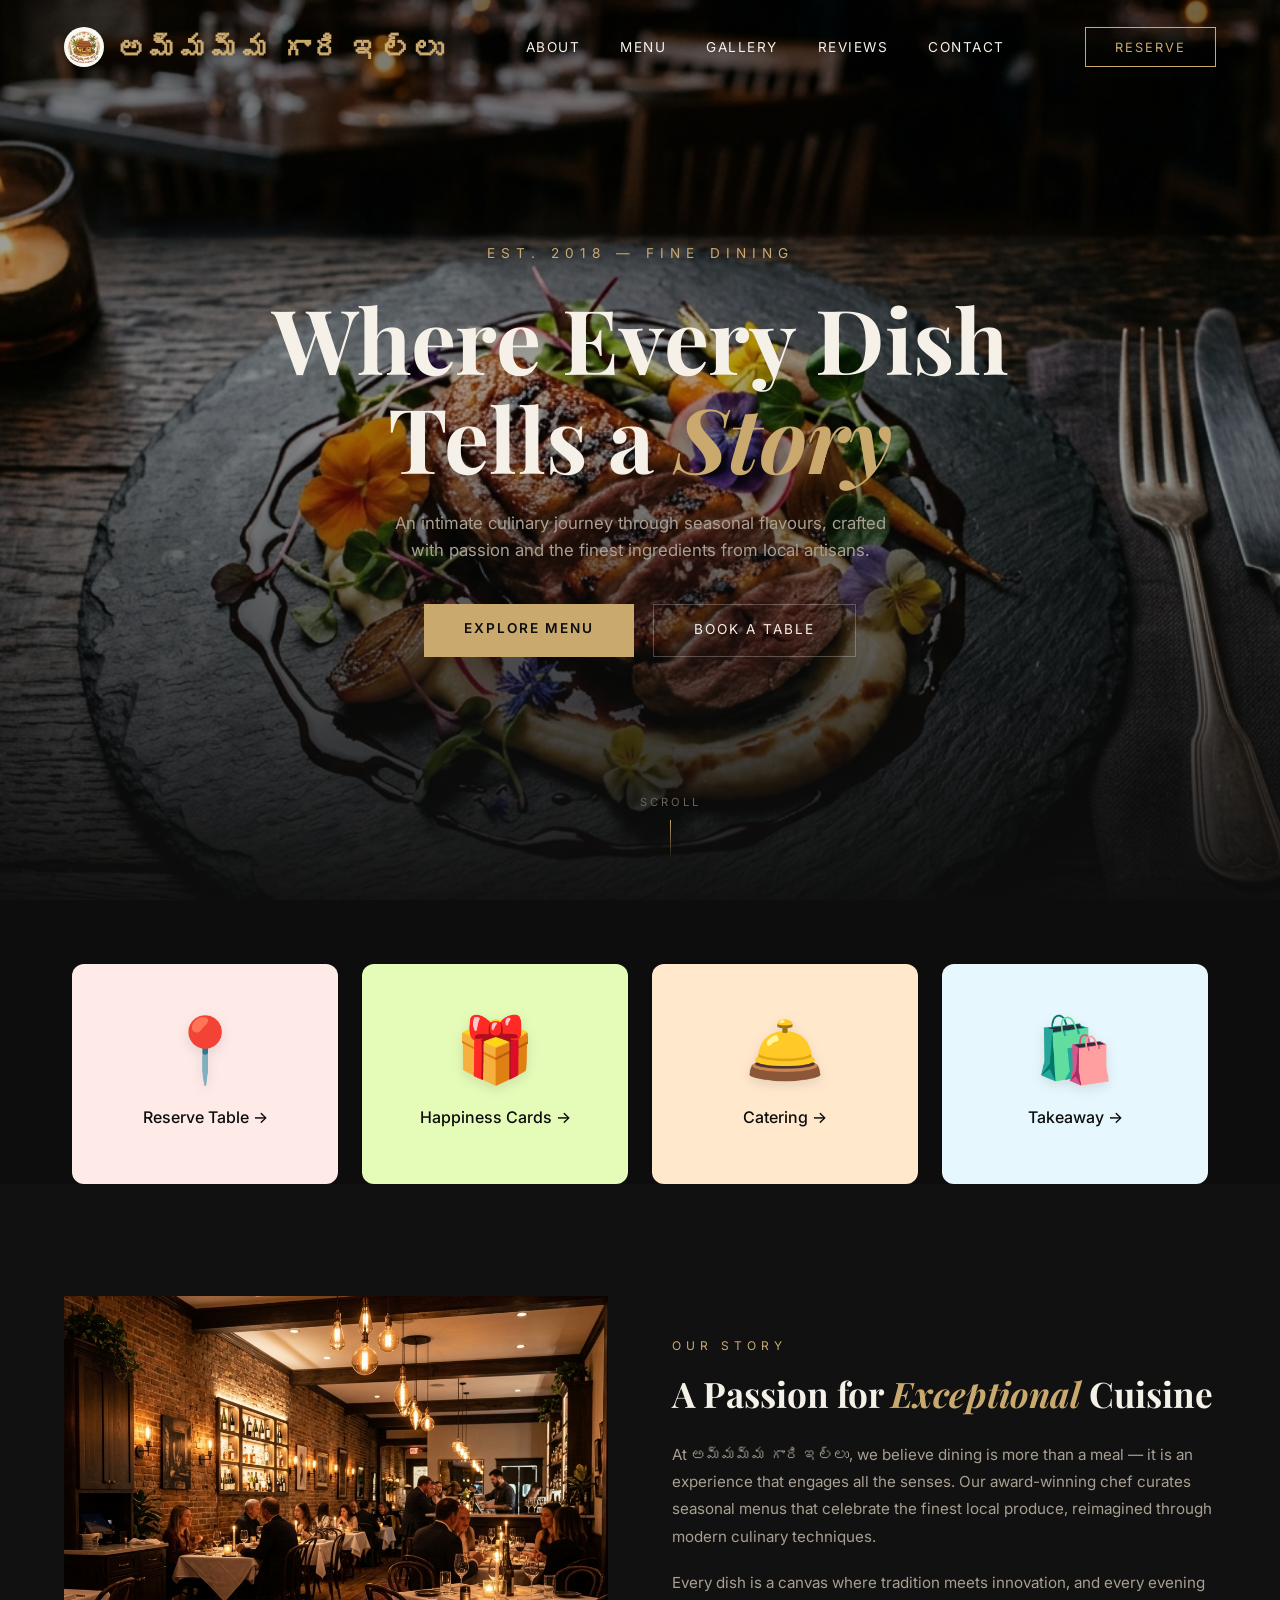
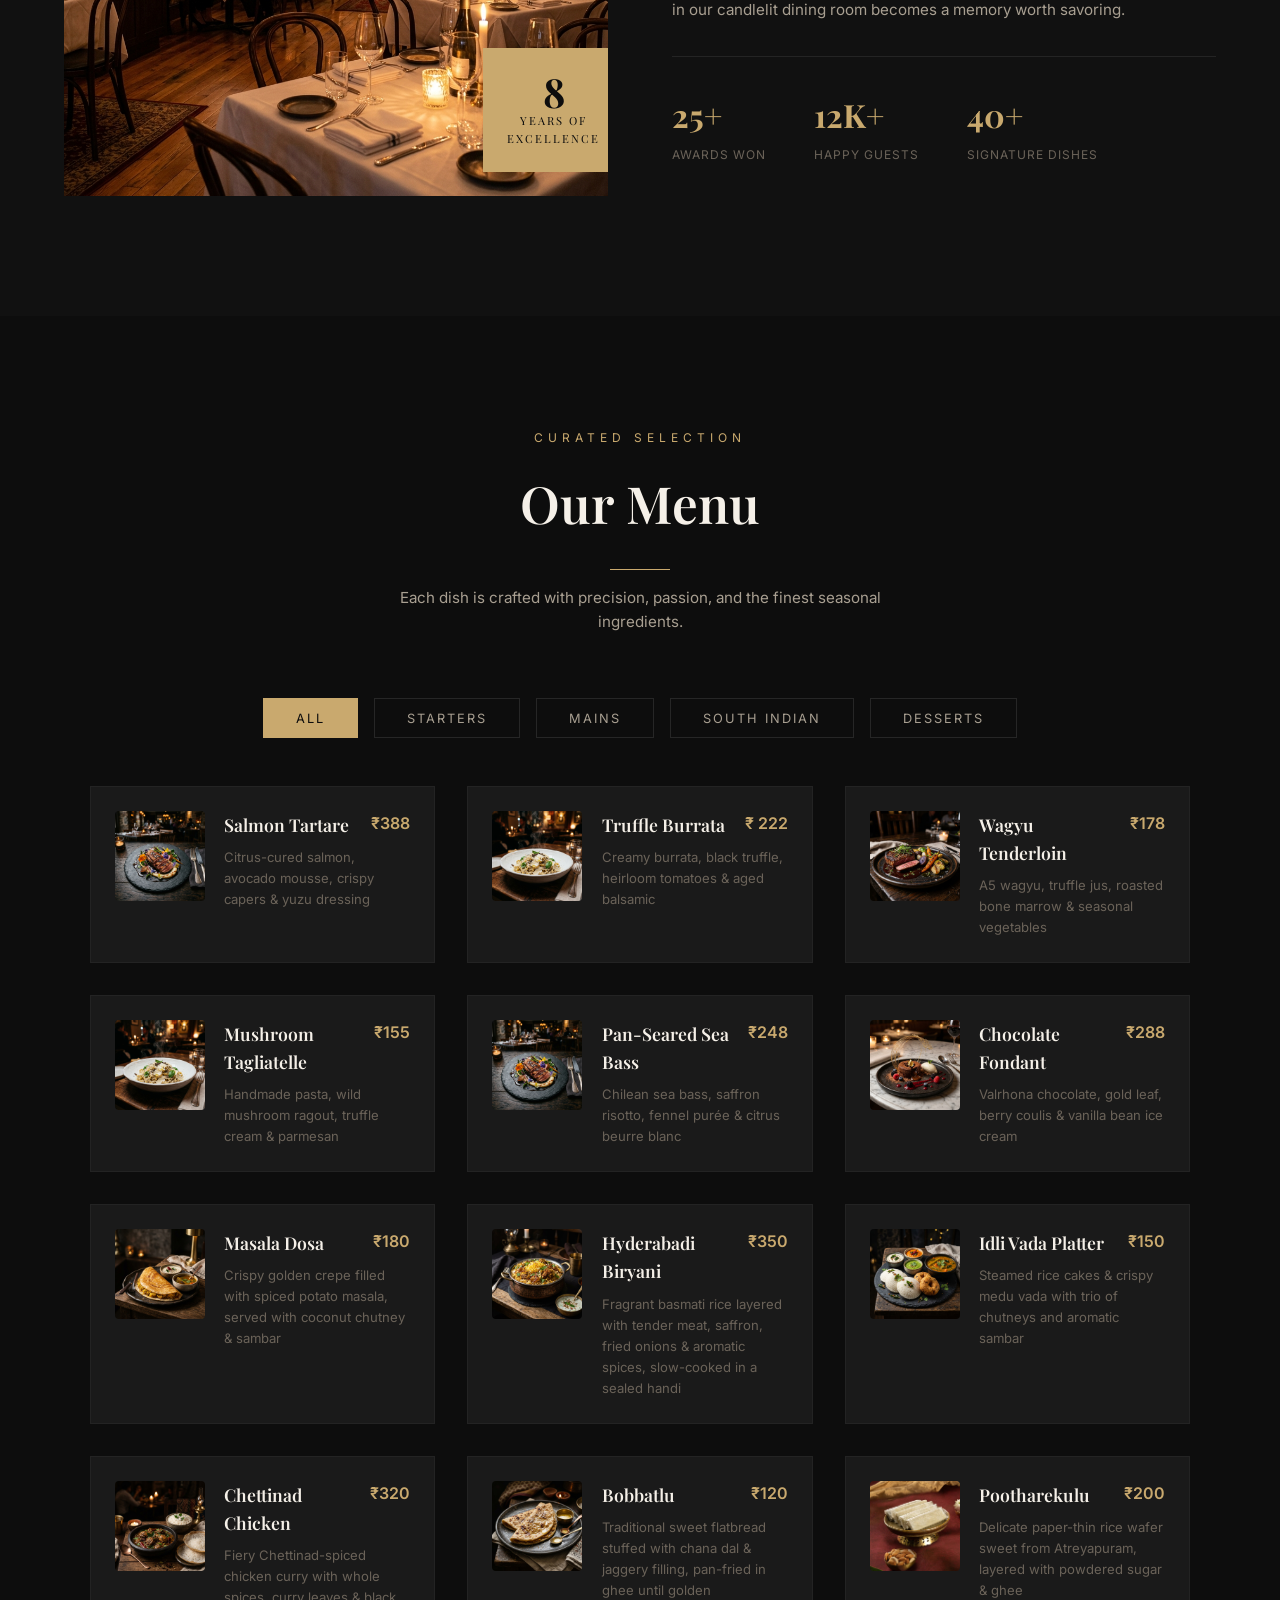
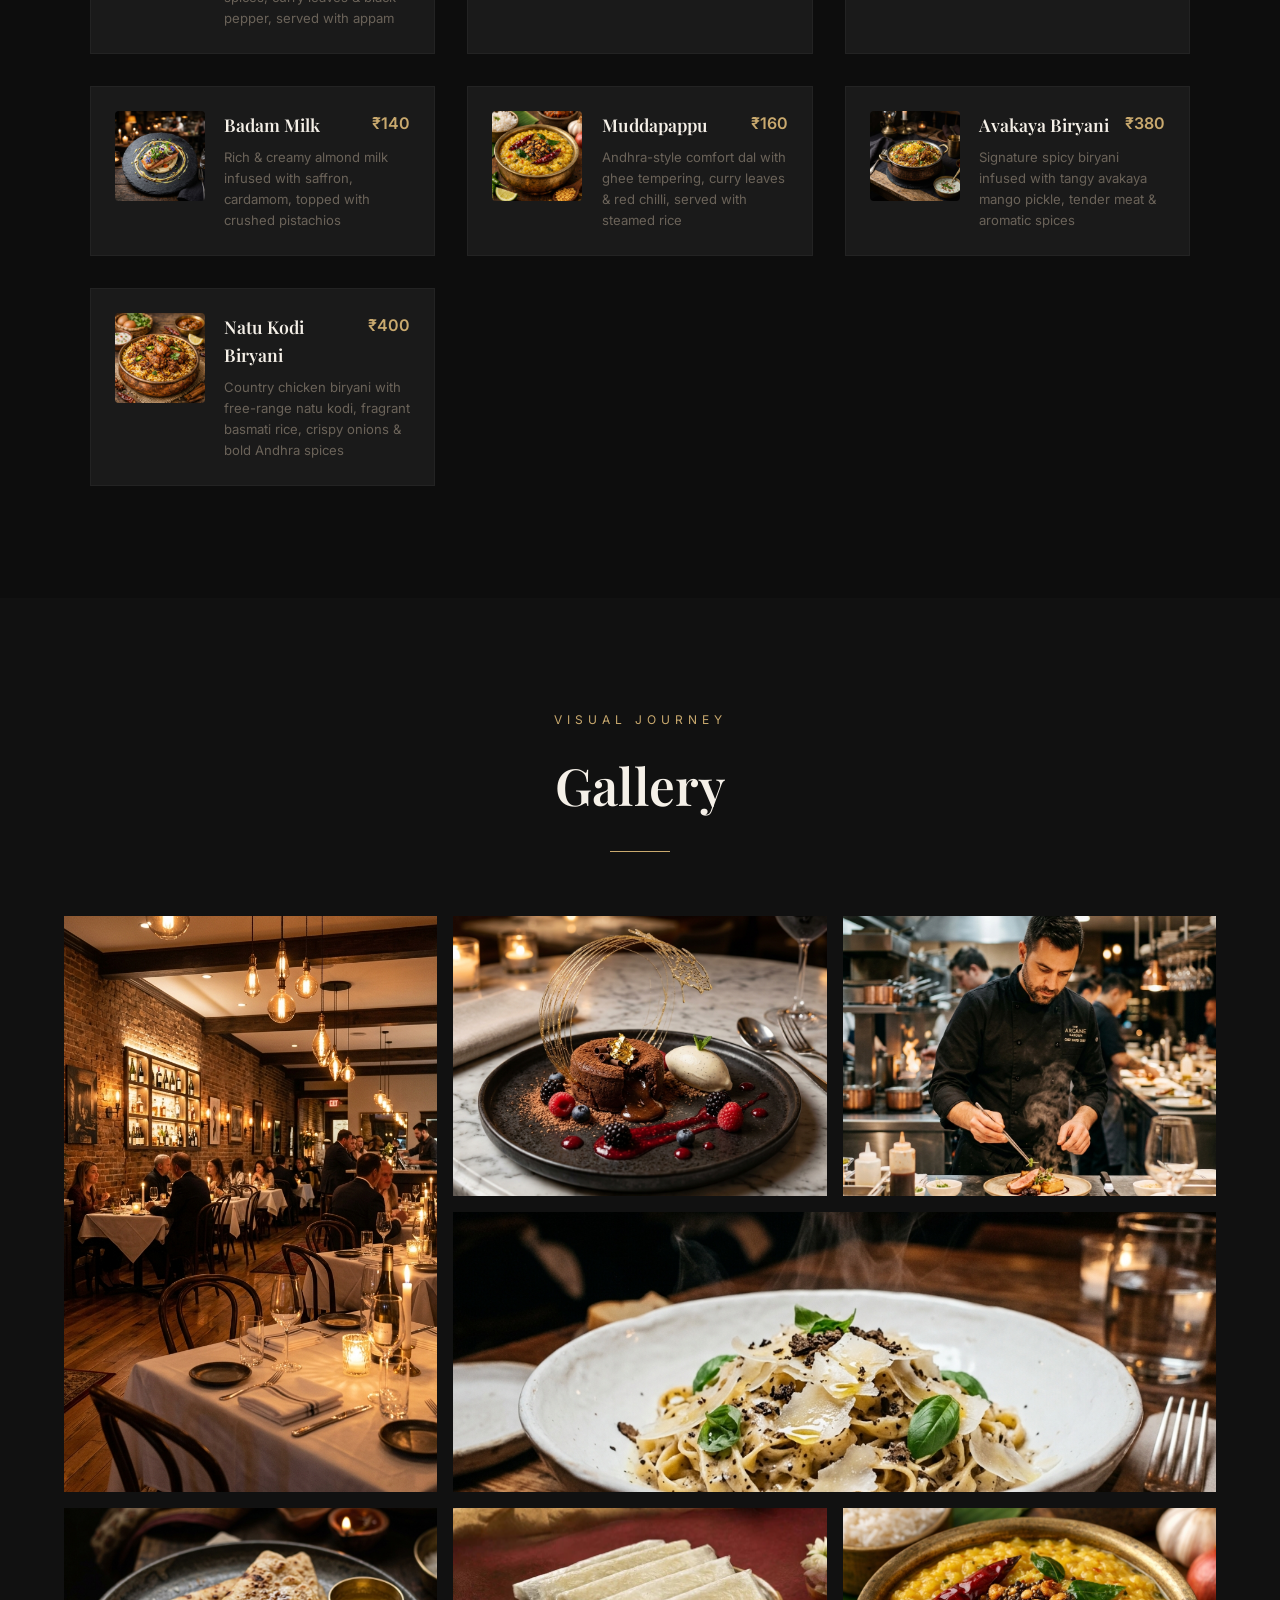
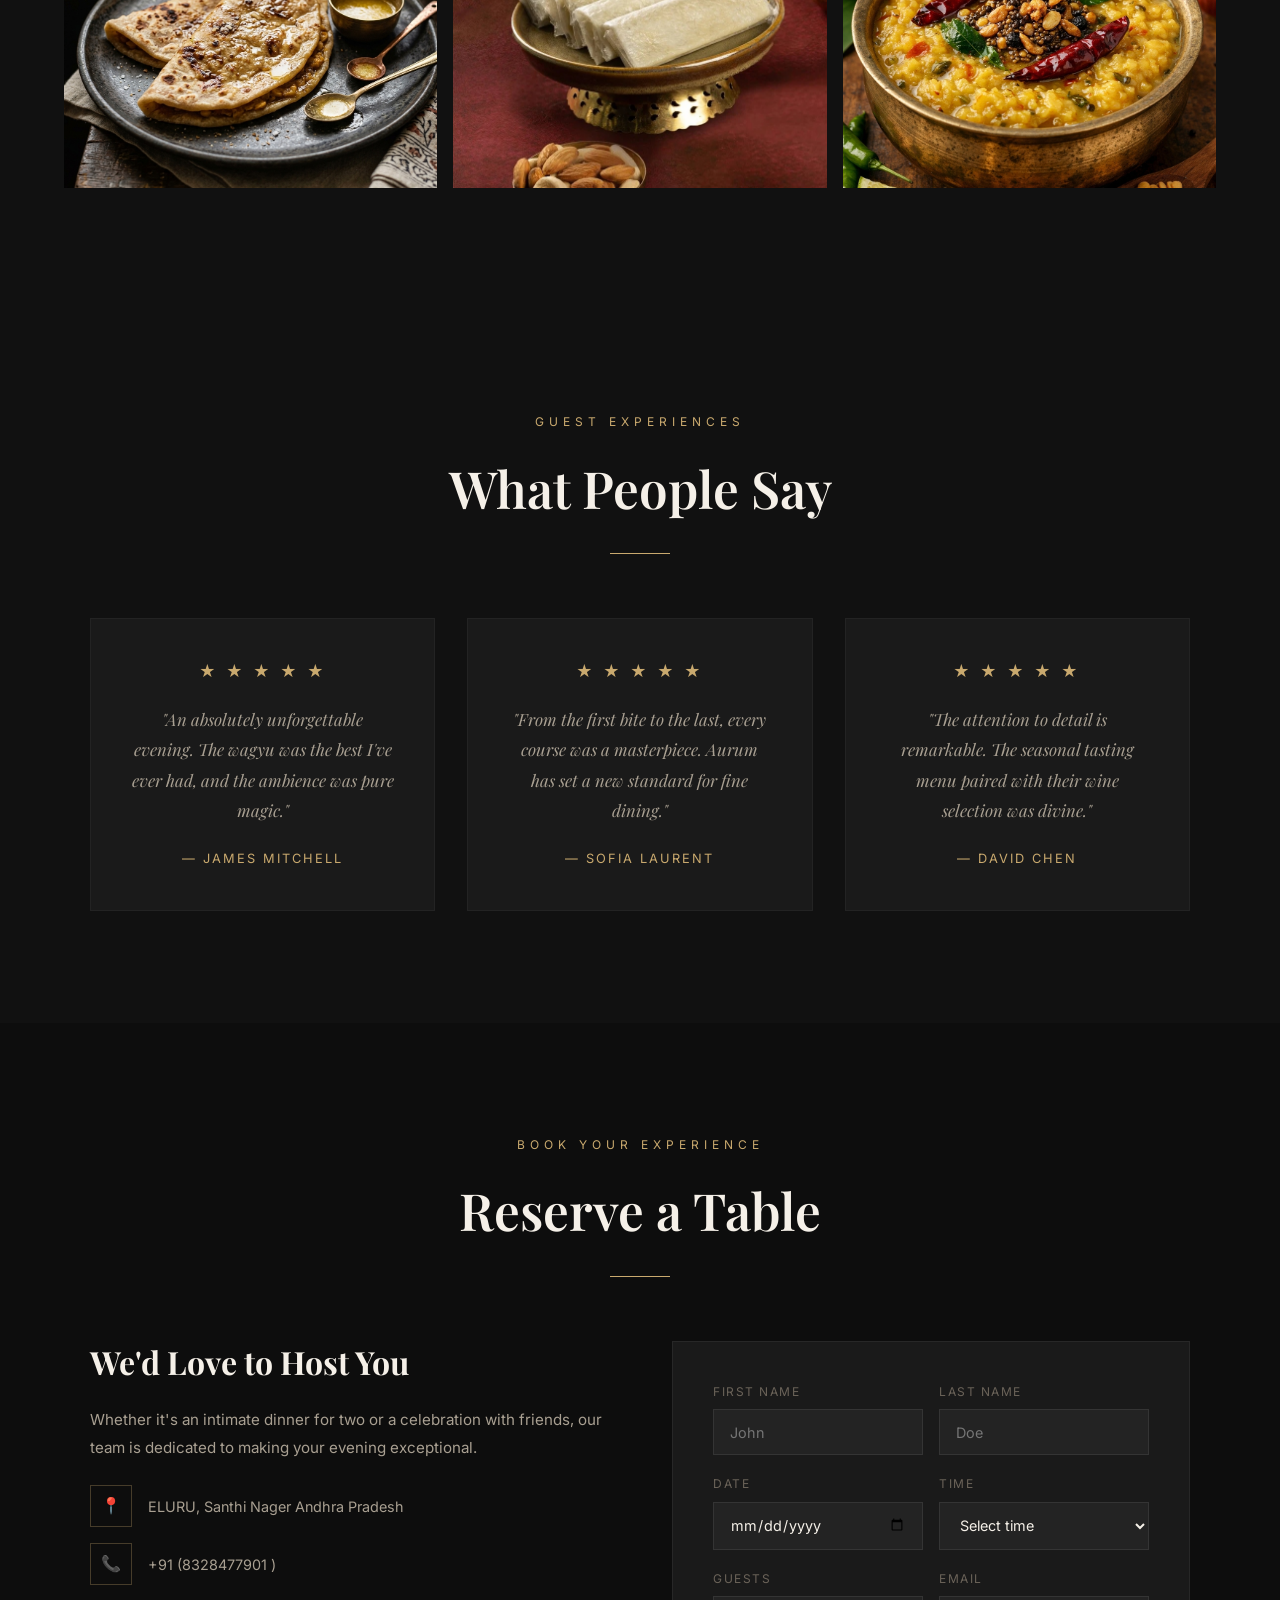
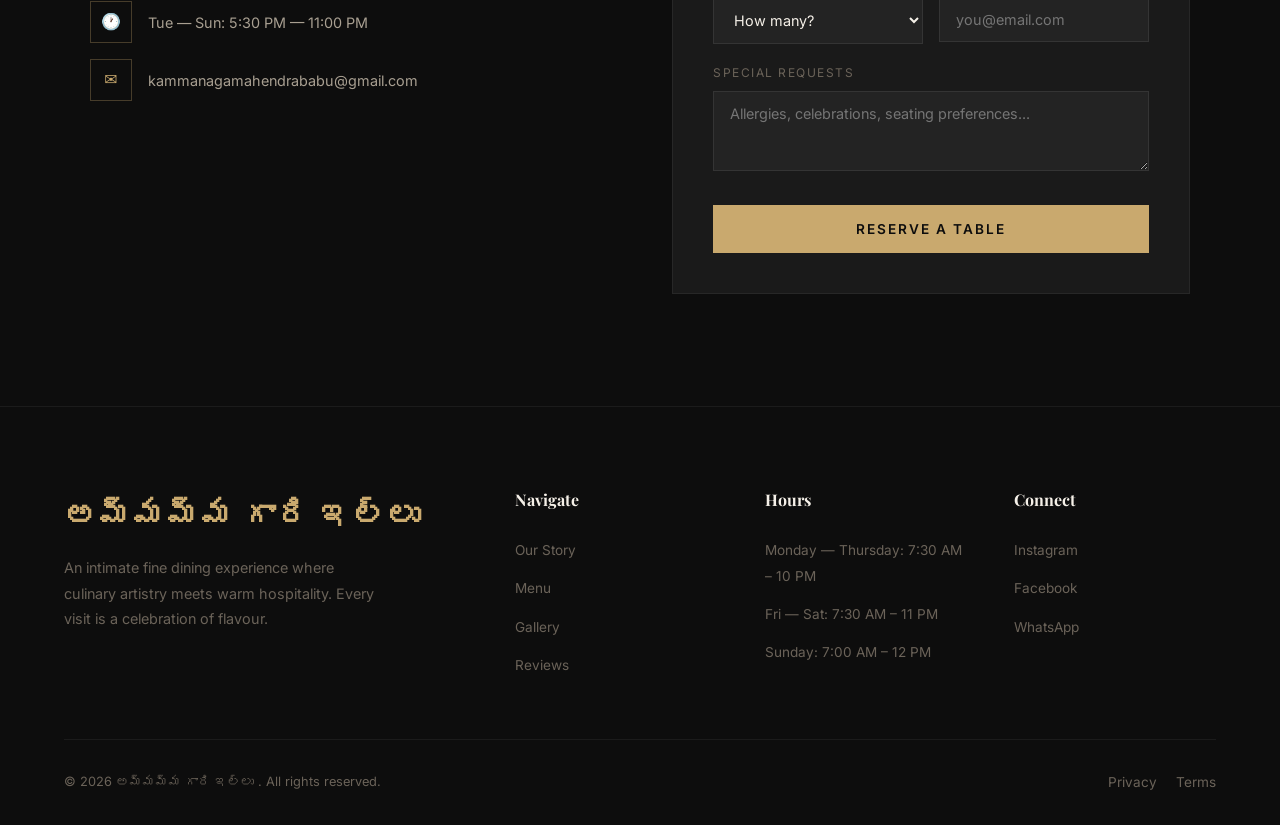
==== index.html @ f30fe740 "Add files via upload" ====
<!DOCTYPE html>
<html lang="en">

<head>
  <meta charset="UTF-8" />
  <meta name="viewport" content="width=device-width, initial-scale=1.0" />
  <title>అమ్మమ్మ గారి ఇల్లు — Fine Dining Restaurant</title>
  <meta name="description"
    content="Experience exquisite fine dining at అమ్మమ్మ గారి ఇల్లు. Award-winning cuisine crafted with passion, seasonal ingredients, and culinary artistry in an elegant atmosphere." />
  <link rel="stylesheet" href="style.css" />
</head>

<body>

  <!-- ─── NAVBAR ─── -->
  <nav class="navbar" id="navbar">
    <a href="#" class="nav-logo"><img src="logo.png" alt="Ammamma Gari Illu Logo" class="nav-logo-img" /> అమ్మమ్మ గారి ఇల్లు</a>
    <ul class="nav-links">
      <li><a href="#about">About</a></li>
      <li><a href="#menu">Menu</a></li>
      <li><a href="#gallery">Gallery</a></li>
      <li><a href="#reviews">Reviews</a></li>
      <li><a href="#reservation">Contact</a></li>
    </ul>
    <button class="nav-reserve-btn"
      onclick="document.getElementById('reservation').scrollIntoView({behavior:'smooth'})">Reserve</button>
    <button class="hamburger" id="hamburger" aria-label="Open menu">
      <span></span><span></span><span></span>
    </button>
  </nav>

  <!-- ─── MOBILE MENU ─── -->
  <div class="mobile-menu" id="mobileMenu">
    <button class="mobile-close" id="mobileClose" aria-label="Close menu">&times;</button>
    <a href="#about">About</a>
    <a href="#menu">Menu</a>
    <a href="#gallery">Gallery</a>
    <a href="#reviews">Reviews</a>
    <a href="#reservation">Reserve</a>
  </div>

  <!-- ─── HERO ─── -->
  <section class="hero" id="hero">
    <div class="hero-bg">
      <img src="hero-food.png" alt="Signature dish" />
    </div>
    <div class="hero-overlay"></div>
    <div class="hero-content">
      <p class="hero-subtitle">Est. 2018 — Fine Dining</p>
      <h1 class="hero-title">Where Every Dish Tells a <em>Story</em></h1>
      <p class="hero-desc">An intimate culinary journey through seasonal flavours, crafted with passion and the finest
        ingredients from local artisans.</p>
      <div class="hero-btns">
        <a href="#menu" class="btn-primary">Explore Menu</a>
        <a href="#reservation" class="btn-outline">Book a Table</a>
      </div>
    </div>
    <div class="scroll-indicator">
      <span>Scroll</span>
      <div class="scroll-line"></div>
    </div>
  </section>

  <!-- ─── QUICK LINKS ─── -->
  <section class="quick-links reveal">
    <a href="#reservation" class="quick-link-card ql-reserve">
      <div class="quick-link-icon">📍</div>
      <div class="quick-link-text">Reserve Table &rarr;</div>
    </a>
    <a href="#" class="quick-link-card ql-cards">
      <div class="quick-link-icon">🎁</div>
      <div class="quick-link-text">Happiness Cards &rarr;</div>
    </a>
    <a href="#" class="quick-link-card ql-catering">
      <div class="quick-link-icon">🛎️</div>
      <div class="quick-link-text">Catering &rarr;</div>
    </a>
    <a href="#" class="quick-link-card ql-takeaway">
      <div class="quick-link-icon">🛍️</div>
      <div class="quick-link-text">Takeaway &rarr;</div>
    </a>
  </section>

  <!-- ─── ABOUT ─── -->
  <section class="section about" id="about">
    <div class="about-grid">
      <div class="about-image reveal">
        <img src="interior.png" alt="Restaurant interior" />
        <div class="about-image-badge">
          <div class="number">8</div>
          <div class="label">Years of<br />Excellence</div>
        </div>
      </div>
      <div class="about-text reveal">
        <span class="section-tag">Our Story</span>
        <h3>A Passion for <em>Exceptional</em> Cuisine</h3>
        <p>At అమ్మమ్మ గారి ఇల్లు, we believe dining is more than a meal — it is an experience that engages all the
          senses. Our
          award-winning chef curates seasonal menus that celebrate the finest local produce, reimagined through modern
          culinary techniques.</p>
        <p>Every dish is a canvas where tradition meets innovation, and every evening in our candlelit dining room
          becomes a memory worth savoring.</p>
        <div class="about-stats">
          <div class="stat">
            <div class="stat-num" data-count="25" data-suffix="+">0</div>
            <div class="stat-label">Awards Won</div>
          </div>
          <div class="stat">
            <div class="stat-num" data-count="12" data-suffix="K+">0</div>
            <div class="stat-label">Happy Guests</div>
          </div>
          <div class="stat">
            <div class="stat-num" data-count="40" data-suffix="+">0</div>
            <div class="stat-label">Signature Dishes</div>
          </div>
        </div>
      </div>
    </div>
  </section>

  <!-- ─── MENU ─── -->
  <section class="section menu" id="menu">
    <div class="section-header reveal">
      <span class="section-tag">Curated Selection</span>
      <h2 class="section-title">Our Menu</h2>
      <div class="section-line"></div>
      <p class="section-desc">Each dish is crafted with precision, passion, and the finest seasonal ingredients.</p>
    </div>

    <div class="menu-tabs reveal">
      <button class="menu-tab active" data-category="all">All</button>
      <button class="menu-tab" data-category="starters">Starters</button>
      <button class="menu-tab" data-category="mains">Mains</button>
      <button class="menu-tab" data-category="south-indian">South Indian</button>
      <button class="menu-tab" data-category="desserts">Desserts</button>
    </div>

    <div class="menu-grid">
      <div class="menu-card reveal" data-category="starters">
        <img class="menu-card-img" src="hero-food.png" alt="Seared Salmon Tartare" />
        <div class="menu-card-info">
          <div class="menu-card-top">
            <span class="menu-card-name">Salmon Tartare</span>
            <span class="menu-card-price">₹388</span>
          </div>
          <p class="menu-card-desc">Citrus-cured salmon, avocado mousse, crispy capers & yuzu dressing</p>
        </div>
      </div>

      <div class="menu-card reveal" data-category="starters">
        <img class="menu-card-img" src="pasta.png" alt="Truffle Burrata" />
        <div class="menu-card-info">
          <div class="menu-card-top">
            <span class="menu-card-name">Truffle Burrata</span>
            <span class="menu-card-price">₹ 222</span>
          </div>
          <p class="menu-card-desc">Creamy burrata, black truffle, heirloom tomatoes & aged balsamic</p>
        </div>
      </div>

      <div class="menu-card reveal" data-category="mains">
        <img class="menu-card-img" src="steak.png" alt="Wagyu Tenderloin" />
        <div class="menu-card-info">
          <div class="menu-card-top">
            <span class="menu-card-name">Wagyu Tenderloin</span>
            <span class="menu-card-price">₹178</span>
          </div>
          <p class="menu-card-desc">A5 wagyu, truffle jus, roasted bone marrow & seasonal vegetables</p>
        </div>
      </div>

      <div class="menu-card reveal" data-category="mains">
        <img class="menu-card-img" src="pasta.png" alt="Wild Mushroom Tagliatelle" />
        <div class="menu-card-info">
          <div class="menu-card-top">
            <span class="menu-card-name">Mushroom Tagliatelle</span>
            <span class="menu-card-price">₹155</span>
          </div>
          <p class="menu-card-desc">Handmade pasta, wild mushroom ragout, truffle cream & parmesan</p>
        </div>
      </div>

      <div class="menu-card reveal" data-category="mains">
        <img class="menu-card-img" src="hero-food.png" alt="Pan-Seared Sea Bass" />
        <div class="menu-card-info">
          <div class="menu-card-top">
            <span class="menu-card-name">Pan-Seared Sea Bass</span>
            <span class="menu-card-price">₹248</span>
          </div>
          <p class="menu-card-desc">Chilean sea bass, saffron risotto, fennel purée & citrus beurre blanc</p>
        </div>
      </div>

      <div class="menu-card reveal" data-category="desserts">
        <img class="menu-card-img" src="dessert.png" alt="Chocolate Fondant" />
        <div class="menu-card-info">
          <div class="menu-card-top">
            <span class="menu-card-name">Chocolate Fondant</span>
            <span class="menu-card-price">₹288</span>
          </div>
          <p class="menu-card-desc">Valrhona chocolate, gold leaf, berry coulis & vanilla bean ice cream</p>
        </div>
      </div>

      <div class="menu-card reveal" data-category="south-indian">
        <img class="menu-card-img" src="dosa.png" alt="Masala Dosa" />
        <div class="menu-card-info">
          <div class="menu-card-top">
            <span class="menu-card-name">Masala Dosa</span>
            <span class="menu-card-price">₹180</span>
          </div>
          <p class="menu-card-desc">Crispy golden crepe filled with spiced potato masala, served with coconut chutney &
            sambar</p>
        </div>
      </div>

      <div class="menu-card reveal" data-category="south-indian">
        <img class="menu-card-img" src="biryani.png" alt="Hyderabadi Biryani" />
        <div class="menu-card-info">
          <div class="menu-card-top">
            <span class="menu-card-name">Hyderabadi Biryani</span>
            <span class="menu-card-price">₹350</span>
          </div>
          <p class="menu-card-desc">Fragrant basmati rice layered with tender meat, saffron, fried onions & aromatic
            spices, slow-cooked in a sealed handi</p>
        </div>
      </div>

      <div class="menu-card reveal" data-category="south-indian">
        <img class="menu-card-img" src="idli.png" alt="Idli Vada Platter" />
        <div class="menu-card-info">
          <div class="menu-card-top">
            <span class="menu-card-name">Idli Vada Platter</span>
            <span class="menu-card-price">₹150</span>
          </div>
          <p class="menu-card-desc">Steamed rice cakes & crispy medu vada with trio of chutneys and aromatic sambar</p>
        </div>
      </div>

      <div class="menu-card reveal" data-category="south-indian">
        <img class="menu-card-img" src="chettinad.png" alt="Chettinad Chicken" />
        <div class="menu-card-info">
          <div class="menu-card-top">
            <span class="menu-card-name">Chettinad Chicken</span>
            <span class="menu-card-price">₹320</span>
          </div>
          <p class="menu-card-desc">Fiery Chettinad-spiced chicken curry with whole spices, curry leaves & black pepper,
            served with appam</p>
        </div>
      </div>

      <div class="menu-card reveal" data-category="south-indian">
        <img class="menu-card-img" src="bobbatlu.png" alt="Bobbatlu" />
        <div class="menu-card-info">
          <div class="menu-card-top">
            <span class="menu-card-name">Bobbatlu</span>
            <span class="menu-card-price">₹120</span>
          </div>
          <p class="menu-card-desc">Traditional sweet flatbread stuffed with chana dal & jaggery filling, pan-fried in
            ghee until golden</p>
        </div>
      </div>

      <div class="menu-card reveal" data-category="south-indian">
        <img class="menu-card-img" src="pootharekulu.jpg" alt="Pootharekulu" />
        <div class="menu-card-info">
          <div class="menu-card-top">
            <span class="menu-card-name">Pootharekulu</span>
            <span class="menu-card-price">₹200</span>
          </div>
          <p class="menu-card-desc">Delicate paper-thin rice wafer sweet from Atreyapuram, layered with powdered sugar &
            ghee</p>
        </div>
      </div>

      <div class="menu-card reveal" data-category="south-indian">
        <img class="menu-card-img" src="badam-milk.png" alt="Badam Milk" />
        <div class="menu-card-info">
          <div class="menu-card-top">
            <span class="menu-card-name">Badam Milk</span>
            <span class="menu-card-price">₹140</span>
          </div>
          <p class="menu-card-desc">Rich & creamy almond milk infused with saffron, cardamom, topped with crushed
            pistachios</p>
        </div>
      </div>

      <div class="menu-card reveal" data-category="south-indian">
        <img class="menu-card-img" src="muddapappu.jpg" alt="Muddapappu" />
        <div class="menu-card-info">
          <div class="menu-card-top">
            <span class="menu-card-name">Muddapappu</span>
            <span class="menu-card-price">₹160</span>
          </div>
          <p class="menu-card-desc">Andhra-style comfort dal with ghee tempering, curry leaves & red chilli, served with
            steamed rice</p>
        </div>
      </div>

      <div class="menu-card reveal" data-category="south-indian">
        <img class="menu-card-img" src="avakaya-biryani.png" alt="Avakaya Biryani" />
        <div class="menu-card-info">
          <div class="menu-card-top">
            <span class="menu-card-name">Avakaya Biryani</span>
            <span class="menu-card-price">₹380</span>
          </div>
          <p class="menu-card-desc">Signature spicy biryani infused with tangy avakaya mango pickle, tender meat &
            aromatic spices</p>
        </div>
      </div>

      <div class="menu-card reveal" data-category="south-indian">
        <img class="menu-card-img" src="natu-kodi-biryani.jpg" alt="Natu Kodi Biryani" />
        <div class="menu-card-info">
          <div class="menu-card-top">
            <span class="menu-card-name">Natu Kodi Biryani</span>
            <span class="menu-card-price">₹400</span>
          </div>
          <p class="menu-card-desc">Country chicken biryani with free-range natu kodi, fragrant basmati rice, crispy
            onions & bold Andhra spices</p>
        </div>
      </div>
    </div>
  </section>

  <!-- ─── GALLERY ─── -->
  <section class="section gallery" id="gallery">
    <div class="section-header reveal">
      <span class="section-tag">Visual Journey</span>
      <h2 class="section-title">Gallery</h2>
      <div class="section-line"></div>
    </div>
    <div class="gallery-grid reveal">
      <div class="gallery-item"><img src="interior.png" alt="Dining area" /></div>
      <div class="gallery-item"><img src="dessert.png" alt="Dessert plating" /></div>
      <div class="gallery-item"><img src="chef.png" alt="Chef at work" /></div>
      <div class="gallery-item"><img src="pasta.png" alt="Pasta dish" /></div>
      <div class="gallery-item"><img src="gallery-pootharekulu.jpg" alt="Pootharekulu" /></div>
      <div class="gallery-item"><img src="gallery-bobbatlu.jpg" alt="Bobbatlu" /></div>
      <div class="gallery-item"><img src="gallery-muddapappu.jpg" alt="Muddapappu Dal" /></div>
    </div>
  </section>

  <!-- ─── TESTIMONIALS ─── -->
  <section class="section testimonials" id="reviews">
    <div class="section-header reveal">
      <span class="section-tag">Guest Experiences</span>
      <h2 class="section-title">What People Say</h2>
      <div class="section-line"></div>
    </div>
    <div class="testimonials-track reveal">
      <div class="testimonial-card">
        <div class="testimonial-stars">★ ★ ★ ★ ★</div>
        <p class="testimonial-text">"An absolutely unforgettable evening. The wagyu was the best I've ever had, and the
          ambience was pure magic."</p>
        <p class="testimonial-author">— James Mitchell</p>
      </div>
      <div class="testimonial-card">
        <div class="testimonial-stars">★ ★ ★ ★ ★</div>
        <p class="testimonial-text">"From the first bite to the last, every course was a masterpiece. Aurum has set a
          new standard for fine dining."</p>
        <p class="testimonial-author">— Sofia Laurent</p>
      </div>
      <div class="testimonial-card">
        <div class="testimonial-stars">★ ★ ★ ★ ★</div>
        <p class="testimonial-text">"The attention to detail is remarkable. The seasonal tasting menu paired with their
          wine selection was divine."</p>
        <p class="testimonial-author">— David Chen</p>
      </div>
    </div>
  </section>

  <!-- ─── RESERVATION ─── -->
  <section class="section reservation" id="reservation">
    <div class="section-header reveal">
      <span class="section-tag">Book Your Experience</span>
      <h2 class="section-title">Reserve a Table</h2>
      <div class="section-line"></div>
    </div>
    <div class="reservation-wrapper">
      <div class="reservation-info reveal">
        <h3>We'd Love to Host You</h3>
        <p>Whether it's an intimate dinner for two or a celebration with friends, our team is dedicated to making your
          evening exceptional.</p>
        <div class="info-item">
          <div class="info-icon">📍</div>
          <span>ELURU, Santhi Nager Andhra Pradesh</span>
        </div>
        <div class="info-item">
          <div class="info-icon">📞</div>
          <span>+91 (8328477901 )</span>
        </div>
        <div class="info-item">
          <div class="info-icon">🕐</div>
          <span>Tue — Sun: 5:30 PM — 11:00 PM</span>
        </div>
        <div class="info-item">
          <div class="info-icon">✉️</div>
          <span>kammanagamahendrababu@gmail.com</span>
        </div>
      </div>
      <form class="reservation-form reveal" id="reservationForm">
        <div class="form-row">
          <div class="form-group">
            <label for="fname">First Name</label>
            <input type="text" id="fname" placeholder="John" required />
          </div>
          <div class="form-group">
            <label for="lname">Last Name</label>
            <input type="text" id="lname" placeholder="Doe" required />
          </div>
        </div>
        <div class="form-row">
          <div class="form-group">
            <label for="date">Date</label>
            <input type="date" id="date" required />
          </div>
          <div class="form-group">
            <label for="time">Time</label>
            <select id="time" required>
              <option value="">Select time</option>
              <option>5:30 PM</option>
              <option>6:00 PM</option>
              <option>6:30 PM</option>
              <option>7:00 PM</option>
              <option>7:30 PM</option>
              <option>8:00 PM</option>
              <option>8:30 PM</option>
              <option>9:00 PM</option>
              <option>9:30 PM</option>
            </select>
          </div>
        </div>
        <div class="form-row">
          <div class="form-group">
            <label for="guests">Guests</label>
            <select id="guests" required>
              <option value="">How many?</option>
              <option>1 Guest</option>
              <option>2 Guests</option>
              <option>3 Guests</option>
              <option>4 Guests</option>
              <option>5 Guests</option>
              <option>6+ Guests</option>
            </select>
          </div>
          <div class="form-group">
            <label for="email">Email</label>
            <input type="email" id="email" placeholder="you@email.com" required />
          </div>
        </div>
        <div class="form-group">
          <label for="notes">Special Requests</label>
          <textarea id="notes" placeholder="Allergies, celebrations, seating preferences..."></textarea>
        </div>
        <button type="submit" class="form-submit">Reserve a Table</button>
      </form>
    </div>
  </section>

  <!-- ─── FOOTER ─── -->
  <footer class="footer">
    <div class="footer-grid">
      <div class="footer-brand">
        <a href="#" class="nav-logo">అమ్మమ్మ గారి ఇల్లు</a>
        <p>An intimate fine dining experience where culinary artistry meets warm hospitality. Every visit is a
          celebration of flavour.</p>
      </div>
      <div class="footer-col">
        <h4>Navigate</h4>
        <ul>
          <li><a href="#about">Our Story</a></li>
          <li><a href="#menu">Menu</a></li>
          <li><a href="#gallery">Gallery</a></li>
          <li><a href="#reviews">Reviews</a></li>
        </ul>
      </div>
      <div class="footer-col">
        <h4>Hours</h4>
        <ul>
          <li><a href="#">Monday — Thursday: 7:30 AM – 10 PM</a></li>
          <li><a href="#">Fri — Sat: 7:30 AM – 11 PM</a></li>
          <li><a href="#">Sunday: 7:00 AM – 12 PM</a></li>
        </ul>
      </div>
      <div class="footer-col">
        <h4>Connect</h4>
        <ul>
          <li><a href="https://www.instagram.com/mahendrachowdary_kamma/" target="_blank"
              rel="noopener noreferrer">Instagram</a></li>
          <li><a href="#">Facebook</a></li>
          <li><a href="https://wa.me/918328477901" target="_blank" rel="noopener noreferrer">WhatsApp</a></li>

        </ul>
      </div>
    </div>
    <div class="footer-bottom">
      <span>&copy; 2026 అమ్మమ్మ గారి ఇల్లు . All rights reserved.</span>
      <div class="social-links">
        <a href="#">Privacy</a>
        <a href="#">Terms</a>
      </div>
    </div>
  </footer>
  <script src="script.js"></script>
</body>

</html>
---- style.css ----
@import url('https://fonts.googleapis.com/css2?family=Playfair+Display:ital,wght@0,400;0,600;0,700;1,400&family=Inter:wght@300;400;500;600&display=swap');

*, *::before, *::after { margin: 0; padding: 0; box-sizing: border-box; }

:root {
  --gold: #c9a96e;
  --gold-light: #e4c98a;
  --bg-dark: #0d0d0d;
  --bg-section: #111111;
  --bg-card: #1a1a1a;
  --text-primary: #f5f0e8;
  --text-secondary: #a89f91;
  --text-muted: #6b6359;
  --accent: #c9a96e;
  --font-display: 'Playfair Display', Georgia, serif;
  --font-body: 'Inter', system-ui, sans-serif;
}

html { scroll-behavior: smooth; }

body {
  font-family: var(--font-body);
  background: var(--bg-dark);
  color: var(--text-primary);
  overflow-x: hidden;
  line-height: 1.6;
}

/* ─── SCROLLBAR ─── */
::-webkit-scrollbar { width: 6px; }
::-webkit-scrollbar-track { background: var(--bg-dark); }
::-webkit-scrollbar-thumb { background: var(--gold); border-radius: 3px; }

/* ─── NAVBAR ─── */
.navbar {
  position: fixed; top: 0; left: 0; width: 100%; z-index: 1000;
  padding: 1.5rem 4rem;
  display: flex; justify-content: space-between; align-items: center;
  transition: all .4s ease;
  background: transparent;
}
.navbar.scrolled {
  background: rgba(13,13,13,.92);
  backdrop-filter: blur(20px);
  padding: 1rem 4rem;
  box-shadow: 0 2px 30px rgba(0,0,0,.5);
}
.nav-logo {
  font-family: var(--font-display);
  font-size: 1.8rem; font-weight: 700; color: var(--gold);
  text-decoration: none; letter-spacing: 2px;
  display: flex; align-items: center; gap: 0.8rem;
}
.nav-logo-img {
  width: 40px; height: 40px; border-radius: 50%;
  object-fit: cover;
}
.nav-links { display: flex; gap: 2.5rem; list-style: none; }
.nav-links a {
  color: var(--text-primary); text-decoration: none;
  font-size: .85rem; font-weight: 400; letter-spacing: 1.5px;
  text-transform: uppercase; position: relative; padding-bottom: 4px;
  transition: color .3s;
}
.nav-links a::after {
  content: ''; position: absolute; bottom: 0; left: 0;
  width: 0; height: 1px; background: var(--gold);
  transition: width .3s ease;
}
.nav-links a:hover { color: var(--gold); }
.nav-links a:hover::after { width: 100%; }
.nav-reserve-btn {
  background: transparent; border: 1px solid var(--gold);
  color: var(--gold); padding: .7rem 1.8rem; font-size: .8rem;
  letter-spacing: 2px; text-transform: uppercase; cursor: pointer;
  font-family: var(--font-body); transition: all .3s;
}
.nav-reserve-btn:hover {
  background: var(--gold); color: var(--bg-dark);
}
.hamburger {
  display: none; flex-direction: column; gap: 5px;
  cursor: pointer; background: none; border: none; padding: 5px;
}
.hamburger span {
  width: 25px; height: 2px; background: var(--text-primary);
  transition: all .3s;
}

/* ─── HERO ─── */
.hero {
  position: relative; height: 100vh; display: flex;
  align-items: center; justify-content: center;
  overflow: hidden;
}
.hero-bg {
  position: absolute; inset: 0; z-index: 0;
}
.hero-bg img {
  width: 100%; height: 100%; object-fit: cover;
  transform: scale(1.1);
  transition: transform 8s ease;
}
.hero-overlay {
  position: absolute; inset: 0;
  background: linear-gradient(180deg, rgba(0,0,0,.55) 0%, rgba(0,0,0,.3) 40%, rgba(13,13,13,.95) 100%);
  z-index: 1;
}
.hero-content {
  position: relative; z-index: 2; text-align: center;
  max-width: 800px; padding: 0 2rem;
}
.hero-subtitle {
  font-size: .85rem; letter-spacing: 6px; text-transform: uppercase;
  color: var(--gold); margin-bottom: 1.5rem; font-weight: 400;
  opacity: 0; transform: translateY(30px);
  animation: fadeUp .8s ease .3s forwards;
}
.hero-title {
  font-family: var(--font-display);
  font-size: clamp(3rem, 7vw, 6rem);
  font-weight: 700; line-height: 1.1;
  margin-bottom: 1.5rem;
  opacity: 0; transform: translateY(30px);
  animation: fadeUp .8s ease .5s forwards;
}
.hero-title em {
  color: var(--gold); font-style: italic;
}
.hero-desc {
  font-size: 1.05rem; color: var(--text-secondary);
  max-width: 520px; margin: 0 auto 2.5rem;
  opacity: 0; transform: translateY(30px);
  animation: fadeUp .8s ease .7s forwards;
}
.hero-btns {
  display: flex; gap: 1.2rem; justify-content: center;
  opacity: 0; transform: translateY(30px);
  animation: fadeUp .8s ease .9s forwards;
}
.btn-primary {
  padding: .9rem 2.5rem; background: var(--gold);
  color: var(--bg-dark); border: none; font-size: .85rem;
  letter-spacing: 2px; text-transform: uppercase; cursor: pointer;
  font-family: var(--font-body); font-weight: 600; transition: all .3s;
  text-decoration: none;
}
.btn-primary:hover { background: var(--gold-light); transform: translateY(-2px); box-shadow: 0 10px 30px rgba(201,169,110,.25); }
.btn-outline {
  padding: .9rem 2.5rem; background: transparent;
  border: 1px solid rgba(255,255,255,.25); color: var(--text-primary);
  font-size: .85rem; letter-spacing: 2px; text-transform: uppercase;
  cursor: pointer; font-family: var(--font-body); transition: all .3s;
  text-decoration: none;
}
.btn-outline:hover { border-color: var(--gold); color: var(--gold); }
.scroll-indicator {
  position: absolute; bottom: 2.5rem; left: 50%;
  transform: translateX(-50%); z-index: 2;
  display: flex; flex-direction: column; align-items: center; gap: .5rem;
  animation: fadeUp .8s ease 1.2s forwards; opacity: 0;
}
.scroll-indicator span {
  font-size: .7rem; letter-spacing: 3px; text-transform: uppercase;
  color: var(--text-muted);
}
.scroll-line {
  width: 1px; height: 40px; background: linear-gradient(180deg, var(--gold), transparent);
  animation: scrollPulse 2s ease infinite;
}

/* ─── SECTION BASICS ─── */
.section { padding: 7rem 4rem; }
.section-header { text-align: center; margin-bottom: 4rem; }
.section-tag {
  font-size: .75rem; letter-spacing: 5px; text-transform: uppercase;
  color: var(--gold); margin-bottom: 1rem; display: block;
}
.section-title {
  font-family: var(--font-display);
  font-size: clamp(2rem, 4vw, 3.2rem);
  font-weight: 600; margin-bottom: 1rem;
}
.section-line {
  width: 60px; height: 1px; background: var(--gold);
  margin: 1.5rem auto 0;
}
.section-desc {
  color: var(--text-secondary); max-width: 550px;
  margin: 1rem auto 0; font-size: .95rem;
}

/* ─── QUICK LINKS ─── */
.quick-links {
  display: grid;
  grid-template-columns: repeat(4, 1fr);
  gap: 1.5rem;
  max-width: 1200px;
  margin: 0 auto;
  padding: 4rem 2rem 0;
}
.quick-link-card {
  border-radius: 12px;
  padding: 2.5rem 1.5rem;
  text-align: center;
  display: flex;
  flex-direction: column;
  align-items: center;
  justify-content: center;
  text-decoration: none;
  color: var(--bg-dark);
  transition: transform 0.3s ease;
  min-height: 220px;
}
.quick-link-card:hover {
  transform: translateY(-5px);
}
.ql-reserve { background-color: #feebe8; }
.ql-cards { background-color: #e5fbb8; }
.ql-catering { background-color: #ffe8cc; }
.ql-takeaway { background-color: #e6f8fd; }

.quick-link-icon {
  font-size: 4rem;
  margin-bottom: 1.5rem;
  line-height: 1;
  filter: drop-shadow(0 4px 6px rgba(0,0,0,0.1));
}
.quick-link-text {
  font-family: var(--font-body);
  font-size: 1rem;
  font-weight: 500;
  display: flex;
  align-items: center;
  gap: 0.5rem;
}

/* ─── ABOUT ─── */
.about { background: var(--bg-section); }
.about-grid {
  display: grid; grid-template-columns: 1fr 1fr;
  gap: 4rem; align-items: center; max-width: 1200px; margin: 0 auto;
}
.about-image { position: relative; overflow: hidden; }
.about-image img {
  width: 100%; height: 500px; object-fit: cover;
  transition: transform .6s ease;
}
.about-image:hover img { transform: scale(1.05); }
.about-image-badge {
  position: absolute; bottom: 2rem; right: -1rem;
  background: var(--gold); color: var(--bg-dark);
  padding: 1.5rem; text-align: center;
  font-family: var(--font-display);
}
.about-image-badge .number { font-size: 2.5rem; font-weight: 700; line-height: 1; }
.about-image-badge .label { font-size: .7rem; letter-spacing: 2px; text-transform: uppercase; }
.about-text h3 {
  font-family: var(--font-display);
  font-size: 2.2rem; margin-bottom: 1.5rem;
  line-height: 1.3;
}
.about-text h3 em { color: var(--gold); font-style: italic; }
.about-text p {
  color: var(--text-secondary); margin-bottom: 1.2rem;
  font-size: .95rem; line-height: 1.8;
}
.about-stats {
  display: flex; gap: 3rem; margin-top: 2rem;
  padding-top: 2rem; border-top: 1px solid rgba(255,255,255,.08);
}
.stat .stat-num {
  font-family: var(--font-display); font-size: 2rem;
  color: var(--gold); font-weight: 700;
}
.stat .stat-label {
  font-size: .75rem; color: var(--text-muted);
  letter-spacing: 1px; text-transform: uppercase; margin-top: .3rem;
}

/* ─── MENU ─── */
.menu { background: var(--bg-dark); }
.menu-tabs {
  display: flex; justify-content: center; gap: 1rem;
  margin-bottom: 3rem; flex-wrap: wrap;
}
.menu-tab {
  padding: .7rem 2rem; background: transparent;
  border: 1px solid rgba(255,255,255,.1); color: var(--text-secondary);
  font-size: .8rem; letter-spacing: 2px; text-transform: uppercase;
  cursor: pointer; font-family: var(--font-body); transition: all .3s;
}
.menu-tab.active, .menu-tab:hover {
  background: var(--gold); color: var(--bg-dark); border-color: var(--gold);
}
.menu-grid {
  display: grid; grid-template-columns: repeat(auto-fit, minmax(320px, 1fr));
  gap: 2rem; max-width: 1100px; margin: 0 auto;
}
.menu-card {
  display: flex; gap: 1.2rem; padding: 1.5rem;
  background: var(--bg-card); border: 1px solid rgba(255,255,255,.04);
  transition: all .3s; cursor: default;
}
.menu-card:hover {
  border-color: rgba(201,169,110,.2);
  transform: translateY(-3px);
  box-shadow: 0 10px 40px rgba(0,0,0,.3);
}
.menu-card-img {
  width: 90px; height: 90px; border-radius: 4px;
  object-fit: cover; flex-shrink: 0;
}
.menu-card-info { flex: 1; }
.menu-card-top {
  display: flex; justify-content: space-between;
  align-items: flex-start; margin-bottom: .5rem;
}
.menu-card-name {
  font-family: var(--font-display); font-size: 1.1rem; font-weight: 600;
}
.menu-card-price {
  color: var(--gold); font-weight: 600; font-size: 1rem;
  white-space: nowrap; margin-left: 1rem;
}
.menu-card-desc {
  font-size: .82rem; color: var(--text-muted); line-height: 1.6;
}

/* ─── GALLERY ─── */
.gallery { background: var(--bg-section); }
.gallery-grid {
  display: grid;
  grid-template-columns: repeat(3, 1fr);
  grid-auto-rows: 280px;
  gap: 1rem; max-width: 1200px; margin: 0 auto;
}
.gallery-item {
  position: relative; overflow: hidden; cursor: pointer;
}
.gallery-item:nth-child(1) { grid-row: span 2; }
.gallery-item:nth-child(4) { grid-column: span 2; }
.gallery-item img {
  width: 100%; height: 100%; object-fit: cover;
  transition: transform .6s ease;
}
.gallery-item:hover img { transform: scale(1.08); }
.gallery-item::after {
  content: ''; position: absolute; inset: 0;
  background: linear-gradient(180deg, transparent 50%, rgba(0,0,0,.6));
  opacity: 0; transition: opacity .3s;
}
.gallery-item:hover::after { opacity: 1; }

/* ─── RESERVATION ─── */
.reservation { background: var(--bg-dark); position: relative; }
.reservation-wrapper {
  display: grid; grid-template-columns: 1fr 1fr;
  gap: 4rem; max-width: 1100px; margin: 0 auto;
  align-items: start;
}
.reservation-info h3 {
  font-family: var(--font-display); font-size: 2rem;
  margin-bottom: 1.5rem; line-height: 1.3;
}
.reservation-info p {
  color: var(--text-secondary); margin-bottom: 1.5rem;
  font-size: .95rem; line-height: 1.8;
}
.info-item {
  display: flex; align-items: center; gap: 1rem;
  margin-bottom: 1rem; color: var(--text-secondary);
  font-size: .9rem;
}
.info-icon {
  width: 42px; height: 42px; border: 1px solid rgba(201,169,110,.3);
  display: flex; align-items: center; justify-content: center;
  color: var(--gold); font-size: 1rem; flex-shrink: 0;
}
.reservation-form {
  background: var(--bg-card); padding: 2.5rem;
  border: 1px solid rgba(255,255,255,.06);
}
.form-row { display: grid; grid-template-columns: 1fr 1fr; gap: 1rem; }
.form-group { margin-bottom: 1.2rem; }
.form-group label {
  display: block; font-size: .75rem; letter-spacing: 1.5px;
  text-transform: uppercase; color: var(--text-muted);
  margin-bottom: .5rem;
}
.form-group input, .form-group select, .form-group textarea {
  width: 100%; padding: .85rem 1rem;
  background: rgba(255,255,255,.04); border: 1px solid rgba(255,255,255,.08);
  color: var(--text-primary); font-family: var(--font-body);
  font-size: .9rem; transition: border-color .3s; outline: none;
}
.form-group input:focus, .form-group select:focus, .form-group textarea:focus {
  border-color: var(--gold);
}
.form-group textarea { resize: vertical; min-height: 80px; }
.form-group select option { background: var(--bg-card); }
.form-submit {
  width: 100%; padding: 1rem; background: var(--gold);
  color: var(--bg-dark); border: none; font-size: .85rem;
  letter-spacing: 2px; text-transform: uppercase;
  cursor: pointer; font-family: var(--font-body);
  font-weight: 600; transition: all .3s; margin-top: .5rem;
}
.form-submit:hover { background: var(--gold-light); }

/* ─── TESTIMONIALS ─── */
.testimonials { background: var(--bg-section); }
.testimonials-track {
  display: flex; gap: 2rem; max-width: 1100px;
  margin: 0 auto; overflow: hidden;
}
.testimonial-card {
  min-width: 340px; flex: 1; padding: 2.5rem;
  background: var(--bg-card); border: 1px solid rgba(255,255,255,.04);
  text-align: center; transition: all .4s;
}
.testimonial-card:hover {
  border-color: rgba(201,169,110,.2);
}
.testimonial-stars {
  color: var(--gold); font-size: 1rem; letter-spacing: 3px;
  margin-bottom: 1.2rem;
}
.testimonial-text {
  font-family: var(--font-display); font-style: italic;
  font-size: 1.05rem; line-height: 1.8; color: var(--text-secondary);
  margin-bottom: 1.5rem;
}
.testimonial-author {
  font-size: .8rem; letter-spacing: 2px; text-transform: uppercase;
  color: var(--gold);
}

/* ─── FOOTER ─── */
.footer {
  background: var(--bg-dark); padding: 5rem 4rem 2rem;
  border-top: 1px solid rgba(255,255,255,.06);
}
.footer-grid {
  display: grid; grid-template-columns: 2fr 1fr 1fr 1fr;
  gap: 3rem; max-width: 1200px; margin: 0 auto;
}
.footer-brand .nav-logo { font-size: 2rem; display: inline-block; margin-bottom: 1rem; }
.footer-brand p { color: var(--text-muted); font-size: .9rem; line-height: 1.8; max-width: 320px; }
.footer-col h4 {
  font-family: var(--font-display); font-size: 1rem;
  margin-bottom: 1.5rem; color: var(--text-primary);
}
.footer-col ul { list-style: none; }
.footer-col li { margin-bottom: .8rem; }
.footer-col a {
  color: var(--text-muted); text-decoration: none;
  font-size: .85rem; transition: color .3s;
}
.footer-col a:hover { color: var(--gold); }
.footer-bottom {
  max-width: 1200px; margin: 3rem auto 0;
  padding-top: 2rem; border-top: 1px solid rgba(255,255,255,.06);
  display: flex; justify-content: space-between; align-items: center;
  font-size: .8rem; color: var(--text-muted);
}
.social-links { display: flex; gap: 1.2rem; }
.social-links a {
  color: var(--text-muted); text-decoration: none;
  font-size: .85rem; transition: color .3s;
}
.social-links a:hover { color: var(--gold); }

/* ─── ANIMATIONS ─── */
@keyframes fadeUp {
  to { opacity: 1; transform: translateY(0); }
}
@keyframes scrollPulse {
  0%, 100% { opacity: .3; transform: scaleY(1); }
  50% { opacity: 1; transform: scaleY(1.2); }
}
.reveal {
  opacity: 0; transform: translateY(40px);
  transition: all .7s cubic-bezier(.25,.46,.45,.94);
}
.reveal.visible { opacity: 1; transform: translateY(0); }

/* ─── MOBILE NAV ─── */
.mobile-menu {
  display: none; position: fixed; inset: 0; z-index: 999;
  background: rgba(13,13,13,.97); backdrop-filter: blur(20px);
  flex-direction: column; align-items: center; justify-content: center; gap: 2rem;
}
.mobile-menu.active { display: flex; }
.mobile-menu a {
  color: var(--text-primary); text-decoration: none;
  font-family: var(--font-display); font-size: 2rem;
  transition: color .3s;
}
.mobile-menu a:hover { color: var(--gold); }
.mobile-close {
  position: absolute; top: 2rem; right: 2rem;
  background: none; border: none; color: var(--text-primary);
  font-size: 2rem; cursor: pointer;
}

/* ─── RESPONSIVE ─── */
@media (max-width: 992px) {
  .quick-links { grid-template-columns: repeat(2, 1fr); }
  .navbar { padding: 1.2rem 2rem; }
  .nav-links, .nav-reserve-btn { display: none; }
  .hamburger { display: flex; }
  .section { padding: 5rem 2rem; }
  .about-grid { grid-template-columns: 1fr; gap: 2rem; }
  .about-image img { height: 350px; }
  .reservation-wrapper { grid-template-columns: 1fr; }
  .footer-grid { grid-template-columns: 1fr 1fr; }
  .gallery-grid { grid-template-columns: 1fr 1fr; grid-auto-rows: 220px; }
  .gallery-item:nth-child(1) { grid-row: span 1; }
  .gallery-item:nth-child(4) { grid-column: span 1; }
}
@media (max-width: 600px) {
  .quick-links { grid-template-columns: 1fr; }
  .hero-btns { flex-direction: column; align-items: center; }
  .menu-grid { grid-template-columns: 1fr; }
  .form-row { grid-template-columns: 1fr; }
  .footer-grid { grid-template-columns: 1fr; }
  .footer-bottom { flex-direction: column; gap: 1rem; text-align: center; }
  .gallery-grid { grid-template-columns: 1fr; }
  .about-stats { gap: 1.5rem; }
  .testimonials-track { flex-direction: column; }
}
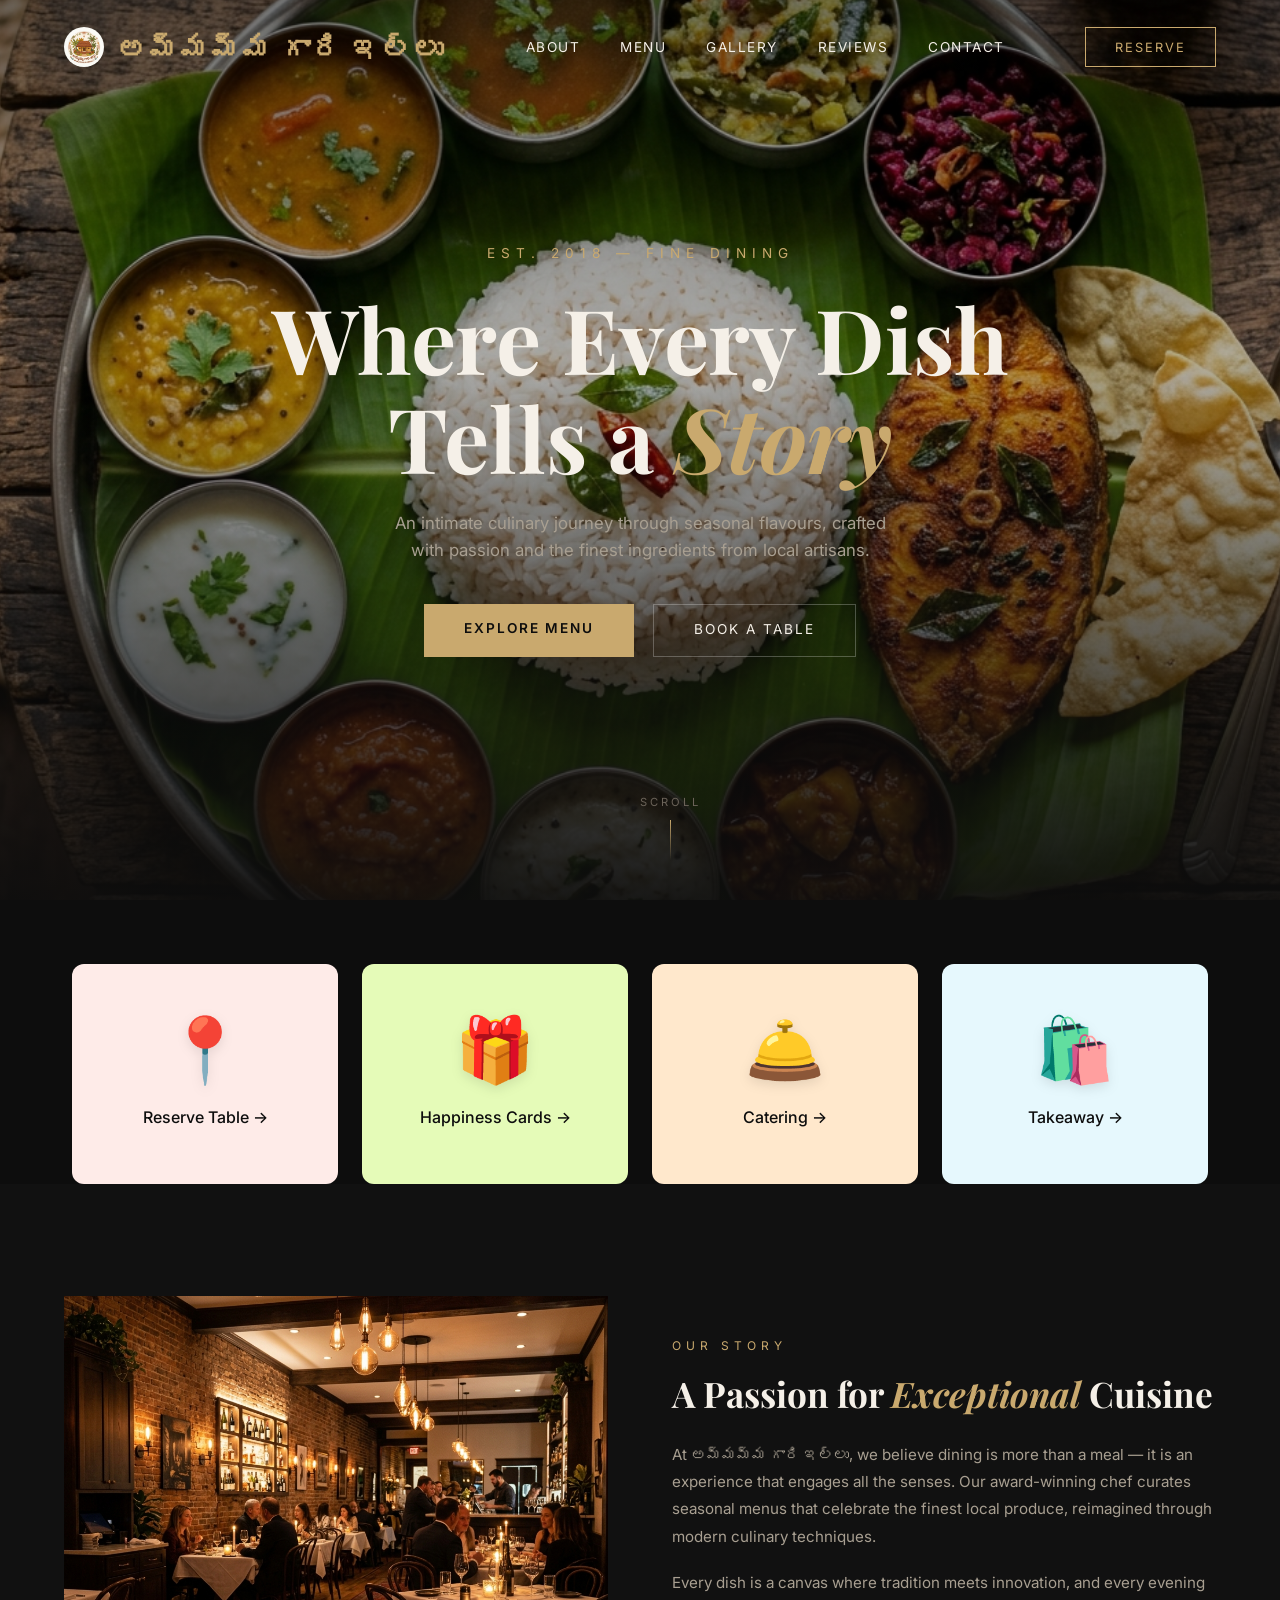
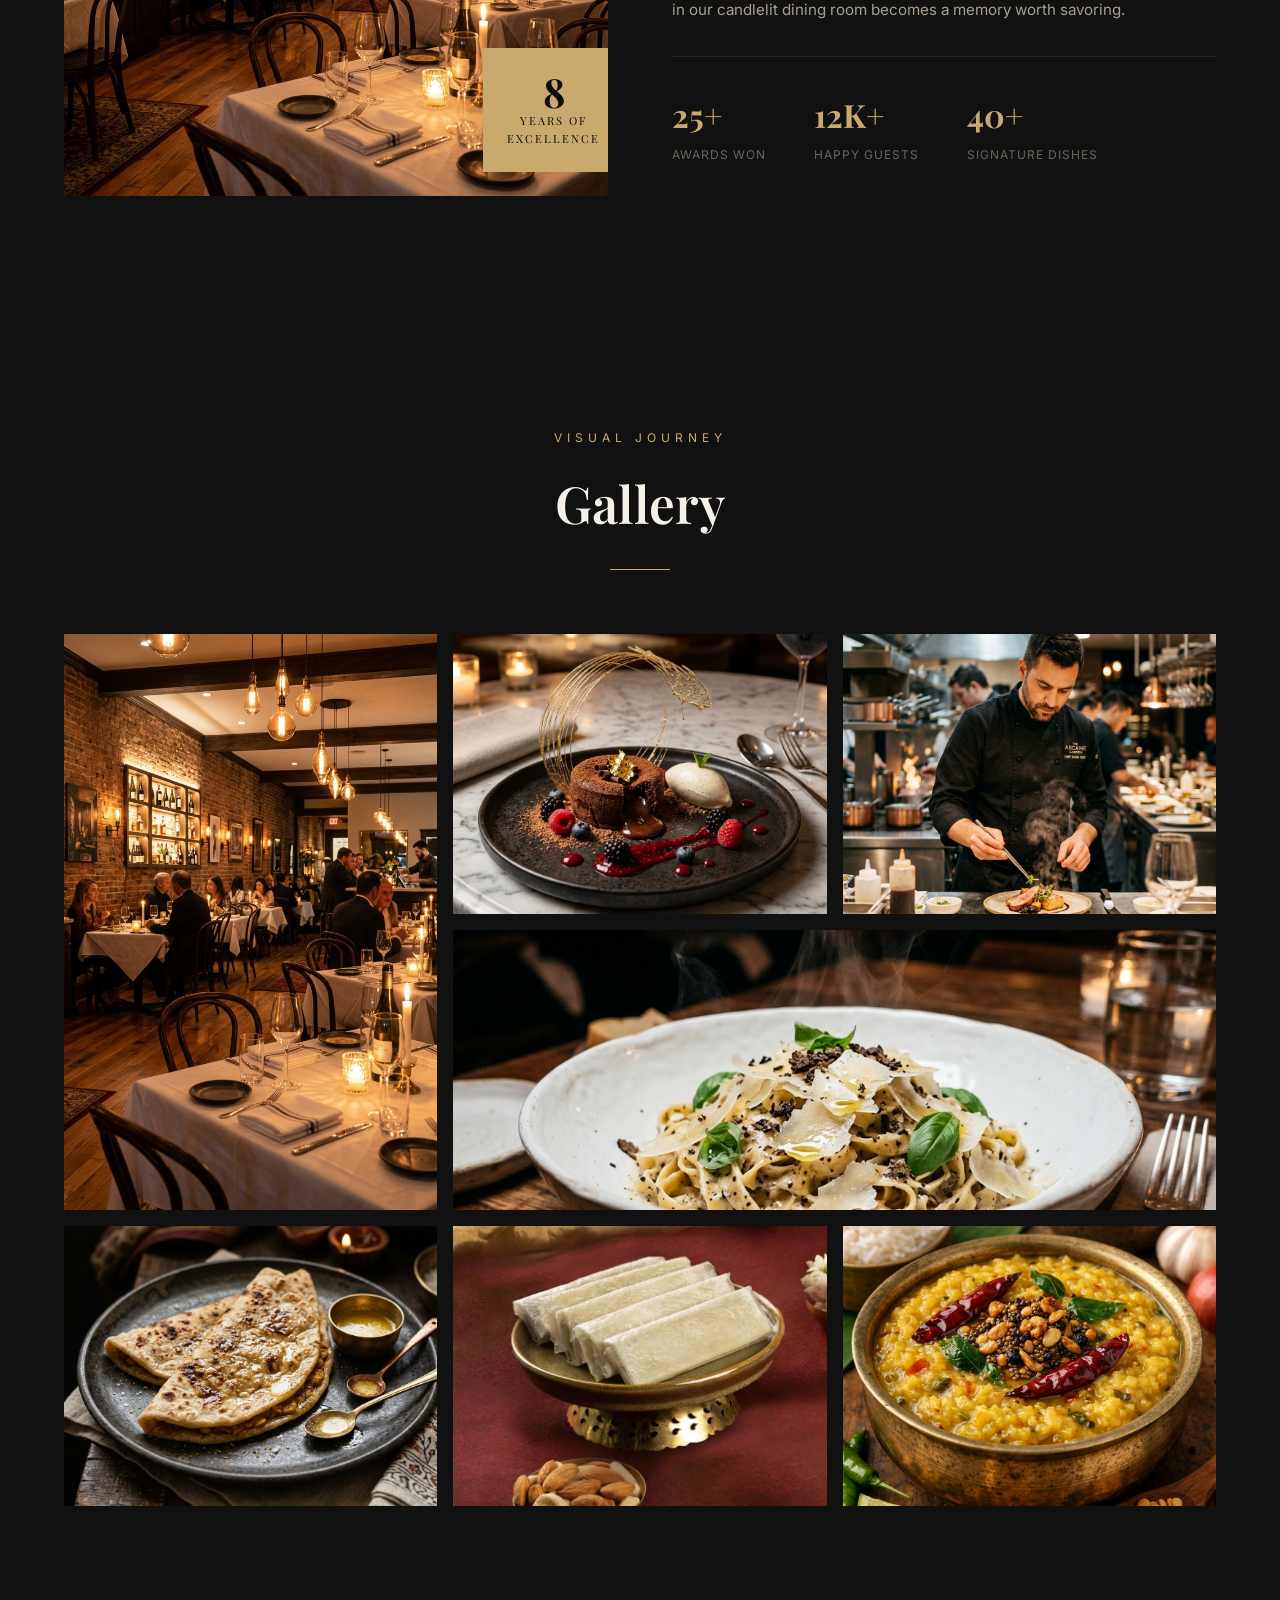
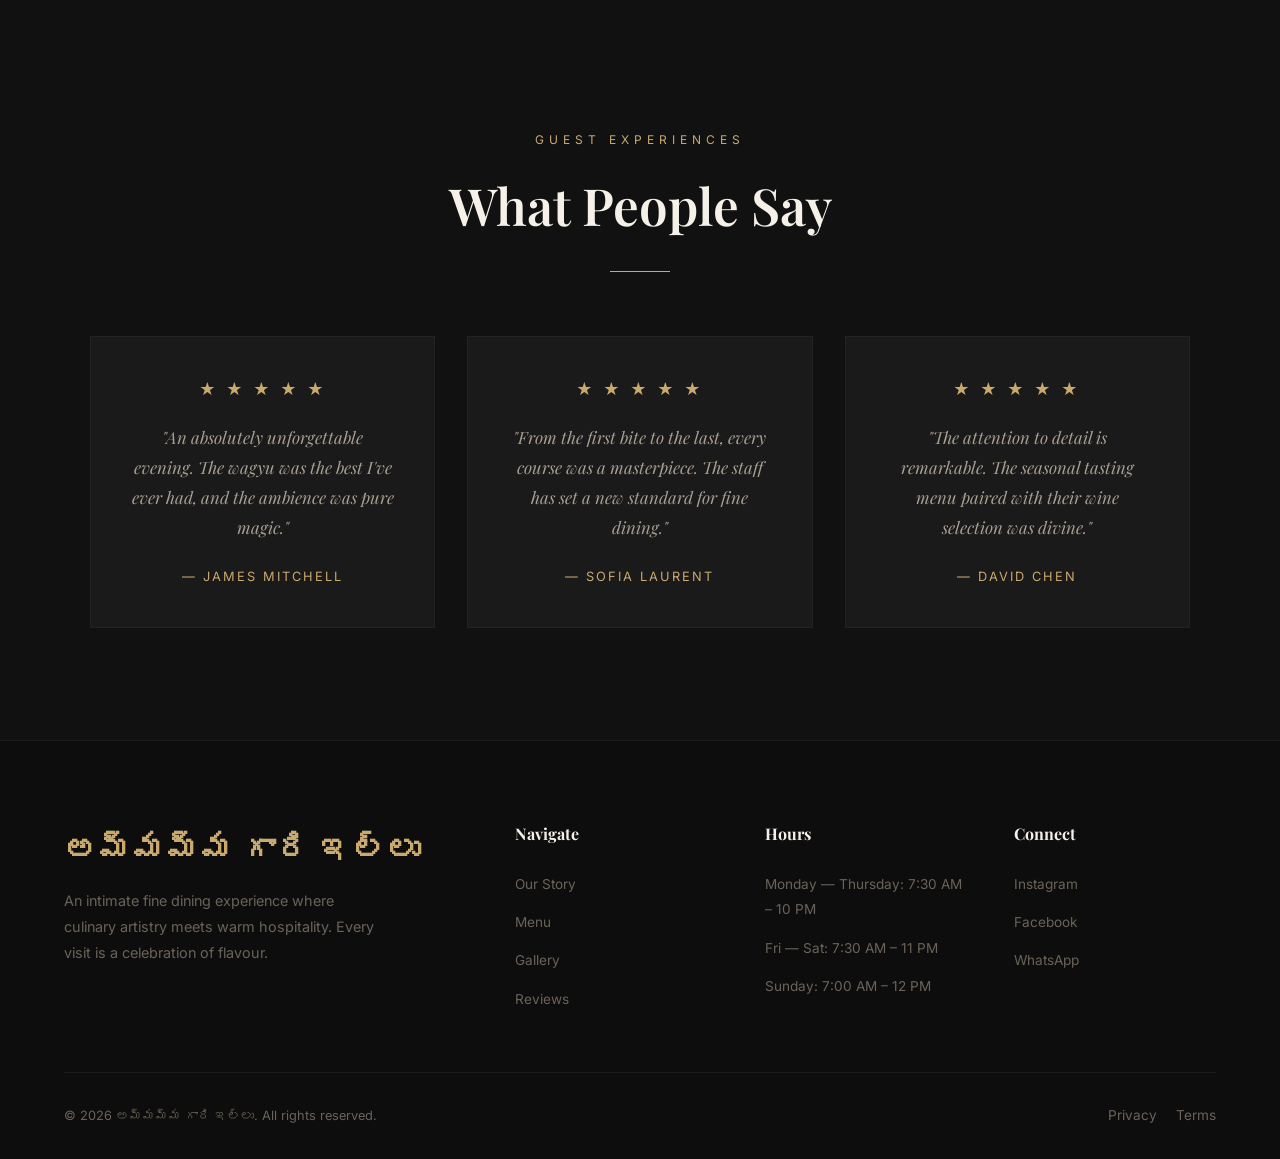
==== commit 4f95bea9: "Add files via upload" ====
--- a/index.html
+++ b/index.html
@@ -2,507 +2,220 @@
 <html lang="en">
 
 <head>
-  <meta charset="UTF-8" />
-  <meta name="viewport" content="width=device-width, initial-scale=1.0" />
-  <title>అమ్మమ్మ గారి ఇల్లు — Fine Dining Restaurant</title>
-  <meta name="description"
-    content="Experience exquisite fine dining at అమ్మమ్మ గారి ఇల్లు. Award-winning cuisine crafted with passion, seasonal ingredients, and culinary artistry in an elegant atmosphere." />
-  <link rel="stylesheet" href="style.css" />
+    <meta charset="UTF-8" />
+    <meta name="viewport" content="width=device-width, initial-scale=1.0" />
+    <title>అమ్మమ్మ గారి ఇల్లు — Fine Dining Restaurant</title>
+    <meta name="description"
+        content="Experience exquisite fine dining at అమ్మమ్మ గారి ఇల్లు. Award-winning cuisine crafted with passion, seasonal ingredients, and culinary artistry in an elegant atmosphere." />
+    <link rel="stylesheet" href="style.css" />
 </head>
 
 <body>
 
-  <!-- ─── NAVBAR ─── -->
-  <nav class="navbar" id="navbar">
-    <a href="#" class="nav-logo"><img src="logo.png" alt="Ammamma Gari Illu Logo" class="nav-logo-img" /> అమ్మమ్మ గారి ఇల్లు</a>
-    <ul class="nav-links">
-      <li><a href="#about">About</a></li>
-      <li><a href="#menu">Menu</a></li>
-      <li><a href="#gallery">Gallery</a></li>
-      <li><a href="#reviews">Reviews</a></li>
-      <li><a href="#reservation">Contact</a></li>
-    </ul>
-    <button class="nav-reserve-btn"
-      onclick="document.getElementById('reservation').scrollIntoView({behavior:'smooth'})">Reserve</button>
-    <button class="hamburger" id="hamburger" aria-label="Open menu">
-      <span></span><span></span><span></span>
-    </button>
-  </nav>
-
-  <!-- ─── MOBILE MENU ─── -->
-  <div class="mobile-menu" id="mobileMenu">
-    <button class="mobile-close" id="mobileClose" aria-label="Close menu">&times;</button>
-    <a href="#about">About</a>
-    <a href="#menu">Menu</a>
-    <a href="#gallery">Gallery</a>
-    <a href="#reviews">Reviews</a>
-    <a href="#reservation">Reserve</a>
-  </div>
-
-  <!-- ─── HERO ─── -->
-  <section class="hero" id="hero">
-    <div class="hero-bg">
-      <img src="hero-food.png" alt="Signature dish" />
+    <!-- ─── NAVBAR ─── -->
+    <nav class="navbar" id="navbar">
+        <a href="#" class="nav-logo"><img src="logo.png" alt="Ammamma Gari Illu Logo" class="nav-logo-img" /> అమ్మమ్మ
+            గారి ఇల్లు</a>
+        <ul class="nav-links">
+            <li><a href="#about">About</a></li>
+            <li><a href="menu.html">Menu</a></li>
+            <li><a href="#gallery">Gallery</a></li>
+            <li><a href="#reviews">Reviews</a></li>
+            <li><a href="reservation.html">Contact</a></li>
+        </ul>
+        <button class="nav-reserve-btn" onclick="window.location.href='reservation.html'">Reserve</button>
+        <button class="hamburger" id="hamburger" aria-label="Open menu">
+            <span></span><span></span><span></span>
+        </button>
+    </nav>
+
+    <!-- ─── MOBILE MENU ─── -->
+    <div class="mobile-menu" id="mobileMenu">
+        <button class="mobile-close" id="mobileClose" aria-label="Close menu">&times;</button>
+        <a href="#about">About</a>
+        <a href="menu.html">Menu</a>
+        <a href="#gallery">Gallery</a>
+        <a href="#reviews">Reviews</a>
+        <a href="reservation.html">Reserve</a>
     </div>
-    <div class="hero-overlay"></div>
-    <div class="hero-content">
-      <p class="hero-subtitle">Est. 2018 — Fine Dining</p>
-      <h1 class="hero-title">Where Every Dish Tells a <em>Story</em></h1>
-      <p class="hero-desc">An intimate culinary journey through seasonal flavours, crafted with passion and the finest
-        ingredients from local artisans.</p>
-      <div class="hero-btns">
-        <a href="#menu" class="btn-primary">Explore Menu</a>
-        <a href="#reservation" class="btn-outline">Book a Table</a>
-      </div>
-    </div>
-    <div class="scroll-indicator">
-      <span>Scroll</span>
-      <div class="scroll-line"></div>
-    </div>
-  </section>
-
-  <!-- ─── QUICK LINKS ─── -->
-  <section class="quick-links reveal">
-    <a href="#reservation" class="quick-link-card ql-reserve">
-      <div class="quick-link-icon">📍</div>
-      <div class="quick-link-text">Reserve Table &rarr;</div>
-    </a>
-    <a href="#" class="quick-link-card ql-cards">
-      <div class="quick-link-icon">🎁</div>
-      <div class="quick-link-text">Happiness Cards &rarr;</div>
-    </a>
-    <a href="#" class="quick-link-card ql-catering">
-      <div class="quick-link-icon">🛎️</div>
-      <div class="quick-link-text">Catering &rarr;</div>
-    </a>
-    <a href="#" class="quick-link-card ql-takeaway">
-      <div class="quick-link-icon">🛍️</div>
-      <div class="quick-link-text">Takeaway &rarr;</div>
-    </a>
-  </section>
-
-  <!-- ─── ABOUT ─── -->
-  <section class="section about" id="about">
-    <div class="about-grid">
-      <div class="about-image reveal">
-        <img src="interior.png" alt="Restaurant interior" />
-        <div class="about-image-badge">
-          <div class="number">8</div>
-          <div class="label">Years of<br />Excellence</div>
-        </div>
-      </div>
-      <div class="about-text reveal">
-        <span class="section-tag">Our Story</span>
-        <h3>A Passion for <em>Exceptional</em> Cuisine</h3>
-        <p>At అమ్మమ్మ గారి ఇల్లు, we believe dining is more than a meal — it is an experience that engages all the
-          senses. Our
-          award-winning chef curates seasonal menus that celebrate the finest local produce, reimagined through modern
-          culinary techniques.</p>
-        <p>Every dish is a canvas where tradition meets innovation, and every evening in our candlelit dining room
-          becomes a memory worth savoring.</p>
-        <div class="about-stats">
-          <div class="stat">
-            <div class="stat-num" data-count="25" data-suffix="+">0</div>
-            <div class="stat-label">Awards Won</div>
-          </div>
-          <div class="stat">
-            <div class="stat-num" data-count="12" data-suffix="K+">0</div>
-            <div class="stat-label">Happy Guests</div>
-          </div>
-          <div class="stat">
-            <div class="stat-num" data-count="40" data-suffix="+">0</div>
-            <div class="stat-label">Signature Dishes</div>
-          </div>
-        </div>
-      </div>
-    </div>
-  </section>
-
-  <!-- ─── MENU ─── -->
-  <section class="section menu" id="menu">
-    <div class="section-header reveal">
-      <span class="section-tag">Curated Selection</span>
-      <h2 class="section-title">Our Menu</h2>
-      <div class="section-line"></div>
-      <p class="section-desc">Each dish is crafted with precision, passion, and the finest seasonal ingredients.</p>
-    </div>
-
-    <div class="menu-tabs reveal">
-      <button class="menu-tab active" data-category="all">All</button>
-      <button class="menu-tab" data-category="starters">Starters</button>
-      <button class="menu-tab" data-category="mains">Mains</button>
-      <button class="menu-tab" data-category="south-indian">South Indian</button>
-      <button class="menu-tab" data-category="desserts">Desserts</button>
-    </div>
-
-    <div class="menu-grid">
-      <div class="menu-card reveal" data-category="starters">
-        <img class="menu-card-img" src="hero-food.png" alt="Seared Salmon Tartare" />
-        <div class="menu-card-info">
-          <div class="menu-card-top">
-            <span class="menu-card-name">Salmon Tartare</span>
-            <span class="menu-card-price">₹388</span>
-          </div>
-          <p class="menu-card-desc">Citrus-cured salmon, avocado mousse, crispy capers & yuzu dressing</p>
-        </div>
-      </div>
-
-      <div class="menu-card reveal" data-category="starters">
-        <img class="menu-card-img" src="pasta.png" alt="Truffle Burrata" />
-        <div class="menu-card-info">
-          <div class="menu-card-top">
-            <span class="menu-card-name">Truffle Burrata</span>
-            <span class="menu-card-price">₹ 222</span>
-          </div>
-          <p class="menu-card-desc">Creamy burrata, black truffle, heirloom tomatoes & aged balsamic</p>
-        </div>
-      </div>
-
-      <div class="menu-card reveal" data-category="mains">
-        <img class="menu-card-img" src="steak.png" alt="Wagyu Tenderloin" />
-        <div class="menu-card-info">
-          <div class="menu-card-top">
-            <span class="menu-card-name">Wagyu Tenderloin</span>
-            <span class="menu-card-price">₹178</span>
-          </div>
-          <p class="menu-card-desc">A5 wagyu, truffle jus, roasted bone marrow & seasonal vegetables</p>
-        </div>
-      </div>
-
-      <div class="menu-card reveal" data-category="mains">
-        <img class="menu-card-img" src="pasta.png" alt="Wild Mushroom Tagliatelle" />
-        <div class="menu-card-info">
-          <div class="menu-card-top">
-            <span class="menu-card-name">Mushroom Tagliatelle</span>
-            <span class="menu-card-price">₹155</span>
-          </div>
-          <p class="menu-card-desc">Handmade pasta, wild mushroom ragout, truffle cream & parmesan</p>
-        </div>
-      </div>
-
-      <div class="menu-card reveal" data-category="mains">
-        <img class="menu-card-img" src="hero-food.png" alt="Pan-Seared Sea Bass" />
-        <div class="menu-card-info">
-          <div class="menu-card-top">
-            <span class="menu-card-name">Pan-Seared Sea Bass</span>
-            <span class="menu-card-price">₹248</span>
-          </div>
-          <p class="menu-card-desc">Chilean sea bass, saffron risotto, fennel purée & citrus beurre blanc</p>
-        </div>
-      </div>
-
-      <div class="menu-card reveal" data-category="desserts">
-        <img class="menu-card-img" src="dessert.png" alt="Chocolate Fondant" />
-        <div class="menu-card-info">
-          <div class="menu-card-top">
-            <span class="menu-card-name">Chocolate Fondant</span>
-            <span class="menu-card-price">₹288</span>
-          </div>
-          <p class="menu-card-desc">Valrhona chocolate, gold leaf, berry coulis & vanilla bean ice cream</p>
-        </div>
-      </div>
-
-      <div class="menu-card reveal" data-category="south-indian">
-        <img class="menu-card-img" src="dosa.png" alt="Masala Dosa" />
-        <div class="menu-card-info">
-          <div class="menu-card-top">
-            <span class="menu-card-name">Masala Dosa</span>
-            <span class="menu-card-price">₹180</span>
-          </div>
-          <p class="menu-card-desc">Crispy golden crepe filled with spiced potato masala, served with coconut chutney &
-            sambar</p>
-        </div>
-      </div>
-
-      <div class="menu-card reveal" data-category="south-indian">
-        <img class="menu-card-img" src="biryani.png" alt="Hyderabadi Biryani" />
-        <div class="menu-card-info">
-          <div class="menu-card-top">
-            <span class="menu-card-name">Hyderabadi Biryani</span>
-            <span class="menu-card-price">₹350</span>
-          </div>
-          <p class="menu-card-desc">Fragrant basmati rice layered with tender meat, saffron, fried onions & aromatic
-            spices, slow-cooked in a sealed handi</p>
-        </div>
-      </div>
-
-      <div class="menu-card reveal" data-category="south-indian">
-        <img class="menu-card-img" src="idli.png" alt="Idli Vada Platter" />
-        <div class="menu-card-info">
-          <div class="menu-card-top">
-            <span class="menu-card-name">Idli Vada Platter</span>
-            <span class="menu-card-price">₹150</span>
-          </div>
-          <p class="menu-card-desc">Steamed rice cakes & crispy medu vada with trio of chutneys and aromatic sambar</p>
-        </div>
-      </div>
-
-      <div class="menu-card reveal" data-category="south-indian">
-        <img class="menu-card-img" src="chettinad.png" alt="Chettinad Chicken" />
-        <div class="menu-card-info">
-          <div class="menu-card-top">
-            <span class="menu-card-name">Chettinad Chicken</span>
-            <span class="menu-card-price">₹320</span>
-          </div>
-          <p class="menu-card-desc">Fiery Chettinad-spiced chicken curry with whole spices, curry leaves & black pepper,
-            served with appam</p>
-        </div>
-      </div>
-
-      <div class="menu-card reveal" data-category="south-indian">
-        <img class="menu-card-img" src="bobbatlu.png" alt="Bobbatlu" />
-        <div class="menu-card-info">
-          <div class="menu-card-top">
-            <span class="menu-card-name">Bobbatlu</span>
-            <span class="menu-card-price">₹120</span>
-          </div>
-          <p class="menu-card-desc">Traditional sweet flatbread stuffed with chana dal & jaggery filling, pan-fried in
-            ghee until golden</p>
-        </div>
-      </div>
-
-      <div class="menu-card reveal" data-category="south-indian">
-        <img class="menu-card-img" src="pootharekulu.jpg" alt="Pootharekulu" />
-        <div class="menu-card-info">
-          <div class="menu-card-top">
-            <span class="menu-card-name">Pootharekulu</span>
-            <span class="menu-card-price">₹200</span>
-          </div>
-          <p class="menu-card-desc">Delicate paper-thin rice wafer sweet from Atreyapuram, layered with powdered sugar &
-            ghee</p>
-        </div>
-      </div>
-
-      <div class="menu-card reveal" data-category="south-indian">
-        <img class="menu-card-img" src="badam-milk.png" alt="Badam Milk" />
-        <div class="menu-card-info">
-          <div class="menu-card-top">
-            <span class="menu-card-name">Badam Milk</span>
-            <span class="menu-card-price">₹140</span>
-          </div>
-          <p class="menu-card-desc">Rich & creamy almond milk infused with saffron, cardamom, topped with crushed
-            pistachios</p>
-        </div>
-      </div>
-
-      <div class="menu-card reveal" data-category="south-indian">
-        <img class="menu-card-img" src="muddapappu.jpg" alt="Muddapappu" />
-        <div class="menu-card-info">
-          <div class="menu-card-top">
-            <span class="menu-card-name">Muddapappu</span>
-            <span class="menu-card-price">₹160</span>
-          </div>
-          <p class="menu-card-desc">Andhra-style comfort dal with ghee tempering, curry leaves & red chilli, served with
-            steamed rice</p>
-        </div>
-      </div>
-
-      <div class="menu-card reveal" data-category="south-indian">
-        <img class="menu-card-img" src="avakaya-biryani.png" alt="Avakaya Biryani" />
-        <div class="menu-card-info">
-          <div class="menu-card-top">
-            <span class="menu-card-name">Avakaya Biryani</span>
-            <span class="menu-card-price">₹380</span>
-          </div>
-          <p class="menu-card-desc">Signature spicy biryani infused with tangy avakaya mango pickle, tender meat &
-            aromatic spices</p>
-        </div>
-      </div>
-
-      <div class="menu-card reveal" data-category="south-indian">
-        <img class="menu-card-img" src="natu-kodi-biryani.jpg" alt="Natu Kodi Biryani" />
-        <div class="menu-card-info">
-          <div class="menu-card-top">
-            <span class="menu-card-name">Natu Kodi Biryani</span>
-            <span class="menu-card-price">₹400</span>
-          </div>
-          <p class="menu-card-desc">Country chicken biryani with free-range natu kodi, fragrant basmati rice, crispy
-            onions & bold Andhra spices</p>
-        </div>
-      </div>
-    </div>
-  </section>
-
-  <!-- ─── GALLERY ─── -->
-  <section class="section gallery" id="gallery">
-    <div class="section-header reveal">
-      <span class="section-tag">Visual Journey</span>
-      <h2 class="section-title">Gallery</h2>
-      <div class="section-line"></div>
-    </div>
-    <div class="gallery-grid reveal">
-      <div class="gallery-item"><img src="interior.png" alt="Dining area" /></div>
-      <div class="gallery-item"><img src="dessert.png" alt="Dessert plating" /></div>
-      <div class="gallery-item"><img src="chef.png" alt="Chef at work" /></div>
-      <div class="gallery-item"><img src="pasta.png" alt="Pasta dish" /></div>
-      <div class="gallery-item"><img src="gallery-pootharekulu.jpg" alt="Pootharekulu" /></div>
-      <div class="gallery-item"><img src="gallery-bobbatlu.jpg" alt="Bobbatlu" /></div>
-      <div class="gallery-item"><img src="gallery-muddapappu.jpg" alt="Muddapappu Dal" /></div>
-    </div>
-  </section>
-
-  <!-- ─── TESTIMONIALS ─── -->
-  <section class="section testimonials" id="reviews">
-    <div class="section-header reveal">
-      <span class="section-tag">Guest Experiences</span>
-      <h2 class="section-title">What People Say</h2>
-      <div class="section-line"></div>
-    </div>
-    <div class="testimonials-track reveal">
-      <div class="testimonial-card">
-        <div class="testimonial-stars">★ ★ ★ ★ ★</div>
-        <p class="testimonial-text">"An absolutely unforgettable evening. The wagyu was the best I've ever had, and the
-          ambience was pure magic."</p>
-        <p class="testimonial-author">— James Mitchell</p>
-      </div>
-      <div class="testimonial-card">
-        <div class="testimonial-stars">★ ★ ★ ★ ★</div>
-        <p class="testimonial-text">"From the first bite to the last, every course was a masterpiece. Aurum has set a
-          new standard for fine dining."</p>
-        <p class="testimonial-author">— Sofia Laurent</p>
-      </div>
-      <div class="testimonial-card">
-        <div class="testimonial-stars">★ ★ ★ ★ ★</div>
-        <p class="testimonial-text">"The attention to detail is remarkable. The seasonal tasting menu paired with their
-          wine selection was divine."</p>
-        <p class="testimonial-author">— David Chen</p>
-      </div>
-    </div>
-  </section>
-
-  <!-- ─── RESERVATION ─── -->
-  <section class="section reservation" id="reservation">
-    <div class="section-header reveal">
-      <span class="section-tag">Book Your Experience</span>
-      <h2 class="section-title">Reserve a Table</h2>
-      <div class="section-line"></div>
-    </div>
-    <div class="reservation-wrapper">
-      <div class="reservation-info reveal">
-        <h3>We'd Love to Host You</h3>
-        <p>Whether it's an intimate dinner for two or a celebration with friends, our team is dedicated to making your
-          evening exceptional.</p>
-        <div class="info-item">
-          <div class="info-icon">📍</div>
-          <span>ELURU, Santhi Nager Andhra Pradesh</span>
-        </div>
-        <div class="info-item">
-          <div class="info-icon">📞</div>
-          <span>+91 (8328477901 )</span>
-        </div>
-        <div class="info-item">
-          <div class="info-icon">🕐</div>
-          <span>Tue — Sun: 5:30 PM — 11:00 PM</span>
-        </div>
-        <div class="info-item">
-          <div class="info-icon">✉️</div>
-          <span>kammanagamahendrababu@gmail.com</span>
-        </div>
-      </div>
-      <form class="reservation-form reveal" id="reservationForm">
-        <div class="form-row">
-          <div class="form-group">
-            <label for="fname">First Name</label>
-            <input type="text" id="fname" placeholder="John" required />
-          </div>
-          <div class="form-group">
-            <label for="lname">Last Name</label>
-            <input type="text" id="lname" placeholder="Doe" required />
-          </div>
-        </div>
-        <div class="form-row">
-          <div class="form-group">
-            <label for="date">Date</label>
-            <input type="date" id="date" required />
-          </div>
-          <div class="form-group">
-            <label for="time">Time</label>
-            <select id="time" required>
-              <option value="">Select time</option>
-              <option>5:30 PM</option>
-              <option>6:00 PM</option>
-              <option>6:30 PM</option>
-              <option>7:00 PM</option>
-              <option>7:30 PM</option>
-              <option>8:00 PM</option>
-              <option>8:30 PM</option>
-              <option>9:00 PM</option>
-              <option>9:30 PM</option>
-            </select>
-          </div>
-        </div>
-        <div class="form-row">
-          <div class="form-group">
-            <label for="guests">Guests</label>
-            <select id="guests" required>
-              <option value="">How many?</option>
-              <option>1 Guest</option>
-              <option>2 Guests</option>
-              <option>3 Guests</option>
-              <option>4 Guests</option>
-              <option>5 Guests</option>
-              <option>6+ Guests</option>
-            </select>
-          </div>
-          <div class="form-group">
-            <label for="email">Email</label>
-            <input type="email" id="email" placeholder="you@email.com" required />
-          </div>
-        </div>
-        <div class="form-group">
-          <label for="notes">Special Requests</label>
-          <textarea id="notes" placeholder="Allergies, celebrations, seating preferences..."></textarea>
-        </div>
-        <button type="submit" class="form-submit">Reserve a Table</button>
-      </form>
-    </div>
-  </section>
-
-  <!-- ─── FOOTER ─── -->
-  <footer class="footer">
-    <div class="footer-grid">
-      <div class="footer-brand">
-        <a href="#" class="nav-logo">అమ్మమ్మ గారి ఇల్లు</a>
-        <p>An intimate fine dining experience where culinary artistry meets warm hospitality. Every visit is a
-          celebration of flavour.</p>
-      </div>
-      <div class="footer-col">
-        <h4>Navigate</h4>
-        <ul>
-          <li><a href="#about">Our Story</a></li>
-          <li><a href="#menu">Menu</a></li>
-          <li><a href="#gallery">Gallery</a></li>
-          <li><a href="#reviews">Reviews</a></li>
-        </ul>
-      </div>
-      <div class="footer-col">
-        <h4>Hours</h4>
-        <ul>
-          <li><a href="#">Monday — Thursday: 7:30 AM – 10 PM</a></li>
-          <li><a href="#">Fri — Sat: 7:30 AM – 11 PM</a></li>
-          <li><a href="#">Sunday: 7:00 AM – 12 PM</a></li>
-        </ul>
-      </div>
-      <div class="footer-col">
-        <h4>Connect</h4>
-        <ul>
-          <li><a href="https://www.instagram.com/mahendrachowdary_kamma/" target="_blank"
-              rel="noopener noreferrer">Instagram</a></li>
-          <li><a href="#">Facebook</a></li>
-          <li><a href="https://wa.me/918328477901" target="_blank" rel="noopener noreferrer">WhatsApp</a></li>
-
-        </ul>
-      </div>
-    </div>
-    <div class="footer-bottom">
-      <span>&copy; 2026 అమ్మమ్మ గారి ఇల్లు . All rights reserved.</span>
-      <div class="social-links">
-        <a href="#">Privacy</a>
-        <a href="#">Terms</a>
-      </div>
-    </div>
-  </footer>
-  <script src="script.js"></script>
+
+    <!-- ─── HERO ─── -->
+    <section class="hero" id="hero">
+        <div class="hero-bg">
+            <img src="hero-food.png" alt="Signature dish" />
+        </div>
+        <div class="hero-overlay"></div>
+        <div class="hero-content">
+            <p class="hero-subtitle">Est. 2018 — Fine Dining</p>
+            <h1 class="hero-title">Where Every Dish Tells a <em>Story</em></h1>
+            <p class="hero-desc">An intimate culinary journey through seasonal flavours, crafted with passion and the
+                finest
+                ingredients from local artisans.</p>
+            <div class="hero-btns">
+                <a href="menu.html" class="btn-primary">Explore Menu</a>
+                <a href="reservation.html" class="btn-outline">Book a Table</a>
+            </div>
+        </div>
+        <div class="scroll-indicator">
+            <span>Scroll</span>
+            <div class="scroll-line"></div>
+        </div>
+    </section>
+
+    <!-- ─── QUICK LINKS ─── -->
+    <section class="quick-links reveal">
+        <a href="reservation.html" class="quick-link-card ql-reserve">
+            <div class="quick-link-icon">📍</div>
+            <div class="quick-link-text">Reserve Table &rarr;</div>
+        </a>
+        <a href="#" class="quick-link-card ql-cards">
+            <div class="quick-link-icon">🎁</div>
+            <div class="quick-link-text">Happiness Cards &rarr;</div>
+        </a>
+        <a href="#" class="quick-link-card ql-catering">
+            <div class="quick-link-icon">🛎️</div>
+            <div class="quick-link-text">Catering &rarr;</div>
+        </a>
+        <a href="#" class="quick-link-card ql-takeaway">
+            <div class="quick-link-icon">🛍️</div>
+            <div class="quick-link-text">Takeaway &rarr;</div>
+        </a>
+    </section>
+
+    <!-- ─── ABOUT ─── -->
+    <section class="section about" id="about">
+        <div class="about-grid">
+            <div class="about-image reveal">
+                <img src="interior.png" alt="Restaurant interior" />
+                <div class="about-image-badge">
+                    <div class="number">8</div>
+                    <div class="label">Years of<br />Excellence</div>
+                </div>
+            </div>
+            <div class="about-text reveal">
+                <span class="section-tag">Our Story</span>
+                <h3>A Passion for <em>Exceptional</em> Cuisine</h3>
+                <p>At అమ్మమ్మ గారి ఇల్లు, we believe dining is more than a meal — it is an experience that engages all
+                    the
+                    senses. Our
+                    award-winning chef curates seasonal menus that celebrate the finest local produce, reimagined
+                    through modern
+                    culinary techniques.</p>
+                <p>Every dish is a canvas where tradition meets innovation, and every evening in our candlelit dining
+                    room
+                    becomes a memory worth savoring.</p>
+                <div class="about-stats">
+                    <div class="stat">
+                        <div class="stat-num" data-count="25" data-suffix="+">0</div>
+                        <div class="stat-label">Awards Won</div>
+                    </div>
+                    <div class="stat">
+                        <div class="stat-num" data-count="12" data-suffix="K+">0</div>
+                        <div class="stat-label">Happy Guests</div>
+                    </div>
+                    <div class="stat">
+                        <div class="stat-num" data-count="40" data-suffix="+">0</div>
+                        <div class="stat-label">Signature Dishes</div>
+                    </div>
+                </div>
+            </div>
+        </div>
+    </section>
+
+    <!-- ─── GALLERY ─── -->
+    <section class="section gallery" id="gallery">
+        <div class="section-header reveal">
+            <span class="section-tag">Visual Journey</span>
+            <h2 class="section-title">Gallery</h2>
+            <div class="section-line"></div>
+        </div>
+        <div class="gallery-grid reveal">
+            <div class="gallery-item"><img src="interior.png" alt="Dining area" /></div>
+            <div class="gallery-item"><img src="dessert.png" alt="Dessert plating" /></div>
+            <div class="gallery-item"><img src="chef.png" alt="Chef at work" /></div>
+            <div class="gallery-item"><img src="pasta.png" alt="Pasta dish" /></div>
+            <div class="gallery-item"><img src="gallery-pootharekulu.jpg" alt="Pootharekulu" /></div>
+            <div class="gallery-item"><img src="gallery-bobbatlu.jpg" alt="Bobbatlu" /></div>
+            <div class="gallery-item"><img src="gallery-muddapappu.jpg" alt="Muddapappu Dal" /></div>
+        </div>
+    </section>
+
+    <!-- ─── TESTIMONIALS ─── -->
+    <section class="section testimonials" id="reviews">
+        <div class="section-header reveal">
+            <span class="section-tag">Guest Experiences</span>
+            <h2 class="section-title">What People Say</h2>
+            <div class="section-line"></div>
+        </div>
+        <div class="testimonials-track reveal">
+            <div class="testimonial-card">
+                <div class="testimonial-stars">★ ★ ★ ★ ★</div>
+                <p class="testimonial-text">"An absolutely unforgettable evening. The wagyu was the best I've ever had,
+                    and the
+                    ambience was pure magic."</p>
+                <p class="testimonial-author">— James Mitchell</p>
+            </div>
+            <div class="testimonial-card">
+                <div class="testimonial-stars">★ ★ ★ ★ ★</div>
+                <p class="testimonial-text">"From the first bite to the last, every course was a masterpiece. The staff
+                    has set a
+                    new standard for fine dining."</p>
+                <p class="testimonial-author">— Sofia Laurent</p>
+            </div>
+            <div class="testimonial-card">
+                <div class="testimonial-stars">★ ★ ★ ★ ★</div>
+                <p class="testimonial-text">"The attention to detail is remarkable. The seasonal tasting menu paired
+                    with their
+                    wine selection was divine."</p>
+                <p class="testimonial-author">— David Chen</p>
+            </div>
+        </div>
+    </section>
+
+    <!-- ─── FOOTER ─── -->
+    <footer class="footer">
+        <div class="footer-grid">
+            <div class="footer-brand">
+                <a href="#" class="nav-logo">అమ్మమ్మ గారి ఇల్లు</a>
+                <p>An intimate fine dining experience where culinary artistry meets warm hospitality. Every visit is a
+                    celebration of flavour.</p>
+            </div>
+            <div class="footer-col">
+                <h4>Navigate</h4>
+                <ul>
+                    <li><a href="#about">Our Story</a></li>
+                    <li><a href="menu.html">Menu</a></li>
+                    <li><a href="#gallery">Gallery</a></li>
+                    <li><a href="#reviews">Reviews</a></li>
+                </ul>
+            </div>
+            <div class="footer-col">
+                <h4>Hours</h4>
+                <ul>
+                    <li><a href="#">Monday — Thursday: 7:30 AM – 10 PM</a></li>
+                    <li><a href="#">Fri — Sat: 7:30 AM – 11 PM</a></li>
+                    <li><a href="#">Sunday: 7:00 AM – 12 PM</a></li>
+                </ul>
+            </div>
+            <div class="footer-col">
+                <h4>Connect</h4>
+                <ul>
+                    <li><a href="https://www.instagram.com/mahendrachowdary_kamma/" target="_blank"
+                            rel="noopener noreferrer">Instagram</a></li>
+                    <li><a href="#">Facebook</a></li>
+                    <li><a href="https://wa.me/918328477901" target="_blank" rel="noopener noreferrer">WhatsApp</a></li>
+                </ul>
+            </div>
+        </div>
+        <div class="footer-bottom">
+            <span>&copy; 2026 అమ్మమ్మ గారి ఇల్లు. All rights reserved.</span>
+            <div class="social-links">
+                <a href="#">Privacy</a>
+                <a href="#">Terms</a>
+            </div>
+        </div>
+    </footer>
+    <script src="script.js"></script>
 </body>
 
 </html>
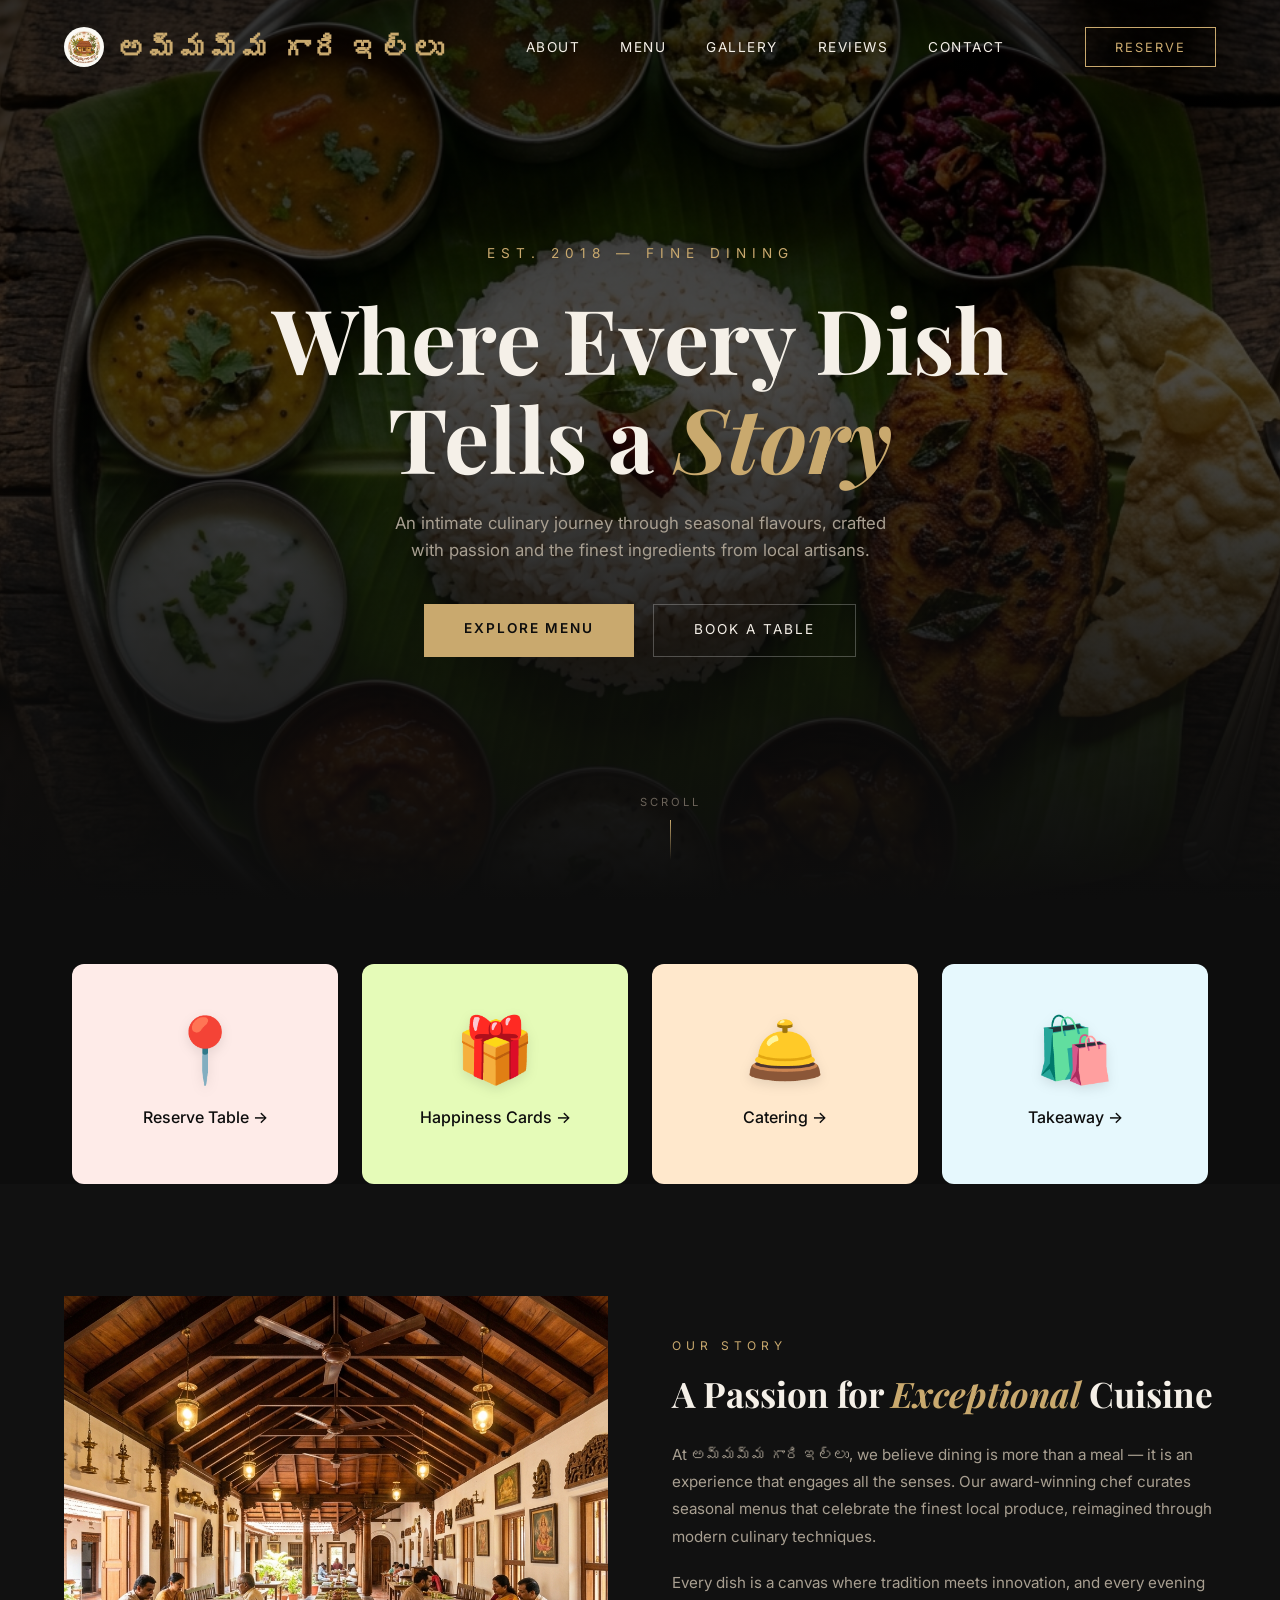
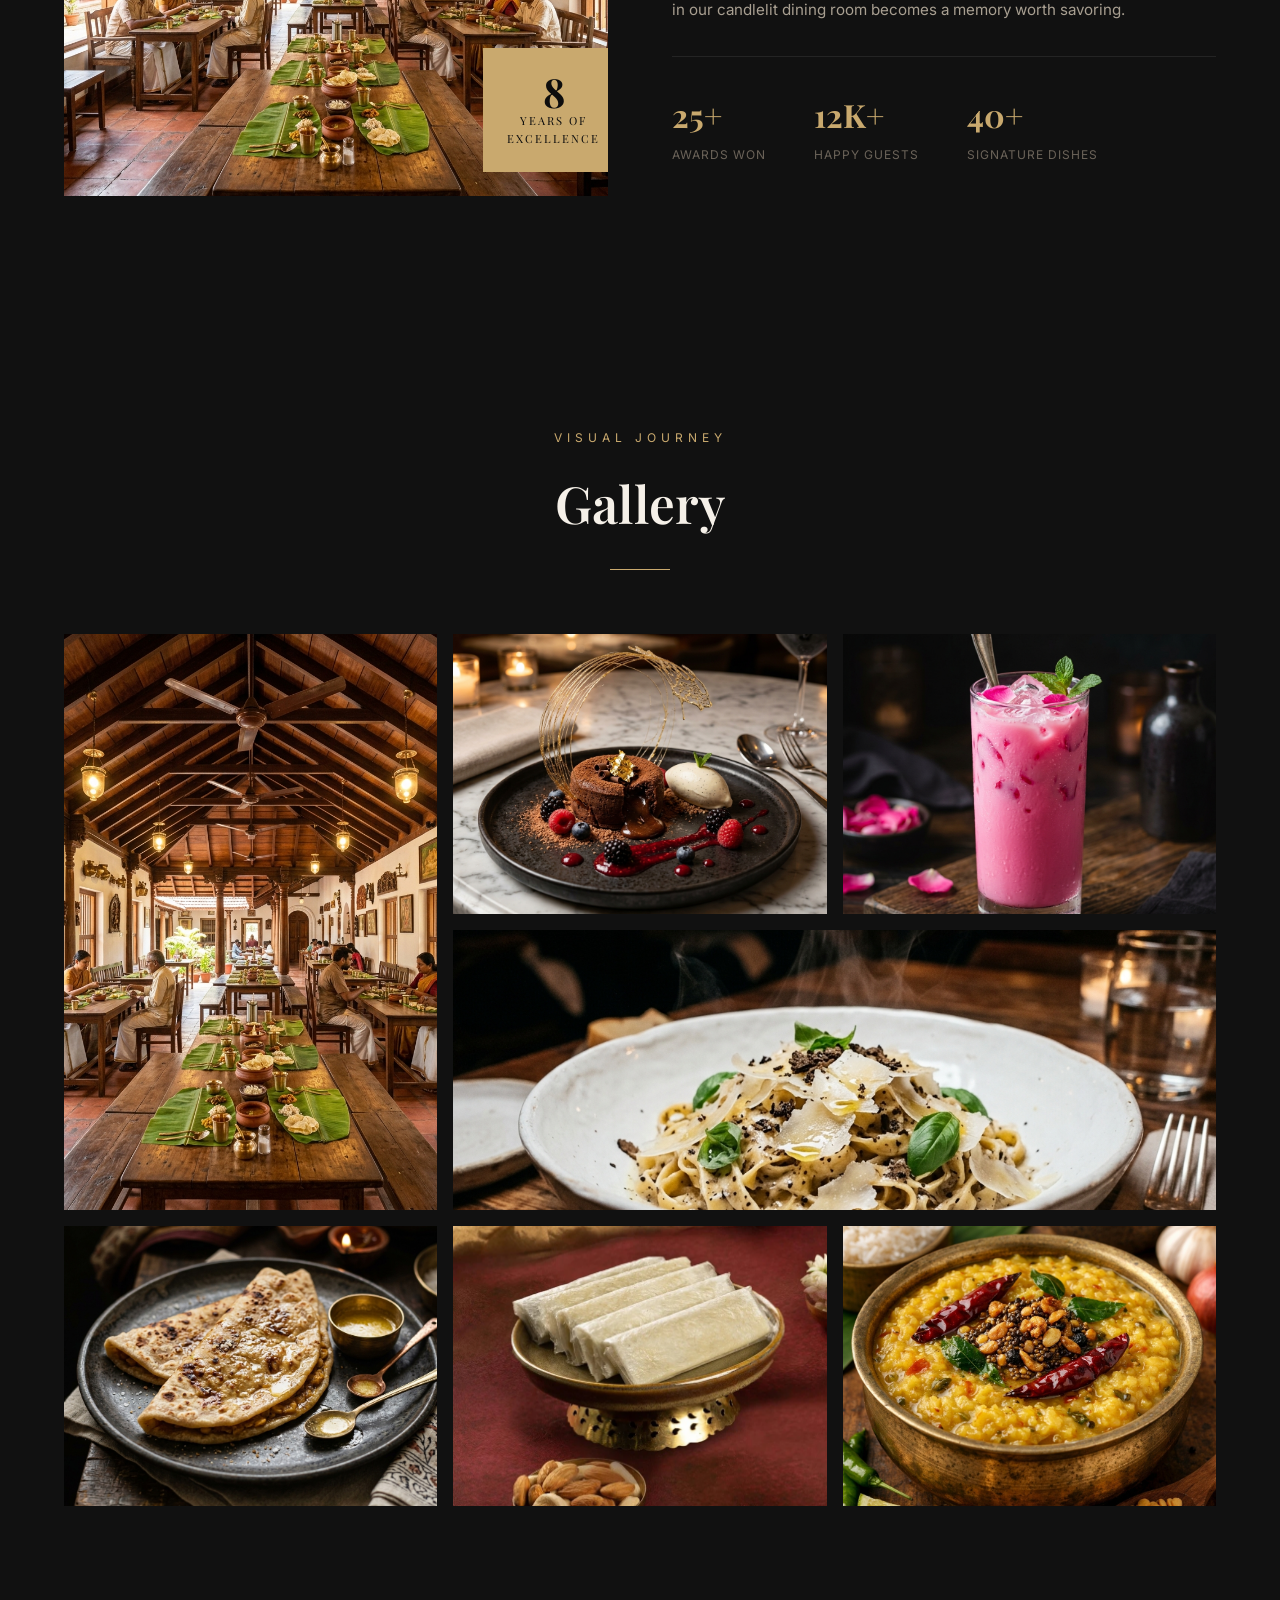
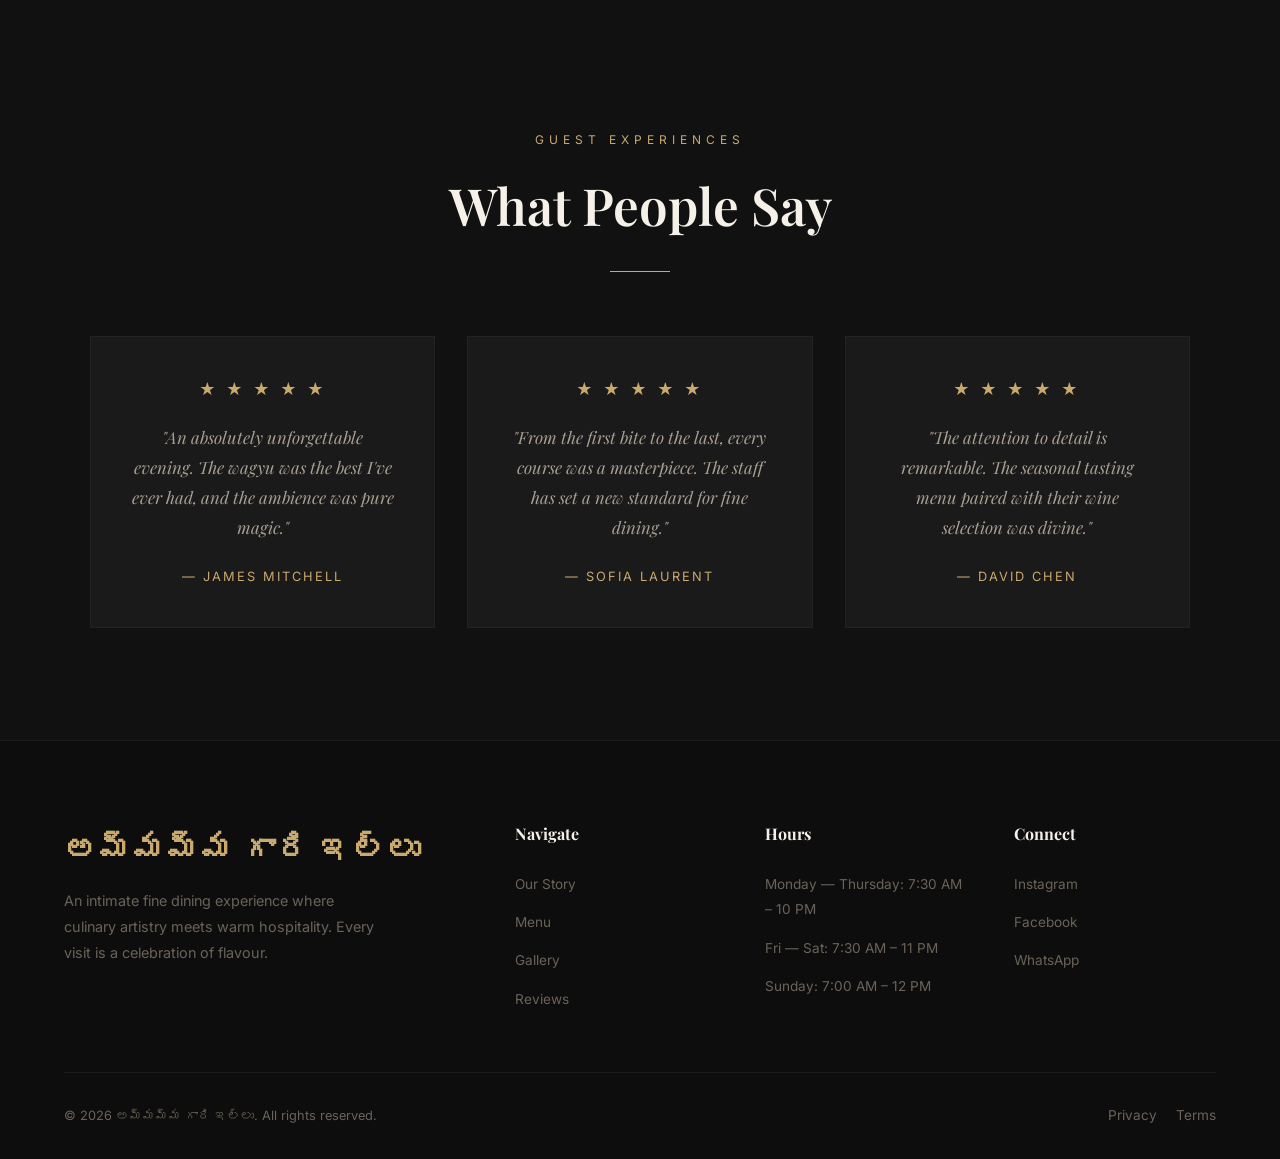
==== commit ca5cb3aa: "Add files via upload" ====
--- a/index.html
+++ b/index.html
@@ -86,7 +86,7 @@
     <section class="section about" id="about">
         <div class="about-grid">
             <div class="about-image reveal">
-                <img src="interior.png" alt="Restaurant interior" />
+                <img src="traditional-interior.png" alt="Restaurant interior" />
                 <div class="about-image-badge">
                     <div class="number">8</div>
                     <div class="label">Years of<br />Excellence</div>
@@ -130,9 +130,9 @@
             <div class="section-line"></div>
         </div>
         <div class="gallery-grid reveal">
-            <div class="gallery-item"><img src="interior.png" alt="Dining area" /></div>
+            <div class="gallery-item"><img src="traditional-interior.png" alt="Dining area" /></div>
             <div class="gallery-item"><img src="dessert.png" alt="Dessert plating" /></div>
-            <div class="gallery-item"><img src="chef.png" alt="Chef at work" /></div>
+            <div class="gallery-item"><img src="rose-milk.png" alt="Rajahmundry Rose Milk" /></div>
             <div class="gallery-item"><img src="pasta.png" alt="Pasta dish" /></div>
             <div class="gallery-item"><img src="gallery-pootharekulu.jpg" alt="Pootharekulu" /></div>
             <div class="gallery-item"><img src="gallery-bobbatlu.jpg" alt="Bobbatlu" /></div>
--- a/style.css
+++ b/style.css
@@ -1,6 +1,12 @@
 @import url('https://fonts.googleapis.com/css2?family=Playfair+Display:ital,wght@0,400;0,600;0,700;1,400&family=Inter:wght@300;400;500;600&display=swap');
 
-*, *::before, *::after { margin: 0; padding: 0; box-sizing: border-box; }
+*,
+*::before,
+*::after {
+  margin: 0;
+  padding: 0;
+  box-sizing: border-box;
+}
 
 :root {
   --gold: #c9a96e;
@@ -16,7 +22,9 @@
   --font-body: 'Inter', system-ui, sans-serif;
 }
 
-html { scroll-behavior: smooth; }
+html {
+  scroll-behavior: smooth;
+}
 
 body {
   font-family: var(--font-body);
@@ -27,167 +35,324 @@
 }
 
 /* ─── SCROLLBAR ─── */
-::-webkit-scrollbar { width: 6px; }
-::-webkit-scrollbar-track { background: var(--bg-dark); }
-::-webkit-scrollbar-thumb { background: var(--gold); border-radius: 3px; }
+::-webkit-scrollbar {
+  width: 6px;
+}
+
+::-webkit-scrollbar-track {
+  background: var(--bg-dark);
+}
+
+::-webkit-scrollbar-thumb {
+  background: var(--gold);
+  border-radius: 3px;
+}
 
 /* ─── NAVBAR ─── */
 .navbar {
-  position: fixed; top: 0; left: 0; width: 100%; z-index: 1000;
+  position: fixed;
+  top: 0;
+  left: 0;
+  width: 100%;
+  z-index: 1000;
   padding: 1.5rem 4rem;
-  display: flex; justify-content: space-between; align-items: center;
+  display: flex;
+  justify-content: space-between;
+  align-items: center;
   transition: all .4s ease;
   background: transparent;
 }
+
 .navbar.scrolled {
-  background: rgba(13,13,13,.92);
+  background: rgba(13, 13, 13, .92);
   backdrop-filter: blur(20px);
   padding: 1rem 4rem;
-  box-shadow: 0 2px 30px rgba(0,0,0,.5);
-}
+  box-shadow: 0 2px 30px rgba(0, 0, 0, .5);
+}
+
 .nav-logo {
   font-family: var(--font-display);
-  font-size: 1.8rem; font-weight: 700; color: var(--gold);
-  text-decoration: none; letter-spacing: 2px;
-  display: flex; align-items: center; gap: 0.8rem;
-}
+  font-size: 1.8rem;
+  font-weight: 700;
+  color: var(--gold);
+  text-decoration: none;
+  letter-spacing: 2px;
+  display: flex;
+  align-items: center;
+  gap: 0.8rem;
+}
+
 .nav-logo-img {
-  width: 40px; height: 40px; border-radius: 50%;
+  width: 40px;
+  height: 40px;
+  border-radius: 50%;
   object-fit: cover;
 }
-.nav-links { display: flex; gap: 2.5rem; list-style: none; }
+
+.nav-links {
+  display: flex;
+  gap: 2.5rem;
+  list-style: none;
+}
+
 .nav-links a {
-  color: var(--text-primary); text-decoration: none;
-  font-size: .85rem; font-weight: 400; letter-spacing: 1.5px;
-  text-transform: uppercase; position: relative; padding-bottom: 4px;
+  color: var(--text-primary);
+  text-decoration: none;
+  font-size: .85rem;
+  font-weight: 400;
+  letter-spacing: 1.5px;
+  text-transform: uppercase;
+  position: relative;
+  padding-bottom: 4px;
   transition: color .3s;
 }
+
 .nav-links a::after {
-  content: ''; position: absolute; bottom: 0; left: 0;
-  width: 0; height: 1px; background: var(--gold);
+  content: '';
+  position: absolute;
+  bottom: 0;
+  left: 0;
+  width: 0;
+  height: 1px;
+  background: var(--gold);
   transition: width .3s ease;
 }
-.nav-links a:hover { color: var(--gold); }
-.nav-links a:hover::after { width: 100%; }
+
+.nav-links a:hover {
+  color: var(--gold);
+}
+
+.nav-links a:hover::after {
+  width: 100%;
+}
+
 .nav-reserve-btn {
-  background: transparent; border: 1px solid var(--gold);
-  color: var(--gold); padding: .7rem 1.8rem; font-size: .8rem;
-  letter-spacing: 2px; text-transform: uppercase; cursor: pointer;
-  font-family: var(--font-body); transition: all .3s;
-}
+  background: transparent;
+  border: 1px solid var(--gold);
+  color: var(--gold);
+  padding: .7rem 1.8rem;
+  font-size: .8rem;
+  letter-spacing: 2px;
+  text-transform: uppercase;
+  cursor: pointer;
+  font-family: var(--font-body);
+  transition: all .3s;
+}
+
 .nav-reserve-btn:hover {
-  background: var(--gold); color: var(--bg-dark);
-}
+  background: var(--gold);
+  color: var(--bg-dark);
+}
+
 .hamburger {
-  display: none; flex-direction: column; gap: 5px;
-  cursor: pointer; background: none; border: none; padding: 5px;
-}
+  display: none;
+  flex-direction: column;
+  gap: 5px;
+  cursor: pointer;
+  background: none;
+  border: none;
+  padding: 5px;
+}
+
 .hamburger span {
-  width: 25px; height: 2px; background: var(--text-primary);
+  width: 25px;
+  height: 2px;
+  background: var(--text-primary);
   transition: all .3s;
 }
 
 /* ─── HERO ─── */
 .hero {
-  position: relative; height: 100vh; display: flex;
-  align-items: center; justify-content: center;
+  position: relative;
+  height: 100vh;
+  display: flex;
+  align-items: center;
+  justify-content: center;
   overflow: hidden;
 }
+
 .hero-bg {
-  position: absolute; inset: 0; z-index: 0;
-}
+  position: absolute;
+  inset: 0;
+  z-index: 0;
+}
+
 .hero-bg img {
-  width: 100%; height: 100%; object-fit: cover;
+  width: 100%;
+  height: 100%;
+  object-fit: cover;
   transform: scale(1.1);
   transition: transform 8s ease;
 }
+
 .hero-overlay {
-  position: absolute; inset: 0;
-  background: linear-gradient(180deg, rgba(0,0,0,.55) 0%, rgba(0,0,0,.3) 40%, rgba(13,13,13,.95) 100%);
+  position: absolute;
+  inset: 0;
+  background: linear-gradient(180deg, rgba(0, 0, 0, .8) 0%, rgba(0, 0, 0, .7) 40%, rgba(13, 13, 13, 1) 100%);
   z-index: 1;
 }
+
 .hero-content {
-  position: relative; z-index: 2; text-align: center;
-  max-width: 800px; padding: 0 2rem;
-}
+  position: relative;
+  z-index: 2;
+  text-align: center;
+  max-width: 800px;
+  padding: 0 2rem;
+}
+
 .hero-subtitle {
-  font-size: .85rem; letter-spacing: 6px; text-transform: uppercase;
-  color: var(--gold); margin-bottom: 1.5rem; font-weight: 400;
-  opacity: 0; transform: translateY(30px);
+  font-size: .85rem;
+  letter-spacing: 6px;
+  text-transform: uppercase;
+  color: var(--gold);
+  margin-bottom: 1.5rem;
+  font-weight: 400;
+  opacity: 0;
+  transform: translateY(30px);
   animation: fadeUp .8s ease .3s forwards;
 }
+
 .hero-title {
   font-family: var(--font-display);
   font-size: clamp(3rem, 7vw, 6rem);
-  font-weight: 700; line-height: 1.1;
+  font-weight: 700;
+  line-height: 1.1;
   margin-bottom: 1.5rem;
-  opacity: 0; transform: translateY(30px);
+  opacity: 0;
+  transform: translateY(30px);
   animation: fadeUp .8s ease .5s forwards;
 }
+
 .hero-title em {
-  color: var(--gold); font-style: italic;
-}
+  color: var(--gold);
+  font-style: italic;
+}
+
 .hero-desc {
-  font-size: 1.05rem; color: var(--text-secondary);
-  max-width: 520px; margin: 0 auto 2.5rem;
-  opacity: 0; transform: translateY(30px);
+  font-size: 1.05rem;
+  color: var(--text-secondary);
+  max-width: 520px;
+  margin: 0 auto 2.5rem;
+  opacity: 0;
+  transform: translateY(30px);
   animation: fadeUp .8s ease .7s forwards;
 }
+
 .hero-btns {
-  display: flex; gap: 1.2rem; justify-content: center;
-  opacity: 0; transform: translateY(30px);
+  display: flex;
+  gap: 1.2rem;
+  justify-content: center;
+  opacity: 0;
+  transform: translateY(30px);
   animation: fadeUp .8s ease .9s forwards;
 }
+
 .btn-primary {
-  padding: .9rem 2.5rem; background: var(--gold);
-  color: var(--bg-dark); border: none; font-size: .85rem;
-  letter-spacing: 2px; text-transform: uppercase; cursor: pointer;
-  font-family: var(--font-body); font-weight: 600; transition: all .3s;
+  padding: .9rem 2.5rem;
+  background: var(--gold);
+  color: var(--bg-dark);
+  border: none;
+  font-size: .85rem;
+  letter-spacing: 2px;
+  text-transform: uppercase;
+  cursor: pointer;
+  font-family: var(--font-body);
+  font-weight: 600;
+  transition: all .3s;
   text-decoration: none;
 }
-.btn-primary:hover { background: var(--gold-light); transform: translateY(-2px); box-shadow: 0 10px 30px rgba(201,169,110,.25); }
+
+.btn-primary:hover {
+  background: var(--gold-light);
+  transform: translateY(-2px);
+  box-shadow: 0 10px 30px rgba(201, 169, 110, .25);
+}
+
 .btn-outline {
-  padding: .9rem 2.5rem; background: transparent;
-  border: 1px solid rgba(255,255,255,.25); color: var(--text-primary);
-  font-size: .85rem; letter-spacing: 2px; text-transform: uppercase;
-  cursor: pointer; font-family: var(--font-body); transition: all .3s;
+  padding: .9rem 2.5rem;
+  background: transparent;
+  border: 1px solid rgba(255, 255, 255, .25);
+  color: var(--text-primary);
+  font-size: .85rem;
+  letter-spacing: 2px;
+  text-transform: uppercase;
+  cursor: pointer;
+  font-family: var(--font-body);
+  transition: all .3s;
   text-decoration: none;
 }
-.btn-outline:hover { border-color: var(--gold); color: var(--gold); }
+
+.btn-outline:hover {
+  border-color: var(--gold);
+  color: var(--gold);
+}
+
 .scroll-indicator {
-  position: absolute; bottom: 2.5rem; left: 50%;
-  transform: translateX(-50%); z-index: 2;
-  display: flex; flex-direction: column; align-items: center; gap: .5rem;
-  animation: fadeUp .8s ease 1.2s forwards; opacity: 0;
-}
+  position: absolute;
+  bottom: 2.5rem;
+  left: 50%;
+  transform: translateX(-50%);
+  z-index: 2;
+  display: flex;
+  flex-direction: column;
+  align-items: center;
+  gap: .5rem;
+  animation: fadeUp .8s ease 1.2s forwards;
+  opacity: 0;
+}
+
 .scroll-indicator span {
-  font-size: .7rem; letter-spacing: 3px; text-transform: uppercase;
+  font-size: .7rem;
+  letter-spacing: 3px;
+  text-transform: uppercase;
   color: var(--text-muted);
 }
+
 .scroll-line {
-  width: 1px; height: 40px; background: linear-gradient(180deg, var(--gold), transparent);
+  width: 1px;
+  height: 40px;
+  background: linear-gradient(180deg, var(--gold), transparent);
   animation: scrollPulse 2s ease infinite;
 }
 
 /* ─── SECTION BASICS ─── */
-.section { padding: 7rem 4rem; }
-.section-header { text-align: center; margin-bottom: 4rem; }
+.section {
+  padding: 7rem 4rem;
+}
+
+.section-header {
+  text-align: center;
+  margin-bottom: 4rem;
+}
+
 .section-tag {
-  font-size: .75rem; letter-spacing: 5px; text-transform: uppercase;
-  color: var(--gold); margin-bottom: 1rem; display: block;
-}
+  font-size: .75rem;
+  letter-spacing: 5px;
+  text-transform: uppercase;
+  color: var(--gold);
+  margin-bottom: 1rem;
+  display: block;
+}
+
 .section-title {
   font-family: var(--font-display);
   font-size: clamp(2rem, 4vw, 3.2rem);
-  font-weight: 600; margin-bottom: 1rem;
-}
+  font-weight: 600;
+  margin-bottom: 1rem;
+}
+
 .section-line {
-  width: 60px; height: 1px; background: var(--gold);
+  width: 60px;
+  height: 1px;
+  background: var(--gold);
   margin: 1.5rem auto 0;
 }
+
 .section-desc {
-  color: var(--text-secondary); max-width: 550px;
-  margin: 1rem auto 0; font-size: .95rem;
+  color: var(--text-secondary);
+  max-width: 550px;
+  margin: 1rem auto 0;
+  font-size: .95rem;
 }
 
 /* ─── QUICK LINKS ─── */
@@ -199,6 +364,7 @@
   margin: 0 auto;
   padding: 4rem 2rem 0;
 }
+
 .quick-link-card {
   border-radius: 12px;
   padding: 2.5rem 1.5rem;
@@ -212,20 +378,34 @@
   transition: transform 0.3s ease;
   min-height: 220px;
 }
+
 .quick-link-card:hover {
   transform: translateY(-5px);
 }
-.ql-reserve { background-color: #feebe8; }
-.ql-cards { background-color: #e5fbb8; }
-.ql-catering { background-color: #ffe8cc; }
-.ql-takeaway { background-color: #e6f8fd; }
+
+.ql-reserve {
+  background-color: #feebe8;
+}
+
+.ql-cards {
+  background-color: #e5fbb8;
+}
+
+.ql-catering {
+  background-color: #ffe8cc;
+}
+
+.ql-takeaway {
+  background-color: #e6f8fd;
+}
 
 .quick-link-icon {
   font-size: 4rem;
   margin-bottom: 1.5rem;
   line-height: 1;
-  filter: drop-shadow(0 4px 6px rgba(0,0,0,0.1));
-}
+  filter: drop-shadow(0 4px 6px rgba(0, 0, 0, 0.1));
+}
+
 .quick-link-text {
   font-family: var(--font-body);
   font-size: 1rem;
@@ -236,297 +416,669 @@
 }
 
 /* ─── ABOUT ─── */
-.about { background: var(--bg-section); }
+.about {
+  background: var(--bg-section);
+}
+
 .about-grid {
-  display: grid; grid-template-columns: 1fr 1fr;
-  gap: 4rem; align-items: center; max-width: 1200px; margin: 0 auto;
-}
-.about-image { position: relative; overflow: hidden; }
+  display: grid;
+  grid-template-columns: 1fr 1fr;
+  gap: 4rem;
+  align-items: center;
+  max-width: 1200px;
+  margin: 0 auto;
+}
+
+.about-image {
+  position: relative;
+  overflow: hidden;
+}
+
 .about-image img {
-  width: 100%; height: 500px; object-fit: cover;
+  width: 100%;
+  height: 500px;
+  object-fit: cover;
   transition: transform .6s ease;
 }
-.about-image:hover img { transform: scale(1.05); }
+
+.about-image:hover img {
+  transform: scale(1.05);
+}
+
 .about-image-badge {
-  position: absolute; bottom: 2rem; right: -1rem;
-  background: var(--gold); color: var(--bg-dark);
-  padding: 1.5rem; text-align: center;
+  position: absolute;
+  bottom: 2rem;
+  right: -1rem;
+  background: var(--gold);
+  color: var(--bg-dark);
+  padding: 1.5rem;
+  text-align: center;
   font-family: var(--font-display);
 }
-.about-image-badge .number { font-size: 2.5rem; font-weight: 700; line-height: 1; }
-.about-image-badge .label { font-size: .7rem; letter-spacing: 2px; text-transform: uppercase; }
+
+.about-image-badge .number {
+  font-size: 2.5rem;
+  font-weight: 700;
+  line-height: 1;
+}
+
+.about-image-badge .label {
+  font-size: .7rem;
+  letter-spacing: 2px;
+  text-transform: uppercase;
+}
+
 .about-text h3 {
   font-family: var(--font-display);
-  font-size: 2.2rem; margin-bottom: 1.5rem;
+  font-size: 2.2rem;
+  margin-bottom: 1.5rem;
   line-height: 1.3;
 }
-.about-text h3 em { color: var(--gold); font-style: italic; }
+
+.about-text h3 em {
+  color: var(--gold);
+  font-style: italic;
+}
+
 .about-text p {
-  color: var(--text-secondary); margin-bottom: 1.2rem;
-  font-size: .95rem; line-height: 1.8;
-}
+  color: var(--text-secondary);
+  margin-bottom: 1.2rem;
+  font-size: .95rem;
+  line-height: 1.8;
+}
+
 .about-stats {
-  display: flex; gap: 3rem; margin-top: 2rem;
-  padding-top: 2rem; border-top: 1px solid rgba(255,255,255,.08);
-}
+  display: flex;
+  gap: 3rem;
+  margin-top: 2rem;
+  padding-top: 2rem;
+  border-top: 1px solid rgba(255, 255, 255, .08);
+}
+
 .stat .stat-num {
-  font-family: var(--font-display); font-size: 2rem;
-  color: var(--gold); font-weight: 700;
-}
+  font-family: var(--font-display);
+  font-size: 2rem;
+  color: var(--gold);
+  font-weight: 700;
+}
+
 .stat .stat-label {
-  font-size: .75rem; color: var(--text-muted);
-  letter-spacing: 1px; text-transform: uppercase; margin-top: .3rem;
+  font-size: .75rem;
+  color: var(--text-muted);
+  letter-spacing: 1px;
+  text-transform: uppercase;
+  margin-top: .3rem;
 }
 
 /* ─── MENU ─── */
-.menu { background: var(--bg-dark); }
+.menu {
+  background: var(--bg-dark);
+}
+
 .menu-tabs {
-  display: flex; justify-content: center; gap: 1rem;
-  margin-bottom: 3rem; flex-wrap: wrap;
-}
+  display: flex;
+  justify-content: center;
+  gap: 1rem;
+  margin-bottom: 3rem;
+  flex-wrap: wrap;
+}
+
 .menu-tab {
-  padding: .7rem 2rem; background: transparent;
-  border: 1px solid rgba(255,255,255,.1); color: var(--text-secondary);
-  font-size: .8rem; letter-spacing: 2px; text-transform: uppercase;
-  cursor: pointer; font-family: var(--font-body); transition: all .3s;
-}
-.menu-tab.active, .menu-tab:hover {
-  background: var(--gold); color: var(--bg-dark); border-color: var(--gold);
-}
+  padding: .7rem 2rem;
+  background: transparent;
+  border: 1px solid rgba(255, 255, 255, .1);
+  color: var(--text-secondary);
+  font-size: .8rem;
+  letter-spacing: 2px;
+  text-transform: uppercase;
+  cursor: pointer;
+  font-family: var(--font-body);
+  transition: all .3s;
+}
+
+.menu-tab.active,
+.menu-tab:hover {
+  background: var(--gold);
+  color: var(--bg-dark);
+  border-color: var(--gold);
+}
+
 .menu-grid {
-  display: grid; grid-template-columns: repeat(auto-fit, minmax(320px, 1fr));
-  gap: 2rem; max-width: 1100px; margin: 0 auto;
-}
+  display: grid;
+  grid-template-columns: repeat(auto-fit, minmax(320px, 1fr));
+  gap: 2rem;
+  max-width: 1100px;
+  margin: 0 auto;
+}
+
 .menu-card {
-  display: flex; gap: 1.2rem; padding: 1.5rem;
-  background: var(--bg-card); border: 1px solid rgba(255,255,255,.04);
-  transition: all .3s; cursor: default;
-}
+  display: flex;
+  gap: 1.2rem;
+  padding: 1.5rem;
+  background: var(--bg-card);
+  border: 1px solid rgba(255, 255, 255, .04);
+  transition: all .3s;
+  cursor: default;
+}
+
 .menu-card:hover {
-  border-color: rgba(201,169,110,.2);
+  border-color: rgba(201, 169, 110, .2);
   transform: translateY(-3px);
-  box-shadow: 0 10px 40px rgba(0,0,0,.3);
-}
+  box-shadow: 0 10px 40px rgba(0, 0, 0, .3);
+}
+
 .menu-card-img {
-  width: 90px; height: 90px; border-radius: 4px;
-  object-fit: cover; flex-shrink: 0;
-}
-.menu-card-info { flex: 1; }
+  width: 90px;
+  height: 90px;
+  border-radius: 4px;
+  object-fit: cover;
+  flex-shrink: 0;
+}
+
+.menu-card-info {
+  flex: 1;
+}
+
 .menu-card-top {
-  display: flex; justify-content: space-between;
-  align-items: flex-start; margin-bottom: .5rem;
-}
+  display: flex;
+  justify-content: space-between;
+  align-items: flex-start;
+  margin-bottom: .5rem;
+}
+
 .menu-card-name {
-  font-family: var(--font-display); font-size: 1.1rem; font-weight: 600;
-}
+  font-family: var(--font-display);
+  font-size: 1.1rem;
+  font-weight: 600;
+}
+
 .menu-card-price {
-  color: var(--gold); font-weight: 600; font-size: 1rem;
-  white-space: nowrap; margin-left: 1rem;
-}
+  color: var(--gold);
+  font-weight: 600;
+  font-size: 1rem;
+  white-space: nowrap;
+  margin-left: 1rem;
+}
+
 .menu-card-desc {
-  font-size: .82rem; color: var(--text-muted); line-height: 1.6;
+  font-size: .82rem;
+  color: var(--text-muted);
+  line-height: 1.6;
 }
 
 /* ─── GALLERY ─── */
-.gallery { background: var(--bg-section); }
+.gallery {
+  background: var(--bg-section);
+}
+
 .gallery-grid {
   display: grid;
   grid-template-columns: repeat(3, 1fr);
   grid-auto-rows: 280px;
-  gap: 1rem; max-width: 1200px; margin: 0 auto;
-}
+  gap: 1rem;
+  max-width: 1200px;
+  margin: 0 auto;
+}
+
 .gallery-item {
-  position: relative; overflow: hidden; cursor: pointer;
-}
-.gallery-item:nth-child(1) { grid-row: span 2; }
-.gallery-item:nth-child(4) { grid-column: span 2; }
+  position: relative;
+  overflow: hidden;
+  cursor: pointer;
+}
+
+.gallery-item:nth-child(1) {
+  grid-row: span 2;
+}
+
+.gallery-item:nth-child(4) {
+  grid-column: span 2;
+}
+
 .gallery-item img {
-  width: 100%; height: 100%; object-fit: cover;
+  width: 100%;
+  height: 100%;
+  object-fit: cover;
   transition: transform .6s ease;
 }
-.gallery-item:hover img { transform: scale(1.08); }
+
+.gallery-item:hover img {
+  transform: scale(1.08);
+}
+
 .gallery-item::after {
-  content: ''; position: absolute; inset: 0;
-  background: linear-gradient(180deg, transparent 50%, rgba(0,0,0,.6));
-  opacity: 0; transition: opacity .3s;
-}
-.gallery-item:hover::after { opacity: 1; }
+  content: '';
+  position: absolute;
+  inset: 0;
+  background: linear-gradient(180deg, transparent 50%, rgba(0, 0, 0, .6));
+  opacity: 0;
+  transition: opacity .3s;
+}
+
+.gallery-item:hover::after {
+  opacity: 1;
+}
 
 /* ─── RESERVATION ─── */
-.reservation { background: var(--bg-dark); position: relative; }
+.reservation {
+  background: var(--bg-dark);
+  position: relative;
+}
+
 .reservation-wrapper {
-  display: grid; grid-template-columns: 1fr 1fr;
-  gap: 4rem; max-width: 1100px; margin: 0 auto;
+  display: grid;
+  grid-template-columns: 1fr 1fr;
+  gap: 4rem;
+  max-width: 1100px;
+  margin: 0 auto;
   align-items: start;
 }
+
 .reservation-info h3 {
-  font-family: var(--font-display); font-size: 2rem;
-  margin-bottom: 1.5rem; line-height: 1.3;
-}
+  font-family: var(--font-display);
+  font-size: 2rem;
+  margin-bottom: 1.5rem;
+  line-height: 1.3;
+}
+
 .reservation-info p {
-  color: var(--text-secondary); margin-bottom: 1.5rem;
-  font-size: .95rem; line-height: 1.8;
-}
+  color: var(--text-secondary);
+  margin-bottom: 1.5rem;
+  font-size: .95rem;
+  line-height: 1.8;
+}
+
 .info-item {
-  display: flex; align-items: center; gap: 1rem;
-  margin-bottom: 1rem; color: var(--text-secondary);
+  display: flex;
+  align-items: center;
+  gap: 1rem;
+  margin-bottom: 1rem;
+  color: var(--text-secondary);
   font-size: .9rem;
 }
+
 .info-icon {
-  width: 42px; height: 42px; border: 1px solid rgba(201,169,110,.3);
-  display: flex; align-items: center; justify-content: center;
-  color: var(--gold); font-size: 1rem; flex-shrink: 0;
-}
+  width: 42px;
+  height: 42px;
+  border: 1px solid rgba(201, 169, 110, .3);
+  display: flex;
+  align-items: center;
+  justify-content: center;
+  color: var(--gold);
+  font-size: 1rem;
+  flex-shrink: 0;
+}
+
 .reservation-form {
-  background: var(--bg-card); padding: 2.5rem;
-  border: 1px solid rgba(255,255,255,.06);
-}
-.form-row { display: grid; grid-template-columns: 1fr 1fr; gap: 1rem; }
-.form-group { margin-bottom: 1.2rem; }
+  background: var(--bg-card);
+  padding: 2.5rem;
+  border: 1px solid rgba(255, 255, 255, .06);
+}
+
+.form-row {
+  display: grid;
+  grid-template-columns: 1fr 1fr;
+  gap: 1rem;
+}
+
+.form-group {
+  margin-bottom: 1.2rem;
+}
+
 .form-group label {
-  display: block; font-size: .75rem; letter-spacing: 1.5px;
-  text-transform: uppercase; color: var(--text-muted);
+  display: block;
+  font-size: .75rem;
+  letter-spacing: 1.5px;
+  text-transform: uppercase;
+  color: var(--text-muted);
   margin-bottom: .5rem;
 }
-.form-group input, .form-group select, .form-group textarea {
-  width: 100%; padding: .85rem 1rem;
-  background: rgba(255,255,255,.04); border: 1px solid rgba(255,255,255,.08);
-  color: var(--text-primary); font-family: var(--font-body);
-  font-size: .9rem; transition: border-color .3s; outline: none;
-}
-.form-group input:focus, .form-group select:focus, .form-group textarea:focus {
+
+.form-group input,
+.form-group select,
+.form-group textarea {
+  width: 100%;
+  padding: .85rem 1rem;
+  background: rgba(255, 255, 255, .04);
+  border: 1px solid rgba(255, 255, 255, .08);
+  color: var(--text-primary);
+  font-family: var(--font-body);
+  font-size: .9rem;
+  transition: border-color .3s;
+  outline: none;
+}
+
+.form-group input:focus,
+.form-group select:focus,
+.form-group textarea:focus {
   border-color: var(--gold);
 }
-.form-group textarea { resize: vertical; min-height: 80px; }
-.form-group select option { background: var(--bg-card); }
+
+.form-group textarea {
+  resize: vertical;
+  min-height: 80px;
+}
+
+.form-group select option {
+  background: var(--bg-card);
+}
+
 .form-submit {
-  width: 100%; padding: 1rem; background: var(--gold);
-  color: var(--bg-dark); border: none; font-size: .85rem;
-  letter-spacing: 2px; text-transform: uppercase;
-  cursor: pointer; font-family: var(--font-body);
-  font-weight: 600; transition: all .3s; margin-top: .5rem;
-}
-.form-submit:hover { background: var(--gold-light); }
+  width: 100%;
+  padding: 1rem;
+  background: var(--gold);
+  color: var(--bg-dark);
+  border: none;
+  font-size: .85rem;
+  letter-spacing: 2px;
+  text-transform: uppercase;
+  cursor: pointer;
+  font-family: var(--font-body);
+  font-weight: 600;
+  transition: all .3s;
+  margin-top: .5rem;
+}
+
+.form-submit:hover {
+  background: var(--gold-light);
+}
 
 /* ─── TESTIMONIALS ─── */
-.testimonials { background: var(--bg-section); }
+.testimonials {
+  background: var(--bg-section);
+}
+
 .testimonials-track {
-  display: flex; gap: 2rem; max-width: 1100px;
-  margin: 0 auto; overflow: hidden;
-}
+  display: flex;
+  gap: 2rem;
+  max-width: 1100px;
+  margin: 0 auto;
+  overflow: hidden;
+}
+
 .testimonial-card {
-  min-width: 340px; flex: 1; padding: 2.5rem;
-  background: var(--bg-card); border: 1px solid rgba(255,255,255,.04);
-  text-align: center; transition: all .4s;
-}
+  min-width: 340px;
+  flex: 1;
+  padding: 2.5rem;
+  background: var(--bg-card);
+  border: 1px solid rgba(255, 255, 255, .04);
+  text-align: center;
+  transition: all .4s;
+}
+
 .testimonial-card:hover {
-  border-color: rgba(201,169,110,.2);
-}
+  border-color: rgba(201, 169, 110, .2);
+}
+
 .testimonial-stars {
-  color: var(--gold); font-size: 1rem; letter-spacing: 3px;
+  color: var(--gold);
+  font-size: 1rem;
+  letter-spacing: 3px;
   margin-bottom: 1.2rem;
 }
+
 .testimonial-text {
-  font-family: var(--font-display); font-style: italic;
-  font-size: 1.05rem; line-height: 1.8; color: var(--text-secondary);
+  font-family: var(--font-display);
+  font-style: italic;
+  font-size: 1.05rem;
+  line-height: 1.8;
+  color: var(--text-secondary);
   margin-bottom: 1.5rem;
 }
+
 .testimonial-author {
-  font-size: .8rem; letter-spacing: 2px; text-transform: uppercase;
+  font-size: .8rem;
+  letter-spacing: 2px;
+  text-transform: uppercase;
   color: var(--gold);
 }
 
 /* ─── FOOTER ─── */
 .footer {
-  background: var(--bg-dark); padding: 5rem 4rem 2rem;
-  border-top: 1px solid rgba(255,255,255,.06);
-}
+  background: var(--bg-dark);
+  padding: 5rem 4rem 2rem;
+  border-top: 1px solid rgba(255, 255, 255, .06);
+}
+
 .footer-grid {
-  display: grid; grid-template-columns: 2fr 1fr 1fr 1fr;
-  gap: 3rem; max-width: 1200px; margin: 0 auto;
-}
-.footer-brand .nav-logo { font-size: 2rem; display: inline-block; margin-bottom: 1rem; }
-.footer-brand p { color: var(--text-muted); font-size: .9rem; line-height: 1.8; max-width: 320px; }
+  display: grid;
+  grid-template-columns: 2fr 1fr 1fr 1fr;
+  gap: 3rem;
+  max-width: 1200px;
+  margin: 0 auto;
+}
+
+.footer-brand .nav-logo {
+  font-size: 2rem;
+  display: inline-block;
+  margin-bottom: 1rem;
+}
+
+.footer-brand p {
+  color: var(--text-muted);
+  font-size: .9rem;
+  line-height: 1.8;
+  max-width: 320px;
+}
+
 .footer-col h4 {
-  font-family: var(--font-display); font-size: 1rem;
-  margin-bottom: 1.5rem; color: var(--text-primary);
-}
-.footer-col ul { list-style: none; }
-.footer-col li { margin-bottom: .8rem; }
+  font-family: var(--font-display);
+  font-size: 1rem;
+  margin-bottom: 1.5rem;
+  color: var(--text-primary);
+}
+
+.footer-col ul {
+  list-style: none;
+}
+
+.footer-col li {
+  margin-bottom: .8rem;
+}
+
 .footer-col a {
-  color: var(--text-muted); text-decoration: none;
-  font-size: .85rem; transition: color .3s;
-}
-.footer-col a:hover { color: var(--gold); }
+  color: var(--text-muted);
+  text-decoration: none;
+  font-size: .85rem;
+  transition: color .3s;
+}
+
+.footer-col a:hover {
+  color: var(--gold);
+}
+
 .footer-bottom {
-  max-width: 1200px; margin: 3rem auto 0;
-  padding-top: 2rem; border-top: 1px solid rgba(255,255,255,.06);
-  display: flex; justify-content: space-between; align-items: center;
-  font-size: .8rem; color: var(--text-muted);
-}
-.social-links { display: flex; gap: 1.2rem; }
+  max-width: 1200px;
+  margin: 3rem auto 0;
+  padding-top: 2rem;
+  border-top: 1px solid rgba(255, 255, 255, .06);
+  display: flex;
+  justify-content: space-between;
+  align-items: center;
+  font-size: .8rem;
+  color: var(--text-muted);
+}
+
+.social-links {
+  display: flex;
+  gap: 1.2rem;
+}
+
 .social-links a {
-  color: var(--text-muted); text-decoration: none;
-  font-size: .85rem; transition: color .3s;
-}
-.social-links a:hover { color: var(--gold); }
+  color: var(--text-muted);
+  text-decoration: none;
+  font-size: .85rem;
+  transition: color .3s;
+}
+
+.social-links a:hover {
+  color: var(--gold);
+}
 
 /* ─── ANIMATIONS ─── */
 @keyframes fadeUp {
-  to { opacity: 1; transform: translateY(0); }
-}
+  to {
+    opacity: 1;
+    transform: translateY(0);
+  }
+}
+
 @keyframes scrollPulse {
-  0%, 100% { opacity: .3; transform: scaleY(1); }
-  50% { opacity: 1; transform: scaleY(1.2); }
-}
+
+  0%,
+  100% {
+    opacity: .3;
+    transform: scaleY(1);
+  }
+
+  50% {
+    opacity: 1;
+    transform: scaleY(1.2);
+  }
+}
+
 .reveal {
-  opacity: 0; transform: translateY(40px);
-  transition: all .7s cubic-bezier(.25,.46,.45,.94);
-}
-.reveal.visible { opacity: 1; transform: translateY(0); }
+  opacity: 0;
+  transform: translateY(40px);
+  transition: all .7s cubic-bezier(.25, .46, .45, .94);
+}
+
+.reveal.visible {
+  opacity: 1;
+  transform: translateY(0);
+}
 
 /* ─── MOBILE NAV ─── */
 .mobile-menu {
-  display: none; position: fixed; inset: 0; z-index: 999;
-  background: rgba(13,13,13,.97); backdrop-filter: blur(20px);
-  flex-direction: column; align-items: center; justify-content: center; gap: 2rem;
-}
-.mobile-menu.active { display: flex; }
+  display: none;
+  position: fixed;
+  inset: 0;
+  z-index: 999;
+  background: rgba(13, 13, 13, .97);
+  backdrop-filter: blur(20px);
+  flex-direction: column;
+  align-items: center;
+  justify-content: center;
+  gap: 2rem;
+}
+
+.mobile-menu.active {
+  display: flex;
+}
+
 .mobile-menu a {
-  color: var(--text-primary); text-decoration: none;
-  font-family: var(--font-display); font-size: 2rem;
+  color: var(--text-primary);
+  text-decoration: none;
+  font-family: var(--font-display);
+  font-size: 2rem;
   transition: color .3s;
 }
-.mobile-menu a:hover { color: var(--gold); }
+
+.mobile-menu a:hover {
+  color: var(--gold);
+}
+
 .mobile-close {
-  position: absolute; top: 2rem; right: 2rem;
-  background: none; border: none; color: var(--text-primary);
-  font-size: 2rem; cursor: pointer;
+  position: absolute;
+  top: 2rem;
+  right: 2rem;
+  background: none;
+  border: none;
+  color: var(--text-primary);
+  font-size: 2rem;
+  cursor: pointer;
 }
 
 /* ─── RESPONSIVE ─── */
 @media (max-width: 992px) {
-  .quick-links { grid-template-columns: repeat(2, 1fr); }
-  .navbar { padding: 1.2rem 2rem; }
-  .nav-links, .nav-reserve-btn { display: none; }
-  .hamburger { display: flex; }
-  .section { padding: 5rem 2rem; }
-  .about-grid { grid-template-columns: 1fr; gap: 2rem; }
-  .about-image img { height: 350px; }
-  .reservation-wrapper { grid-template-columns: 1fr; }
-  .footer-grid { grid-template-columns: 1fr 1fr; }
-  .gallery-grid { grid-template-columns: 1fr 1fr; grid-auto-rows: 220px; }
-  .gallery-item:nth-child(1) { grid-row: span 1; }
-  .gallery-item:nth-child(4) { grid-column: span 1; }
-}
+  .quick-links {
+    grid-template-columns: repeat(2, 1fr);
+  }
+
+  .navbar {
+    padding: 1.2rem 2rem;
+  }
+
+  .nav-links,
+  .nav-reserve-btn {
+    display: none;
+  }
+
+  .hamburger {
+    display: flex;
+  }
+
+  .section {
+    padding: 5rem 2rem;
+  }
+
+  .about-grid {
+    grid-template-columns: 1fr;
+    gap: 2rem;
+  }
+
+  .about-image img {
+    height: 350px;
+  }
+
+  .reservation-wrapper {
+    grid-template-columns: 1fr;
+  }
+
+  .footer-grid {
+    grid-template-columns: 1fr 1fr;
+  }
+
+  .gallery-grid {
+    grid-template-columns: 1fr 1fr;
+    grid-auto-rows: 220px;
+  }
+
+  .gallery-item:nth-child(1) {
+    grid-row: span 1;
+  }
+
+  .gallery-item:nth-child(4) {
+    grid-column: span 1;
+  }
+}
+
 @media (max-width: 600px) {
-  .quick-links { grid-template-columns: 1fr; }
-  .hero-btns { flex-direction: column; align-items: center; }
-  .menu-grid { grid-template-columns: 1fr; }
-  .form-row { grid-template-columns: 1fr; }
-  .footer-grid { grid-template-columns: 1fr; }
-  .footer-bottom { flex-direction: column; gap: 1rem; text-align: center; }
-  .gallery-grid { grid-template-columns: 1fr; }
-  .about-stats { gap: 1.5rem; }
-  .testimonials-track { flex-direction: column; }
-}
+  .quick-links {
+    grid-template-columns: 1fr;
+  }
+
+  .hero-btns {
+    flex-direction: column;
+    align-items: center;
+  }
+
+  .menu-grid {
+    grid-template-columns: 1fr;
+  }
+
+  .form-row {
+    grid-template-columns: 1fr;
+  }
+
+  .footer-grid {
+    grid-template-columns: 1fr;
+  }
+
+  .footer-bottom {
+    flex-direction: column;
+    gap: 1rem;
+    text-align: center;
+  }
+
+  .gallery-grid {
+    grid-template-columns: 1fr;
+  }
+
+  .about-stats {
+    gap: 1.5rem;
+  }
+
+  .testimonials-track {
+    flex-direction: column;
+  }
+}
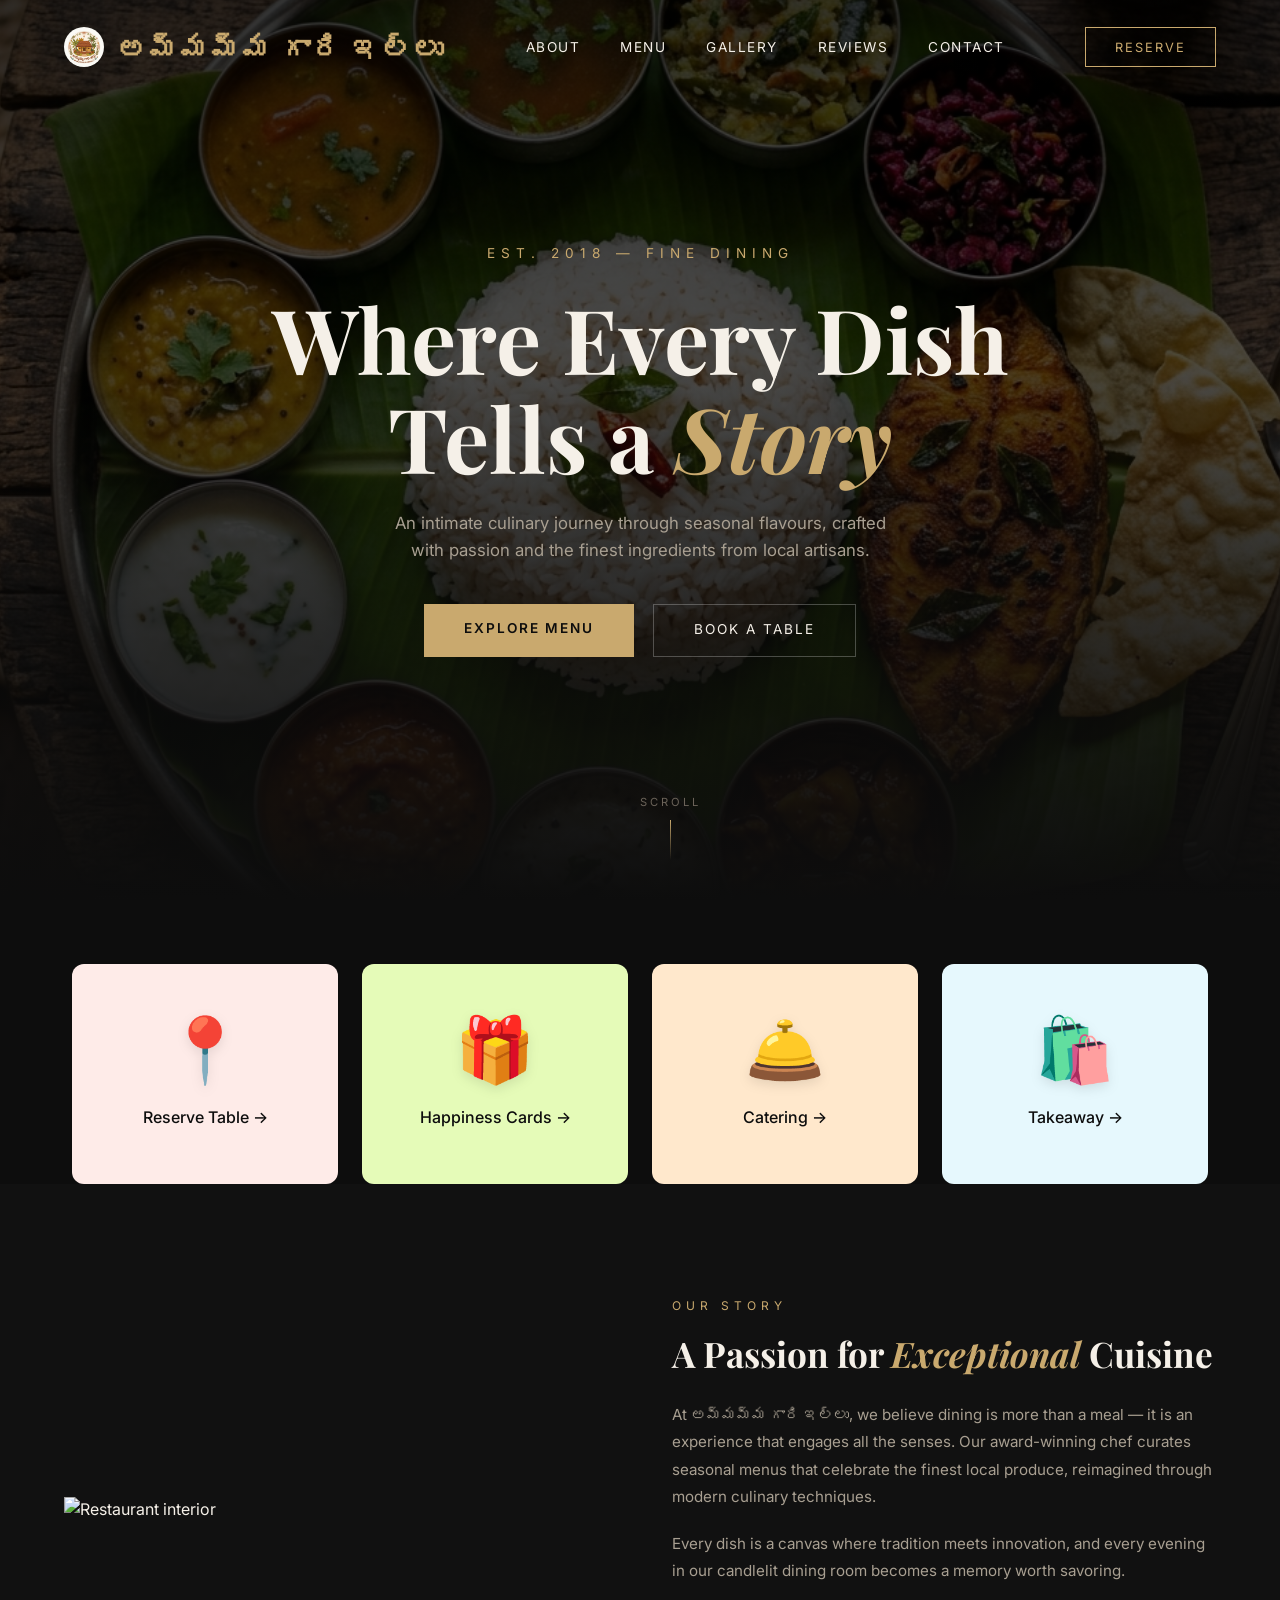
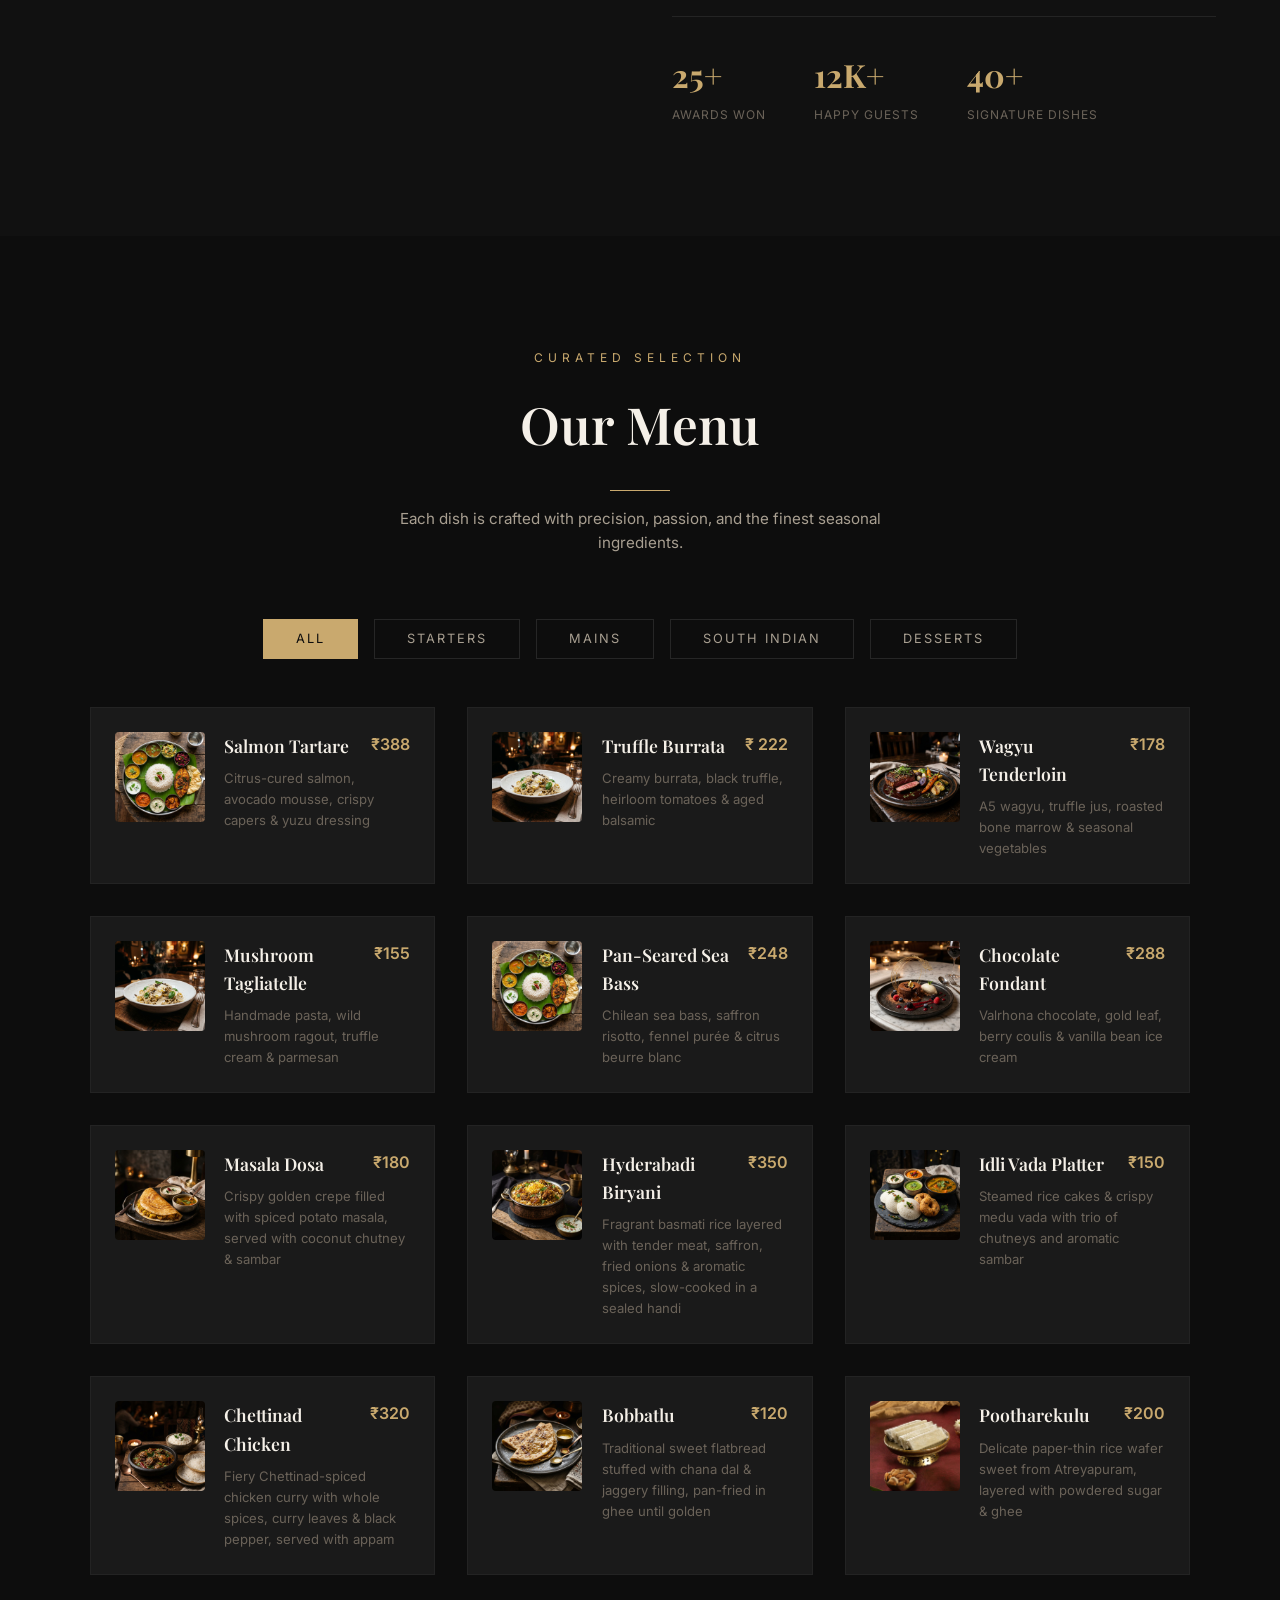
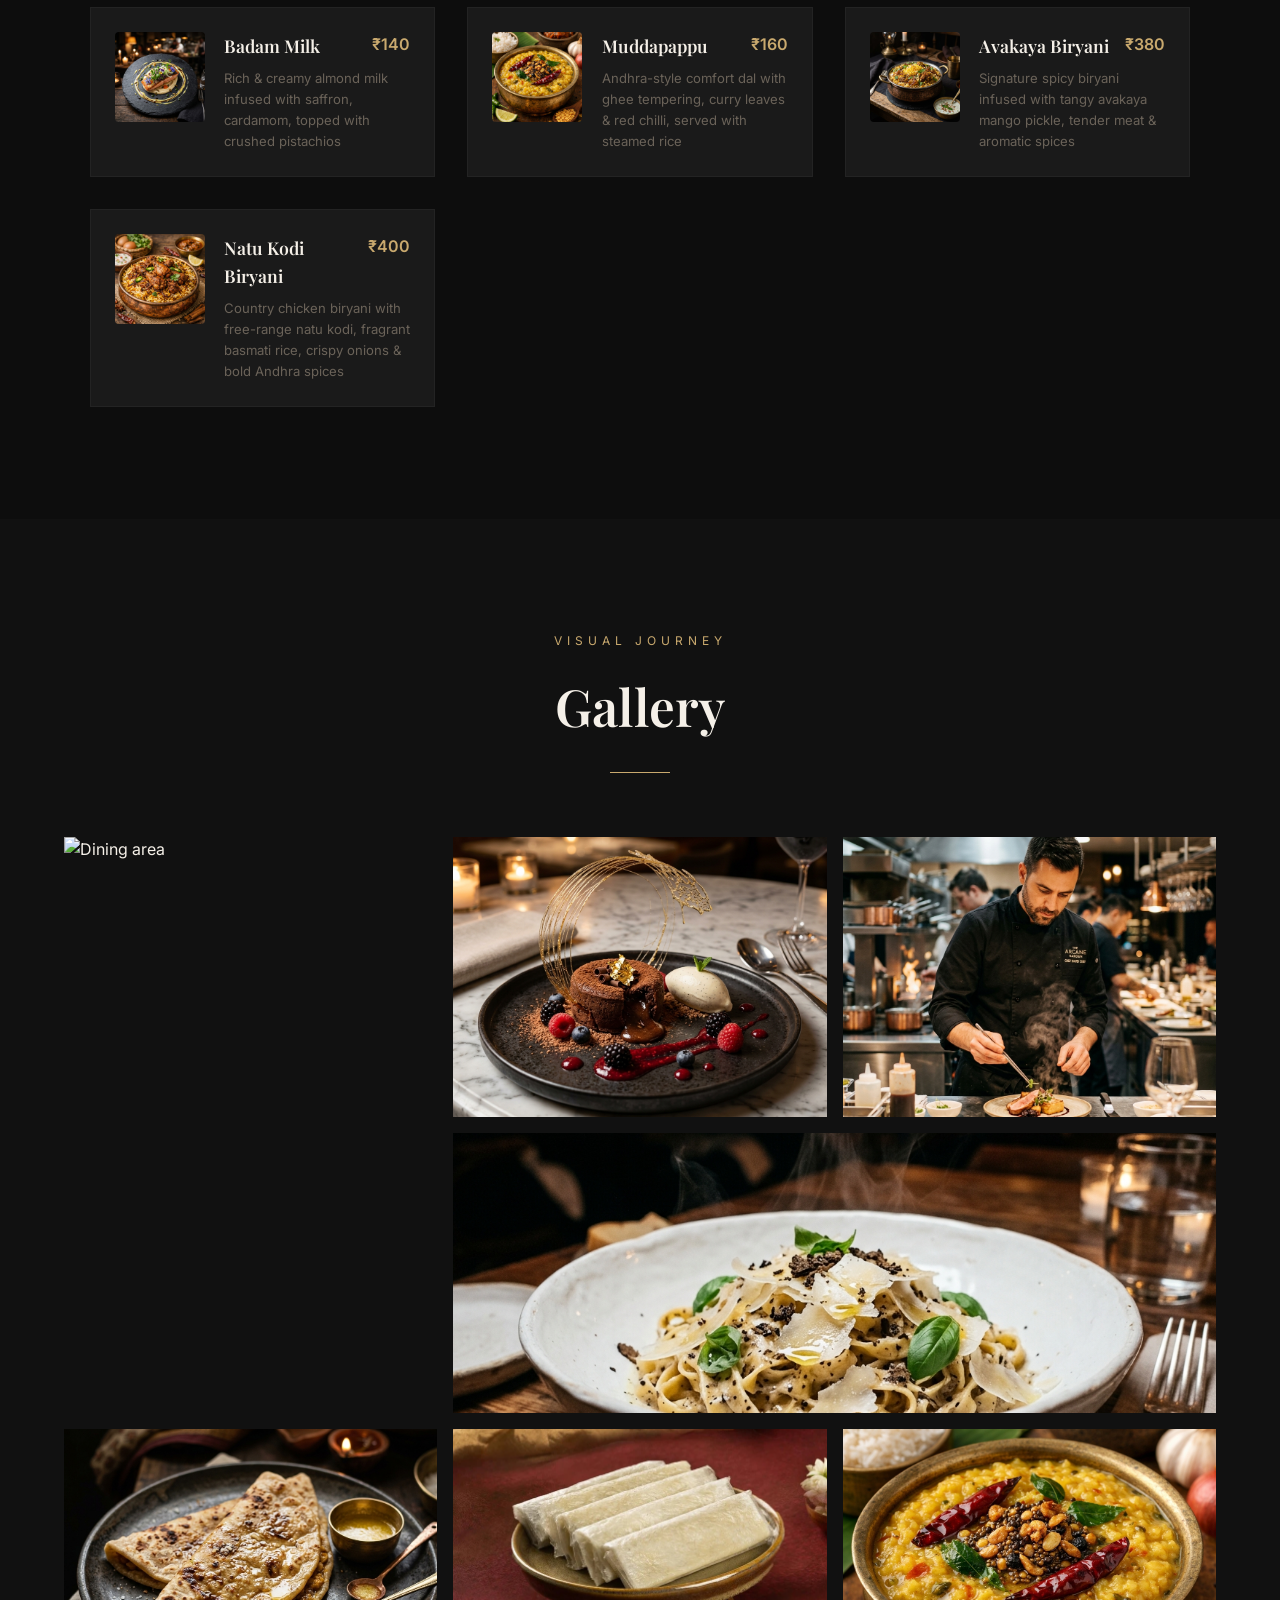
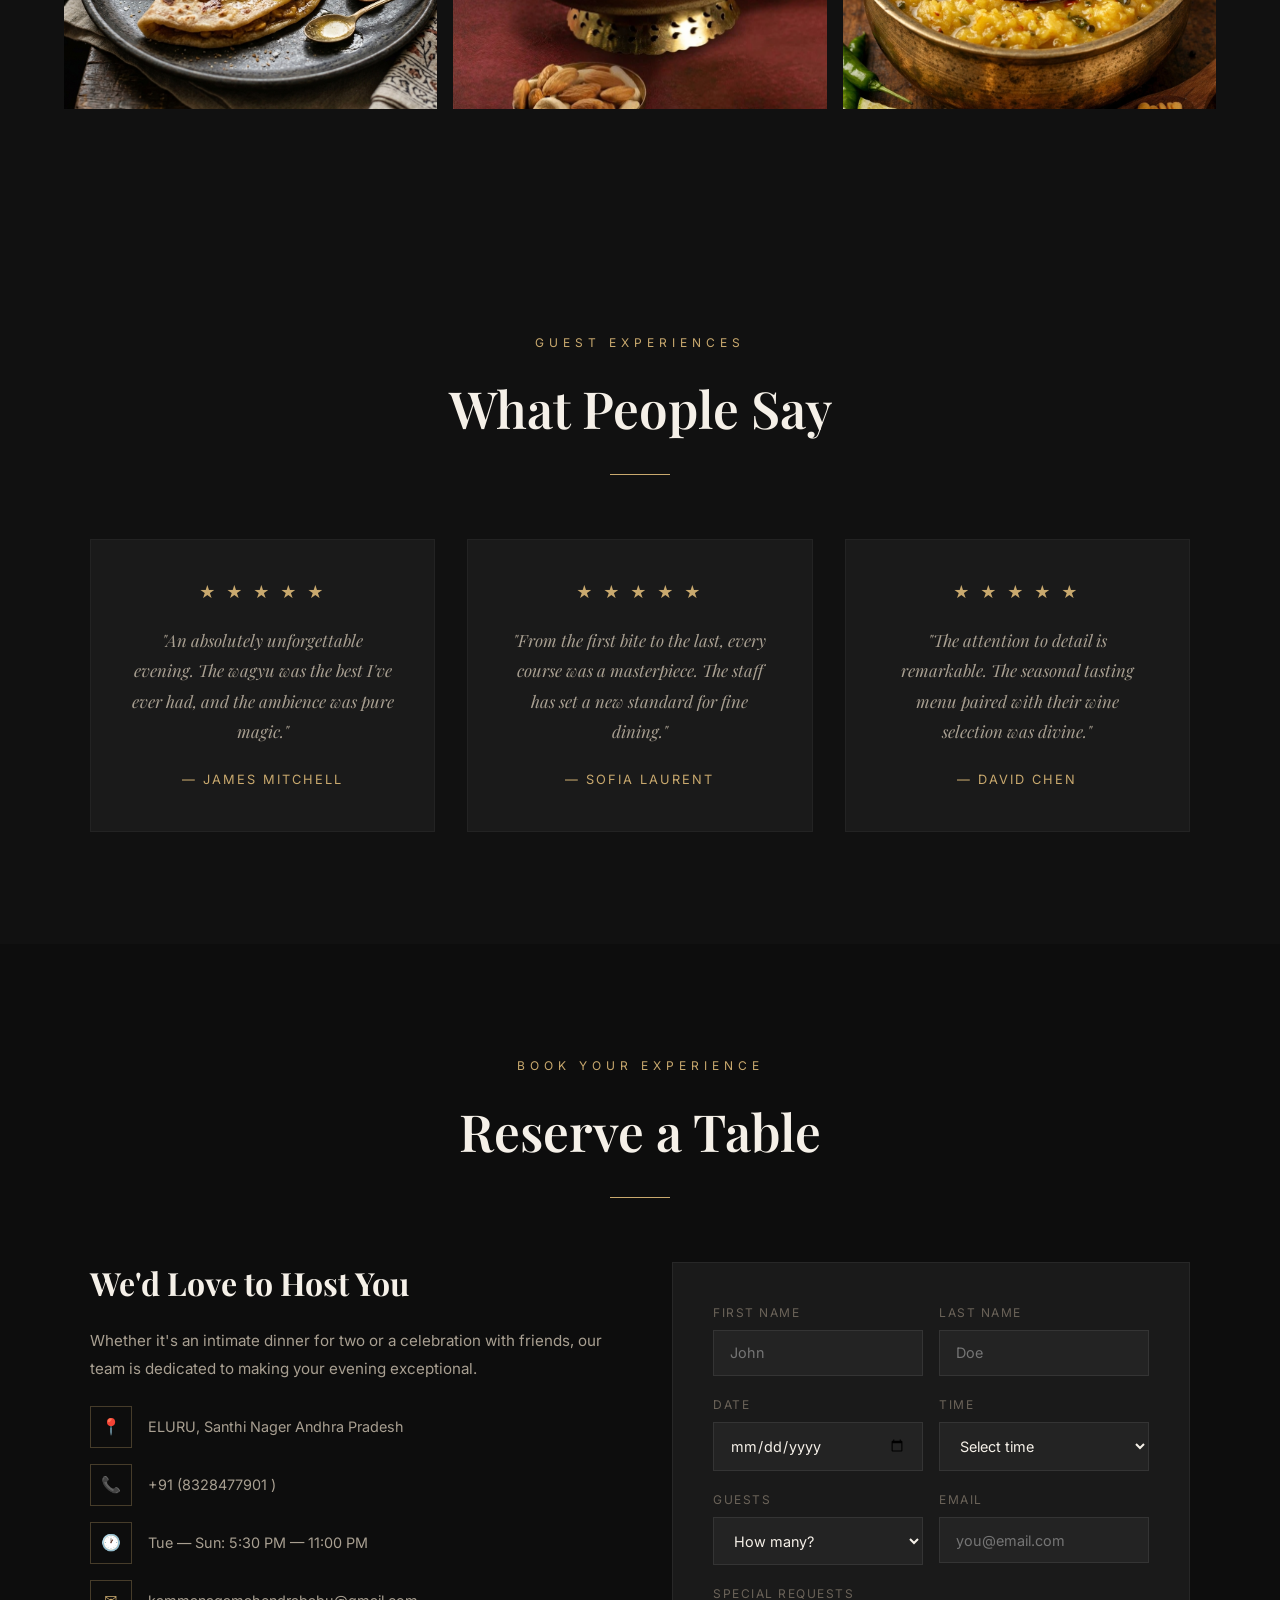
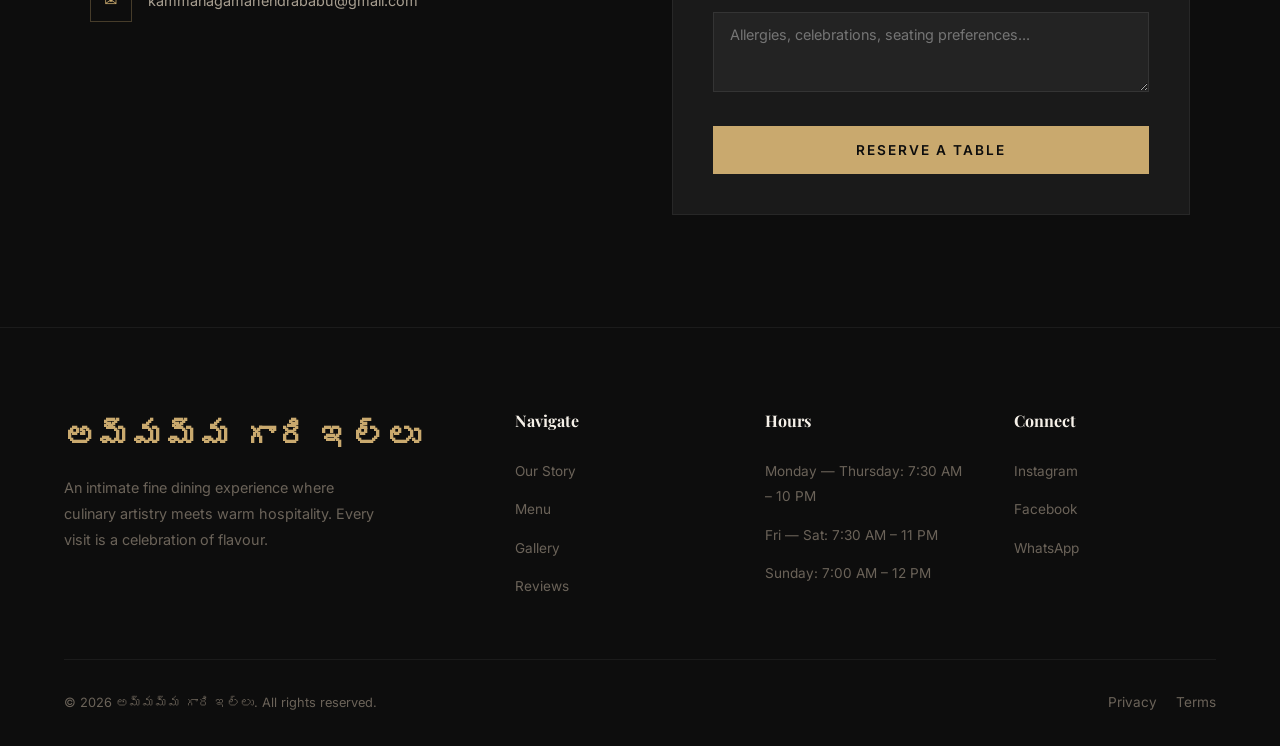
==== commit b570e8b6: "Add files via upload" ====
--- a/index.html
+++ b/index.html
@@ -1,221 +1,528 @@
-<!DOCTYPE html>
-<html lang="en">
-
-<head>
-    <meta charset="UTF-8" />
-    <meta name="viewport" content="width=device-width, initial-scale=1.0" />
-    <title>అమ్మమ్మ గారి ఇల్లు — Fine Dining Restaurant</title>
-    <meta name="description"
-        content="Experience exquisite fine dining at అమ్మమ్మ గారి ఇల్లు. Award-winning cuisine crafted with passion, seasonal ingredients, and culinary artistry in an elegant atmosphere." />
-    <link rel="stylesheet" href="style.css" />
-</head>
-
-<body>
-
-    <!-- ─── NAVBAR ─── -->
-    <nav class="navbar" id="navbar">
-        <a href="#" class="nav-logo"><img src="logo.png" alt="Ammamma Gari Illu Logo" class="nav-logo-img" /> అమ్మమ్మ
-            గారి ఇల్లు</a>
-        <ul class="nav-links">
-            <li><a href="#about">About</a></li>
-            <li><a href="menu.html">Menu</a></li>
-            <li><a href="#gallery">Gallery</a></li>
-            <li><a href="#reviews">Reviews</a></li>
-            <li><a href="reservation.html">Contact</a></li>
-        </ul>
-        <button class="nav-reserve-btn" onclick="window.location.href='reservation.html'">Reserve</button>
-        <button class="hamburger" id="hamburger" aria-label="Open menu">
-            <span></span><span></span><span></span>
-        </button>
-    </nav>
-
-    <!-- ─── MOBILE MENU ─── -->
-    <div class="mobile-menu" id="mobileMenu">
-        <button class="mobile-close" id="mobileClose" aria-label="Close menu">&times;</button>
-        <a href="#about">About</a>
-        <a href="menu.html">Menu</a>
-        <a href="#gallery">Gallery</a>
-        <a href="#reviews">Reviews</a>
-        <a href="reservation.html">Reserve</a>
-    </div>
-
-    <!-- ─── HERO ─── -->
-    <section class="hero" id="hero">
-        <div class="hero-bg">
-            <img src="hero-food.png" alt="Signature dish" />
-        </div>
-        <div class="hero-overlay"></div>
-        <div class="hero-content">
-            <p class="hero-subtitle">Est. 2018 — Fine Dining</p>
-            <h1 class="hero-title">Where Every Dish Tells a <em>Story</em></h1>
-            <p class="hero-desc">An intimate culinary journey through seasonal flavours, crafted with passion and the
-                finest
-                ingredients from local artisans.</p>
-            <div class="hero-btns">
-                <a href="menu.html" class="btn-primary">Explore Menu</a>
-                <a href="reservation.html" class="btn-outline">Book a Table</a>
-            </div>
-        </div>
-        <div class="scroll-indicator">
-            <span>Scroll</span>
-            <div class="scroll-line"></div>
-        </div>
-    </section>
-
-    <!-- ─── QUICK LINKS ─── -->
-    <section class="quick-links reveal">
-        <a href="reservation.html" class="quick-link-card ql-reserve">
-            <div class="quick-link-icon">📍</div>
-            <div class="quick-link-text">Reserve Table &rarr;</div>
-        </a>
-        <a href="#" class="quick-link-card ql-cards">
-            <div class="quick-link-icon">🎁</div>
-            <div class="quick-link-text">Happiness Cards &rarr;</div>
-        </a>
-        <a href="#" class="quick-link-card ql-catering">
-            <div class="quick-link-icon">🛎️</div>
-            <div class="quick-link-text">Catering &rarr;</div>
-        </a>
-        <a href="#" class="quick-link-card ql-takeaway">
-            <div class="quick-link-icon">🛍️</div>
-            <div class="quick-link-text">Takeaway &rarr;</div>
-        </a>
-    </section>
-
-    <!-- ─── ABOUT ─── -->
-    <section class="section about" id="about">
-        <div class="about-grid">
-            <div class="about-image reveal">
-                <img src="traditional-interior.png" alt="Restaurant interior" />
-                <div class="about-image-badge">
-                    <div class="number">8</div>
-                    <div class="label">Years of<br />Excellence</div>
-                </div>
-            </div>
-            <div class="about-text reveal">
-                <span class="section-tag">Our Story</span>
-                <h3>A Passion for <em>Exceptional</em> Cuisine</h3>
-                <p>At అమ్మమ్మ గారి ఇల్లు, we believe dining is more than a meal — it is an experience that engages all
-                    the
-                    senses. Our
-                    award-winning chef curates seasonal menus that celebrate the finest local produce, reimagined
-                    through modern
-                    culinary techniques.</p>
-                <p>Every dish is a canvas where tradition meets innovation, and every evening in our candlelit dining
-                    room
-                    becomes a memory worth savoring.</p>
-                <div class="about-stats">
-                    <div class="stat">
-                        <div class="stat-num" data-count="25" data-suffix="+">0</div>
-                        <div class="stat-label">Awards Won</div>
-                    </div>
-                    <div class="stat">
-                        <div class="stat-num" data-count="12" data-suffix="K+">0</div>
-                        <div class="stat-label">Happy Guests</div>
-                    </div>
-                    <div class="stat">
-                        <div class="stat-num" data-count="40" data-suffix="+">0</div>
-                        <div class="stat-label">Signature Dishes</div>
-                    </div>
-                </div>
-            </div>
-        </div>
-    </section>
-
-    <!-- ─── GALLERY ─── -->
-    <section class="section gallery" id="gallery">
-        <div class="section-header reveal">
-            <span class="section-tag">Visual Journey</span>
-            <h2 class="section-title">Gallery</h2>
-            <div class="section-line"></div>
-        </div>
-        <div class="gallery-grid reveal">
-            <div class="gallery-item"><img src="traditional-interior.png" alt="Dining area" /></div>
-            <div class="gallery-item"><img src="dessert.png" alt="Dessert plating" /></div>
-            <div class="gallery-item"><img src="rose-milk.png" alt="Rajahmundry Rose Milk" /></div>
-            <div class="gallery-item"><img src="pasta.png" alt="Pasta dish" /></div>
-            <div class="gallery-item"><img src="gallery-pootharekulu.jpg" alt="Pootharekulu" /></div>
-            <div class="gallery-item"><img src="gallery-bobbatlu.jpg" alt="Bobbatlu" /></div>
-            <div class="gallery-item"><img src="gallery-muddapappu.jpg" alt="Muddapappu Dal" /></div>
-        </div>
-    </section>
-
-    <!-- ─── TESTIMONIALS ─── -->
-    <section class="section testimonials" id="reviews">
-        <div class="section-header reveal">
-            <span class="section-tag">Guest Experiences</span>
-            <h2 class="section-title">What People Say</h2>
-            <div class="section-line"></div>
-        </div>
-        <div class="testimonials-track reveal">
-            <div class="testimonial-card">
-                <div class="testimonial-stars">★ ★ ★ ★ ★</div>
-                <p class="testimonial-text">"An absolutely unforgettable evening. The wagyu was the best I've ever had,
-                    and the
-                    ambience was pure magic."</p>
-                <p class="testimonial-author">— James Mitchell</p>
-            </div>
-            <div class="testimonial-card">
-                <div class="testimonial-stars">★ ★ ★ ★ ★</div>
-                <p class="testimonial-text">"From the first bite to the last, every course was a masterpiece. The staff
-                    has set a
-                    new standard for fine dining."</p>
-                <p class="testimonial-author">— Sofia Laurent</p>
-            </div>
-            <div class="testimonial-card">
-                <div class="testimonial-stars">★ ★ ★ ★ ★</div>
-                <p class="testimonial-text">"The attention to detail is remarkable. The seasonal tasting menu paired
-                    with their
-                    wine selection was divine."</p>
-                <p class="testimonial-author">— David Chen</p>
-            </div>
-        </div>
-    </section>
-
-    <!-- ─── FOOTER ─── -->
-    <footer class="footer">
-        <div class="footer-grid">
-            <div class="footer-brand">
-                <a href="#" class="nav-logo">అమ్మమ్మ గారి ఇల్లు</a>
-                <p>An intimate fine dining experience where culinary artistry meets warm hospitality. Every visit is a
-                    celebration of flavour.</p>
-            </div>
-            <div class="footer-col">
-                <h4>Navigate</h4>
-                <ul>
-                    <li><a href="#about">Our Story</a></li>
-                    <li><a href="menu.html">Menu</a></li>
-                    <li><a href="#gallery">Gallery</a></li>
-                    <li><a href="#reviews">Reviews</a></li>
-                </ul>
-            </div>
-            <div class="footer-col">
-                <h4>Hours</h4>
-                <ul>
-                    <li><a href="#">Monday — Thursday: 7:30 AM – 10 PM</a></li>
-                    <li><a href="#">Fri — Sat: 7:30 AM – 11 PM</a></li>
-                    <li><a href="#">Sunday: 7:00 AM – 12 PM</a></li>
-                </ul>
-            </div>
-            <div class="footer-col">
-                <h4>Connect</h4>
-                <ul>
-                    <li><a href="https://www.instagram.com/mahendrachowdary_kamma/" target="_blank"
-                            rel="noopener noreferrer">Instagram</a></li>
-                    <li><a href="#">Facebook</a></li>
-                    <li><a href="https://wa.me/918328477901" target="_blank" rel="noopener noreferrer">WhatsApp</a></li>
-                </ul>
-            </div>
-        </div>
-        <div class="footer-bottom">
-            <span>&copy; 2026 అమ్మమ్మ గారి ఇల్లు. All rights reserved.</span>
-            <div class="social-links">
-                <a href="#">Privacy</a>
-                <a href="#">Terms</a>
-            </div>
-        </div>
-    </footer>
-    <script src="script.js"></script>
-</body>
-
+<!DOCTYPE html>
+<html lang="en">
+
+<head>
+    <meta charset="UTF-8" />
+    <meta name="viewport" content="width=device-width, initial-scale=1.0" />
+    <title>అమ్మమ్మ గారి ఇల్లు — Fine Dining Restaurant</title>
+    <meta name="description"
+        content="Experience exquisite fine dining at అమ్మమ్మ గారి ఇల్లు. Award-winning cuisine crafted with passion, seasonal ingredients, and culinary artistry in an elegant atmosphere." />
+    <link rel="stylesheet" href="style.css" />
+</head>
+
+<body>
+
+    <!-- ─── NAVBAR ─── -->
+    <nav class="navbar" id="navbar">
+        <a href="#" class="nav-logo"><img src="logo.png" alt="Ammamma Gari Illu Logo" class="nav-logo-img" /> అమ్మమ్మ
+            గారి ఇల్లు</a>
+        <ul class="nav-links">
+            <li><a href="#about">About</a></li>
+            <li><a href="#menu">Menu</a></li>
+            <li><a href="#gallery">Gallery</a></li>
+            <li><a href="#reviews">Reviews</a></li>
+            <li><a href="#reservation">Contact</a></li>
+        </ul>
+        <button class="nav-reserve-btn"
+            onclick="document.getElementById('reservation').scrollIntoView({behavior:'smooth'})">Reserve</button>
+        <button class="hamburger" id="hamburger" aria-label="Open menu">
+            <span></span><span></span><span></span>
+        </button>
+    </nav>
+
+    <!-- ─── MOBILE MENU ─── -->
+    <div class="mobile-menu" id="mobileMenu">
+        <button class="mobile-close" id="mobileClose" aria-label="Close menu">&times;</button>
+        <a href="#about">About</a>
+        <a href="#menu">Menu</a>
+        <a href="#gallery">Gallery</a>
+        <a href="#reviews">Reviews</a>
+        <a href="#reservation">Reserve</a>
+    </div>
+
+    <!-- ─── HERO ─── -->
+    <section class="hero" id="hero">
+        <div class="hero-bg">
+            <img src="hero-food.png" alt="Signature dish" />
+        </div>
+        <div class="hero-overlay"></div>
+        <div class="hero-content">
+            <p class="hero-subtitle">Est. 2018 — Fine Dining</p>
+            <h1 class="hero-title">Where Every Dish Tells a <em>Story</em></h1>
+            <p class="hero-desc">An intimate culinary journey through seasonal flavours, crafted with passion and the
+                finest
+                ingredients from local artisans.</p>
+            <div class="hero-btns">
+                <a href="#menu" class="btn-primary">Explore Menu</a>
+                <a href="#reservation" class="btn-outline">Book a Table</a>
+            </div>
+        </div>
+        <div class="scroll-indicator">
+            <span>Scroll</span>
+            <div class="scroll-line"></div>
+        </div>
+    </section>
+
+    <!-- ─── QUICK LINKS ─── -->
+    <section class="quick-links reveal">
+        <a href="#reservation" class="quick-link-card ql-reserve">
+            <div class="quick-link-icon">📍</div>
+            <div class="quick-link-text">Reserve Table &rarr;</div>
+        </a>
+        <a href="#" class="quick-link-card ql-cards">
+            <div class="quick-link-icon">🎁</div>
+            <div class="quick-link-text">Happiness Cards &rarr;</div>
+        </a>
+        <a href="#" class="quick-link-card ql-catering">
+            <div class="quick-link-icon">🛎️</div>
+            <div class="quick-link-text">Catering &rarr;</div>
+        </a>
+        <a href="#" class="quick-link-card ql-takeaway">
+            <div class="quick-link-icon">🛍️</div>
+            <div class="quick-link-text">Takeaway &rarr;</div>
+        </a>
+    </section>
+
+    <!-- ─── ABOUT ─── -->
+    <section class="section about" id="about">
+        <div class="about-grid">
+            <div class="about-image reveal">
+                <img src="interior.png" alt="Restaurant interior" />
+                <div class="about-image-badge">
+                    <div class="number">8</div>
+                    <div class="label">Years of<br />Excellence</div>
+                </div>
+            </div>
+            <div class="about-text reveal">
+                <span class="section-tag">Our Story</span>
+                <h3>A Passion for <em>Exceptional</em> Cuisine</h3>
+                <p>At అమ్మమ్మ గారి ఇల్లు, we believe dining is more than a meal — it is an experience that engages all
+                    the
+                    senses. Our
+                    award-winning chef curates seasonal menus that celebrate the finest local produce, reimagined
+                    through modern
+                    culinary techniques.</p>
+                <p>Every dish is a canvas where tradition meets innovation, and every evening in our candlelit dining
+                    room
+                    becomes a memory worth savoring.</p>
+                <div class="about-stats">
+                    <div class="stat">
+                        <div class="stat-num" data-count="25" data-suffix="+">0</div>
+                        <div class="stat-label">Awards Won</div>
+                    </div>
+                    <div class="stat">
+                        <div class="stat-num" data-count="12" data-suffix="K+">0</div>
+                        <div class="stat-label">Happy Guests</div>
+                    </div>
+                    <div class="stat">
+                        <div class="stat-num" data-count="40" data-suffix="+">0</div>
+                        <div class="stat-label">Signature Dishes</div>
+                    </div>
+                </div>
+            </div>
+        </div>
+    </section>
+
+    <!-- ─── MENU ─── -->
+    <section class="section menu" id="menu">
+        <div class="section-header reveal">
+            <span class="section-tag">Curated Selection</span>
+            <h2 class="section-title">Our Menu</h2>
+            <div class="section-line"></div>
+            <p class="section-desc">Each dish is crafted with precision, passion, and the finest seasonal ingredients.
+            </p>
+        </div>
+
+        <div class="menu-tabs reveal">
+            <button class="menu-tab active" data-category="all">All</button>
+            <button class="menu-tab" data-category="starters">Starters</button>
+            <button class="menu-tab" data-category="mains">Mains</button>
+            <button class="menu-tab" data-category="south-indian">South Indian</button>
+            <button class="menu-tab" data-category="desserts">Desserts</button>
+        </div>
+
+        <div class="menu-grid">
+            <div class="menu-card reveal" data-category="starters">
+                <img class="menu-card-img" src="hero-food.png" alt="Seared Salmon Tartare" />
+                <div class="menu-card-info">
+                    <div class="menu-card-top">
+                        <span class="menu-card-name">Salmon Tartare</span>
+                        <span class="menu-card-price">₹388</span>
+                    </div>
+                    <p class="menu-card-desc">Citrus-cured salmon, avocado mousse, crispy capers & yuzu dressing</p>
+                </div>
+            </div>
+
+            <div class="menu-card reveal" data-category="starters">
+                <img class="menu-card-img" src="pasta.png" alt="Truffle Burrata" />
+                <div class="menu-card-info">
+                    <div class="menu-card-top">
+                        <span class="menu-card-name">Truffle Burrata</span>
+                        <span class="menu-card-price">₹ 222</span>
+                    </div>
+                    <p class="menu-card-desc">Creamy burrata, black truffle, heirloom tomatoes & aged balsamic</p>
+                </div>
+            </div>
+
+            <div class="menu-card reveal" data-category="mains">
+                <img class="menu-card-img" src="steak.png" alt="Wagyu Tenderloin" />
+                <div class="menu-card-info">
+                    <div class="menu-card-top">
+                        <span class="menu-card-name">Wagyu Tenderloin</span>
+                        <span class="menu-card-price">₹178</span>
+                    </div>
+                    <p class="menu-card-desc">A5 wagyu, truffle jus, roasted bone marrow & seasonal vegetables</p>
+                </div>
+            </div>
+
+            <div class="menu-card reveal" data-category="mains">
+                <img class="menu-card-img" src="pasta.png" alt="Wild Mushroom Tagliatelle" />
+                <div class="menu-card-info">
+                    <div class="menu-card-top">
+                        <span class="menu-card-name">Mushroom Tagliatelle</span>
+                        <span class="menu-card-price">₹155</span>
+                    </div>
+                    <p class="menu-card-desc">Handmade pasta, wild mushroom ragout, truffle cream & parmesan</p>
+                </div>
+            </div>
+
+            <div class="menu-card reveal" data-category="mains">
+                <img class="menu-card-img" src="hero-food.png" alt="Pan-Seared Sea Bass" />
+                <div class="menu-card-info">
+                    <div class="menu-card-top">
+                        <span class="menu-card-name">Pan-Seared Sea Bass</span>
+                        <span class="menu-card-price">₹248</span>
+                    </div>
+                    <p class="menu-card-desc">Chilean sea bass, saffron risotto, fennel purée & citrus beurre blanc</p>
+                </div>
+            </div>
+
+            <div class="menu-card reveal" data-category="desserts">
+                <img class="menu-card-img" src="dessert.png" alt="Chocolate Fondant" />
+                <div class="menu-card-info">
+                    <div class="menu-card-top">
+                        <span class="menu-card-name">Chocolate Fondant</span>
+                        <span class="menu-card-price">₹288</span>
+                    </div>
+                    <p class="menu-card-desc">Valrhona chocolate, gold leaf, berry coulis & vanilla bean ice cream</p>
+                </div>
+            </div>
+
+            <div class="menu-card reveal" data-category="south-indian">
+                <img class="menu-card-img" src="dosa.png" alt="Masala Dosa" />
+                <div class="menu-card-info">
+                    <div class="menu-card-top">
+                        <span class="menu-card-name">Masala Dosa</span>
+                        <span class="menu-card-price">₹180</span>
+                    </div>
+                    <p class="menu-card-desc">Crispy golden crepe filled with spiced potato masala, served with coconut
+                        chutney &
+                        sambar</p>
+                </div>
+            </div>
+
+            <div class="menu-card reveal" data-category="south-indian">
+                <img class="menu-card-img" src="biryani.png" alt="Hyderabadi Biryani" />
+                <div class="menu-card-info">
+                    <div class="menu-card-top">
+                        <span class="menu-card-name">Hyderabadi Biryani</span>
+                        <span class="menu-card-price">₹350</span>
+                    </div>
+                    <p class="menu-card-desc">Fragrant basmati rice layered with tender meat, saffron, fried onions &
+                        aromatic
+                        spices, slow-cooked in a sealed handi</p>
+                </div>
+            </div>
+
+            <div class="menu-card reveal" data-category="south-indian">
+                <img class="menu-card-img" src="idli.png" alt="Idli Vada Platter" />
+                <div class="menu-card-info">
+                    <div class="menu-card-top">
+                        <span class="menu-card-name">Idli Vada Platter</span>
+                        <span class="menu-card-price">₹150</span>
+                    </div>
+                    <p class="menu-card-desc">Steamed rice cakes & crispy medu vada with trio of chutneys and aromatic
+                        sambar</p>
+                </div>
+            </div>
+
+            <div class="menu-card reveal" data-category="south-indian">
+                <img class="menu-card-img" src="chettinad.png" alt="Chettinad Chicken" />
+                <div class="menu-card-info">
+                    <div class="menu-card-top">
+                        <span class="menu-card-name">Chettinad Chicken</span>
+                        <span class="menu-card-price">₹320</span>
+                    </div>
+                    <p class="menu-card-desc">Fiery Chettinad-spiced chicken curry with whole spices, curry leaves &
+                        black pepper,
+                        served with appam</p>
+                </div>
+            </div>
+
+            <div class="menu-card reveal" data-category="south-indian">
+                <img class="menu-card-img" src="bobbatlu.png" alt="Bobbatlu" />
+                <div class="menu-card-info">
+                    <div class="menu-card-top">
+                        <span class="menu-card-name">Bobbatlu</span>
+                        <span class="menu-card-price">₹120</span>
+                    </div>
+                    <p class="menu-card-desc">Traditional sweet flatbread stuffed with chana dal & jaggery filling,
+                        pan-fried in
+                        ghee until golden</p>
+                </div>
+            </div>
+
+            <div class="menu-card reveal" data-category="south-indian">
+                <img class="menu-card-img" src="pootharekulu.jpg" alt="Pootharekulu" />
+                <div class="menu-card-info">
+                    <div class="menu-card-top">
+                        <span class="menu-card-name">Pootharekulu</span>
+                        <span class="menu-card-price">₹200</span>
+                    </div>
+                    <p class="menu-card-desc">Delicate paper-thin rice wafer sweet from Atreyapuram, layered with
+                        powdered sugar &
+                        ghee</p>
+                </div>
+            </div>
+
+            <div class="menu-card reveal" data-category="south-indian">
+                <img class="menu-card-img" src="badam-milk.png" alt="Badam Milk" />
+                <div class="menu-card-info">
+                    <div class="menu-card-top">
+                        <span class="menu-card-name">Badam Milk</span>
+                        <span class="menu-card-price">₹140</span>
+                    </div>
+                    <p class="menu-card-desc">Rich & creamy almond milk infused with saffron, cardamom, topped with
+                        crushed
+                        pistachios</p>
+                </div>
+            </div>
+
+            <div class="menu-card reveal" data-category="south-indian">
+                <img class="menu-card-img" src="muddapappu.jpg" alt="Muddapappu" />
+                <div class="menu-card-info">
+                    <div class="menu-card-top">
+                        <span class="menu-card-name">Muddapappu</span>
+                        <span class="menu-card-price">₹160</span>
+                    </div>
+                    <p class="menu-card-desc">Andhra-style comfort dal with ghee tempering, curry leaves & red chilli,
+                        served with
+                        steamed rice</p>
+                </div>
+            </div>
+
+            <div class="menu-card reveal" data-category="south-indian">
+                <img class="menu-card-img" src="avakaya-biryani.png" alt="Avakaya Biryani" />
+                <div class="menu-card-info">
+                    <div class="menu-card-top">
+                        <span class="menu-card-name">Avakaya Biryani</span>
+                        <span class="menu-card-price">₹380</span>
+                    </div>
+                    <p class="menu-card-desc">Signature spicy biryani infused with tangy avakaya mango pickle, tender
+                        meat &
+                        aromatic spices</p>
+                </div>
+            </div>
+
+            <div class="menu-card reveal" data-category="south-indian">
+                <img class="menu-card-img" src="natu-kodi-biryani.jpg" alt="Natu Kodi Biryani" />
+                <div class="menu-card-info">
+                    <div class="menu-card-top">
+                        <span class="menu-card-name">Natu Kodi Biryani</span>
+                        <span class="menu-card-price">₹400</span>
+                    </div>
+                    <p class="menu-card-desc">Country chicken biryani with free-range natu kodi, fragrant basmati rice,
+                        crispy onions & bold Andhra spices</p>
+                </div>
+            </div>
+
+        </div>
+    </section>
+
+    <!-- ─── GALLERY ─── -->
+    <section class="section gallery" id="gallery">
+        <div class="section-header reveal">
+            <span class="section-tag">Visual Journey</span>
+            <h2 class="section-title">Gallery</h2>
+            <div class="section-line"></div>
+        </div>
+        <div class="gallery-grid reveal">
+            <div class="gallery-item"><img src="interior.png" alt="Dining area" /></div>
+            <div class="gallery-item"><img src="dessert.png" alt="Dessert plating" /></div>
+            <div class="gallery-item"><img src="chef.png" alt="Chef at work" /></div>
+            <div class="gallery-item"><img src="pasta.png" alt="Pasta dish" /></div>
+            <div class="gallery-item"><img src="gallery-pootharekulu.jpg" alt="Pootharekulu" /></div>
+            <div class="gallery-item"><img src="gallery-bobbatlu.jpg" alt="Bobbatlu" /></div>
+            <div class="gallery-item"><img src="gallery-muddapappu.jpg" alt="Muddapappu Dal" /></div>
+        </div>
+    </section>
+
+    <!-- ─── TESTIMONIALS ─── -->
+    <section class="section testimonials" id="reviews">
+        <div class="section-header reveal">
+            <span class="section-tag">Guest Experiences</span>
+            <h2 class="section-title">What People Say</h2>
+            <div class="section-line"></div>
+        </div>
+        <div class="testimonials-track reveal">
+            <div class="testimonial-card">
+                <div class="testimonial-stars">★ ★ ★ ★ ★</div>
+                <p class="testimonial-text">"An absolutely unforgettable evening. The wagyu was the best I've ever had,
+                    and the
+                    ambience was pure magic."</p>
+                <p class="testimonial-author">— James Mitchell</p>
+            </div>
+            <div class="testimonial-card">
+                <div class="testimonial-stars">★ ★ ★ ★ ★</div>
+                <p class="testimonial-text">"From the first bite to the last, every course was a masterpiece. The staff
+                    has set a
+                    new standard for fine dining."</p>
+                <p class="testimonial-author">— Sofia Laurent</p>
+            </div>
+            <div class="testimonial-card">
+                <div class="testimonial-stars">★ ★ ★ ★ ★</div>
+                <p class="testimonial-text">"The attention to detail is remarkable. The seasonal tasting menu paired
+                    with their
+                    wine selection was divine."</p>
+                <p class="testimonial-author">— David Chen</p>
+            </div>
+        </div>
+    </section>
+
+    <!-- ─── RESERVATION ─── -->
+    <section class="section reservation" id="reservation">
+        <div class="section-header reveal">
+            <span class="section-tag">Book Your Experience</span>
+            <h2 class="section-title">Reserve a Table</h2>
+            <div class="section-line"></div>
+        </div>
+        <div class="reservation-wrapper">
+            <div class="reservation-info reveal">
+                <h3>We'd Love to Host You</h3>
+                <p>Whether it's an intimate dinner for two or a celebration with friends, our team is dedicated to
+                    making your
+                    evening exceptional.</p>
+                <div class="info-item">
+                    <div class="info-icon">📍</div>
+                    <span>ELURU, Santhi Nager Andhra Pradesh</span>
+                </div>
+                <div class="info-item">
+                    <div class="info-icon">📞</div>
+                    <span>+91 (8328477901 )</span>
+                </div>
+                <div class="info-item">
+                    <div class="info-icon">🕐</div>
+                    <span>Tue — Sun: 5:30 PM — 11:00 PM</span>
+                </div>
+                <div class="info-item">
+                    <div class="info-icon">✉️</div>
+                    <span>kammanagamahendrababu@gmail.com</span>
+                </div>
+            </div>
+            <form class="reservation-form reveal" id="reservationForm">
+                <div class="form-row">
+                    <div class="form-group">
+                        <label for="fname">First Name</label>
+                        <input type="text" id="fname" placeholder="John" required />
+                    </div>
+                    <div class="form-group">
+                        <label for="lname">Last Name</label>
+                        <input type="text" id="lname" placeholder="Doe" required />
+                    </div>
+                </div>
+                <div class="form-row">
+                    <div class="form-group">
+                        <label for="date">Date</label>
+                        <input type="date" id="date" required />
+                    </div>
+                    <div class="form-group">
+                        <label for="time">Time</label>
+                        <select id="time" required>
+                            <option value="">Select time</option>
+                            <option>5:30 PM</option>
+                            <option>6:00 PM</option>
+                            <option>6:30 PM</option>
+                            <option>7:00 PM</option>
+                            <option>7:30 PM</option>
+                            <option>8:00 PM</option>
+                            <option>8:30 PM</option>
+                            <option>9:00 PM</option>
+                            <option>9:30 PM</option>
+                        </select>
+                    </div>
+                </div>
+                <div class="form-row">
+                    <div class="form-group">
+                        <label for="guests">Guests</label>
+                        <select id="guests" required>
+                            <option value="">How many?</option>
+                            <option>1 Guest</option>
+                            <option>2 Guests</option>
+                            <option>3 Guests</option>
+                            <option>4 Guests</option>
+                            <option>5 Guests</option>
+                            <option>6+ Guests</option>
+                        </select>
+                    </div>
+                    <div class="form-group">
+                        <label for="email">Email</label>
+                        <input type="email" id="email" placeholder="you@email.com" required />
+                    </div>
+                </div>
+                <div class="form-group">
+                    <label for="notes">Special Requests</label>
+                    <textarea id="notes" placeholder="Allergies, celebrations, seating preferences..."></textarea>
+                </div>
+                <button type="submit" class="form-submit">Reserve a Table</button>
+            </form>
+        </div>
+    </section>
+
+    <!-- ─── FOOTER ─── -->
+    <footer class="footer">
+        <div class="footer-grid">
+            <div class="footer-brand">
+                <a href="#" class="nav-logo">అమ్మమ్మ గారి ఇల్లు</a>
+                <p>An intimate fine dining experience where culinary artistry meets warm hospitality. Every visit is a
+                    celebration of flavour.</p>
+            </div>
+            <div class="footer-col">
+                <h4>Navigate</h4>
+                <ul>
+                    <li><a href="#about">Our Story</a></li>
+                    <li><a href="#menu">Menu</a></li>
+                    <li><a href="#gallery">Gallery</a></li>
+                    <li><a href="#reviews">Reviews</a></li>
+                </ul>
+            </div>
+            <div class="footer-col">
+                <h4>Hours</h4>
+                <ul>
+                    <li><a href="#">Monday — Thursday: 7:30 AM – 10 PM</a></li>
+                    <li><a href="#">Fri — Sat: 7:30 AM – 11 PM</a></li>
+                    <li><a href="#">Sunday: 7:00 AM – 12 PM</a></li>
+                </ul>
+            </div>
+            <div class="footer-col">
+                <h4>Connect</h4>
+                <ul>
+                    <li><a href="https://www.instagram.com/mahendrachowdary_kamma/" target="_blank"
+                            rel="noopener noreferrer">Instagram</a></li>
+                    <li><a href="#">Facebook</a></li>
+                    <li><a href="https://wa.me/918328477901" target="_blank" rel="noopener noreferrer">WhatsApp</a></li>
+                </ul>
+            </div>
+        </div>
+        <div class="footer-bottom">
+            <span>&copy; 2026 అమ్మమ్మ గారి ఇల్లు. All rights reserved.</span>
+            <div class="social-links">
+                <a href="#">Privacy</a>
+                <a href="#">Terms</a>
+            </div>
+        </div>
+    </footer>
+
+    <script src="script.js"></script>
+</body>
+
 </html>
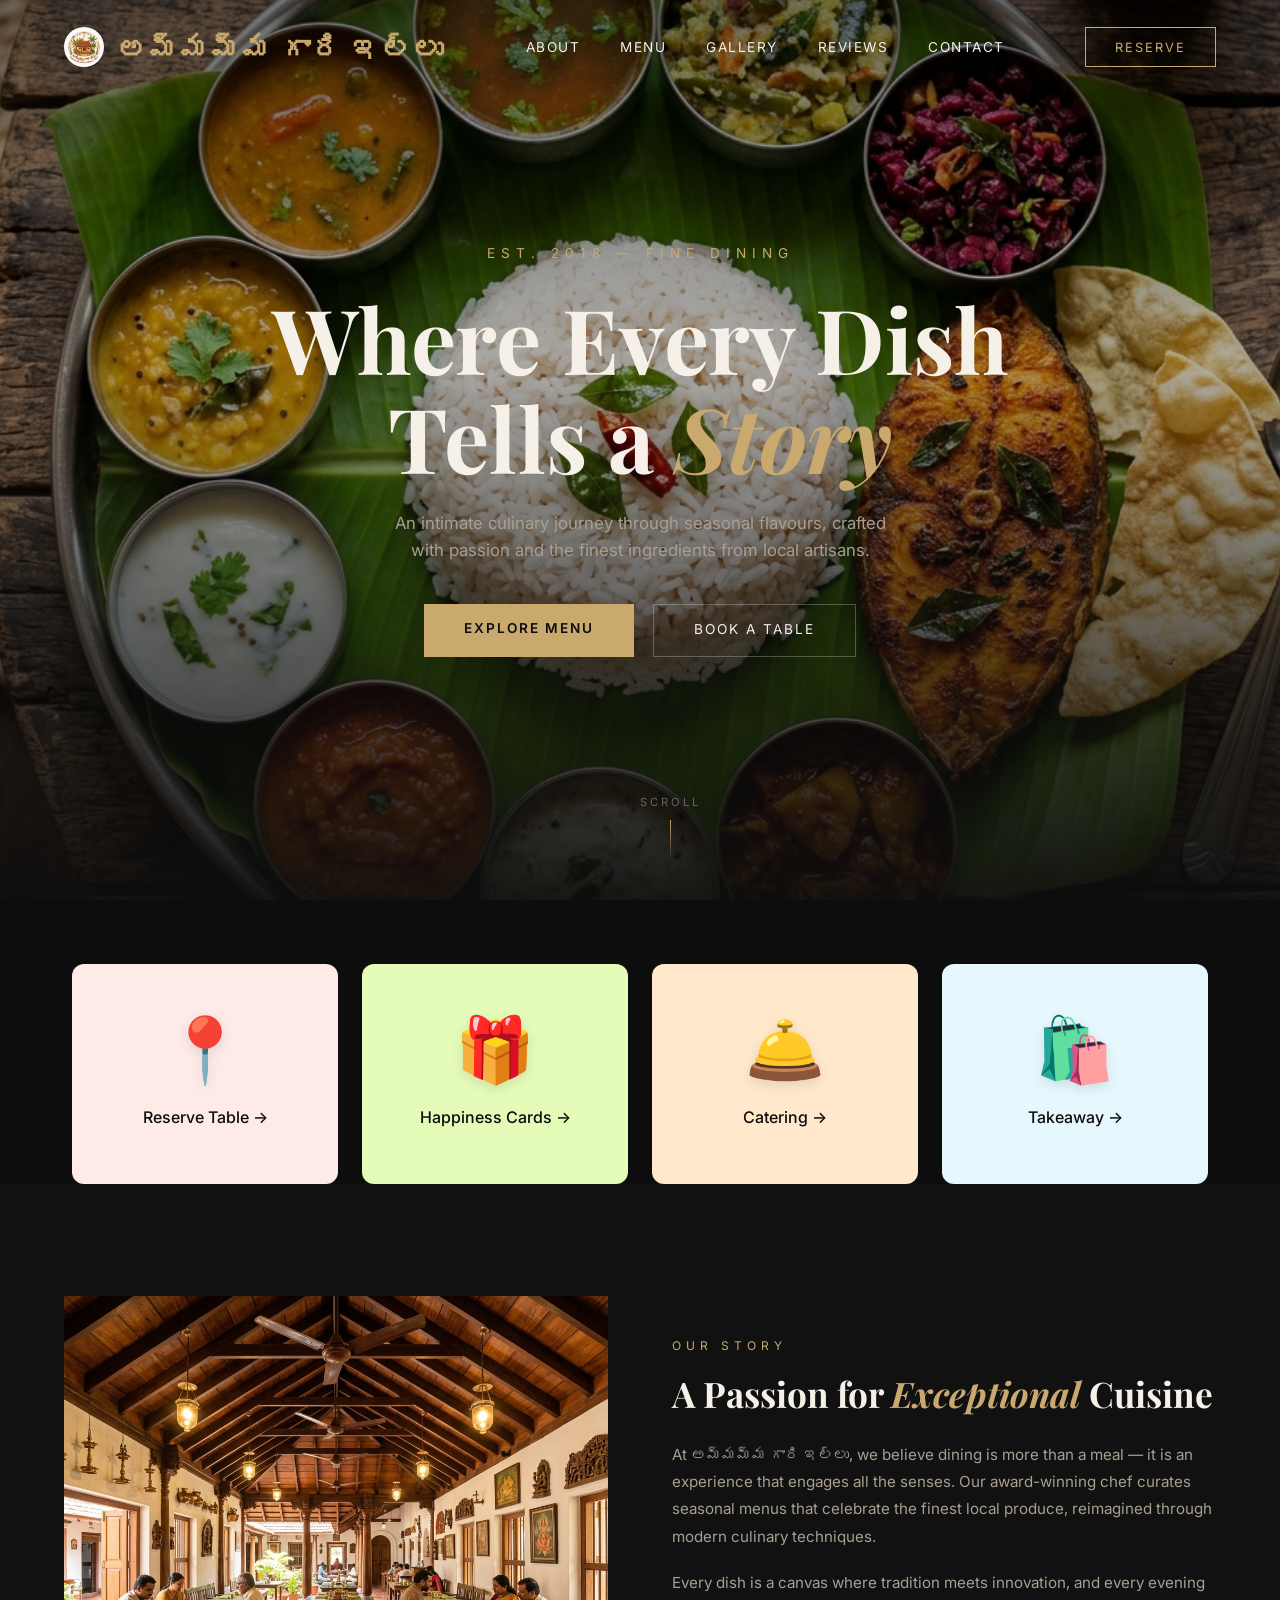
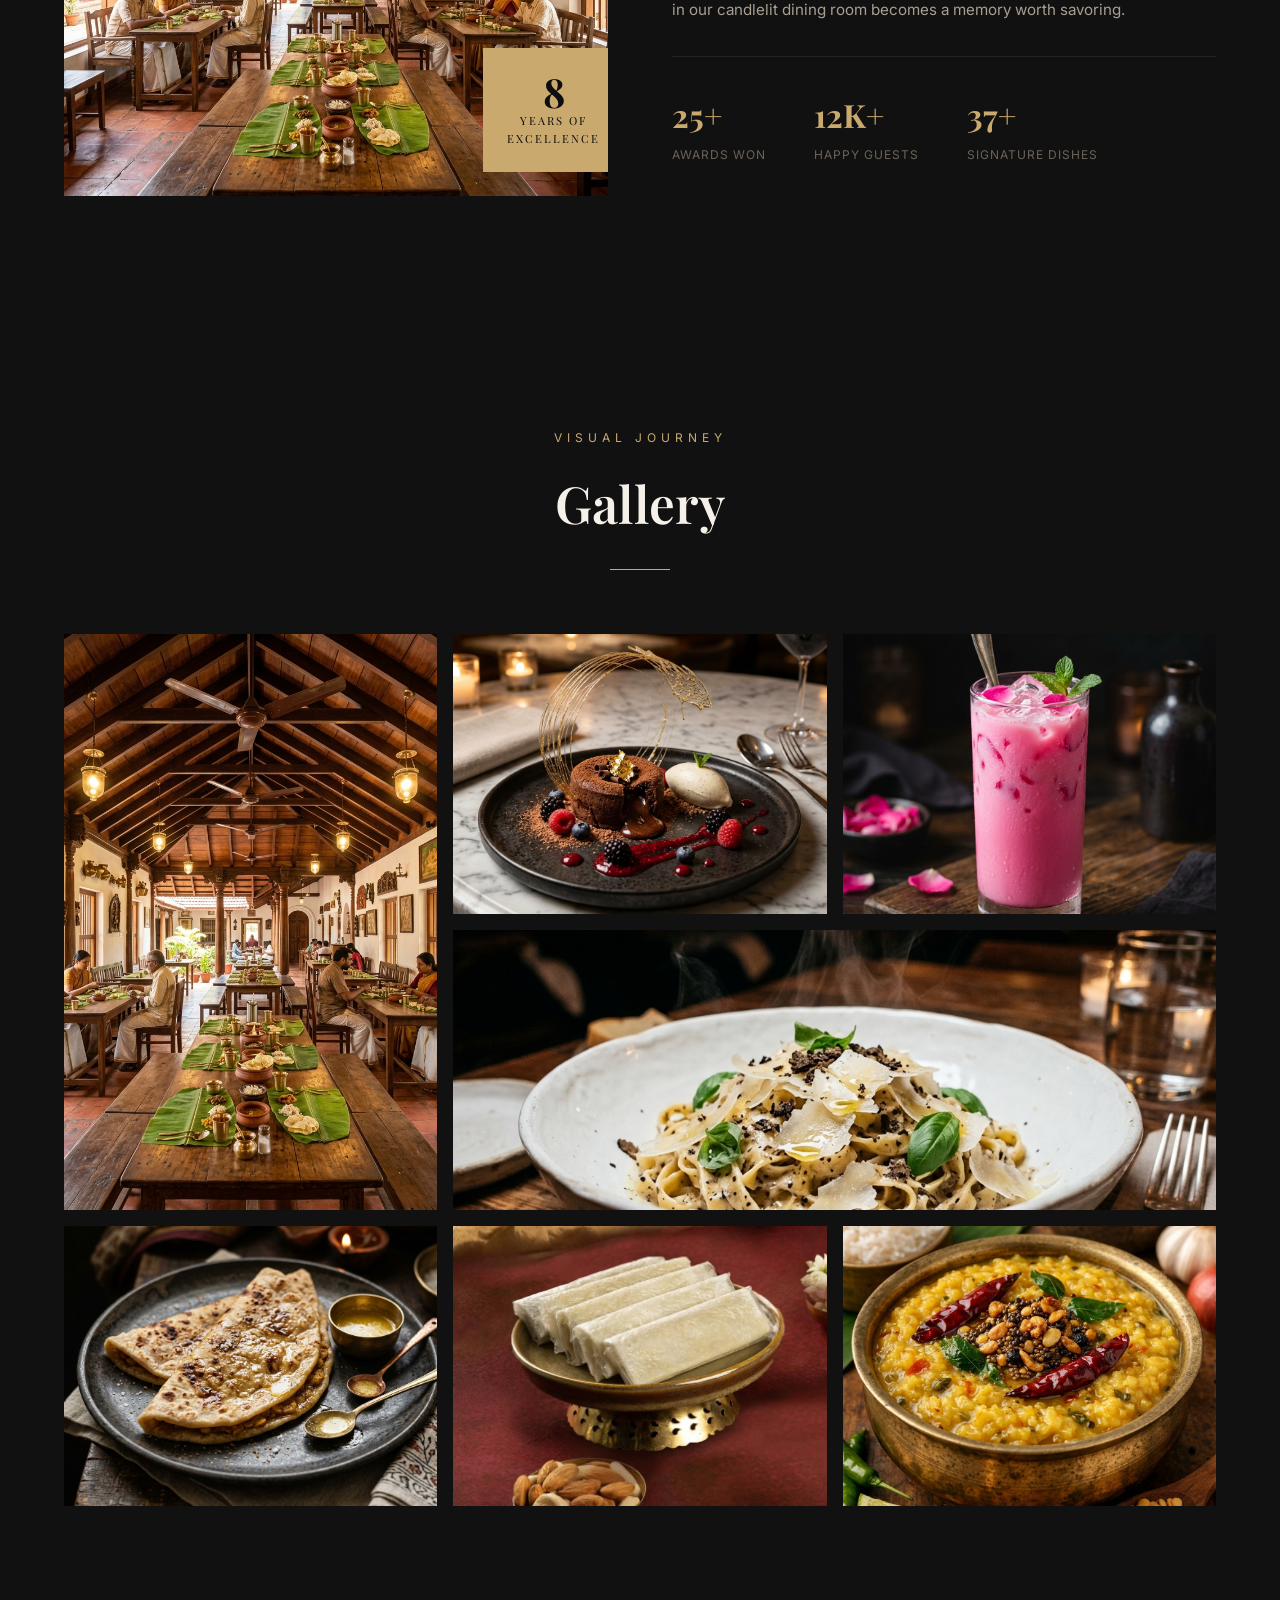
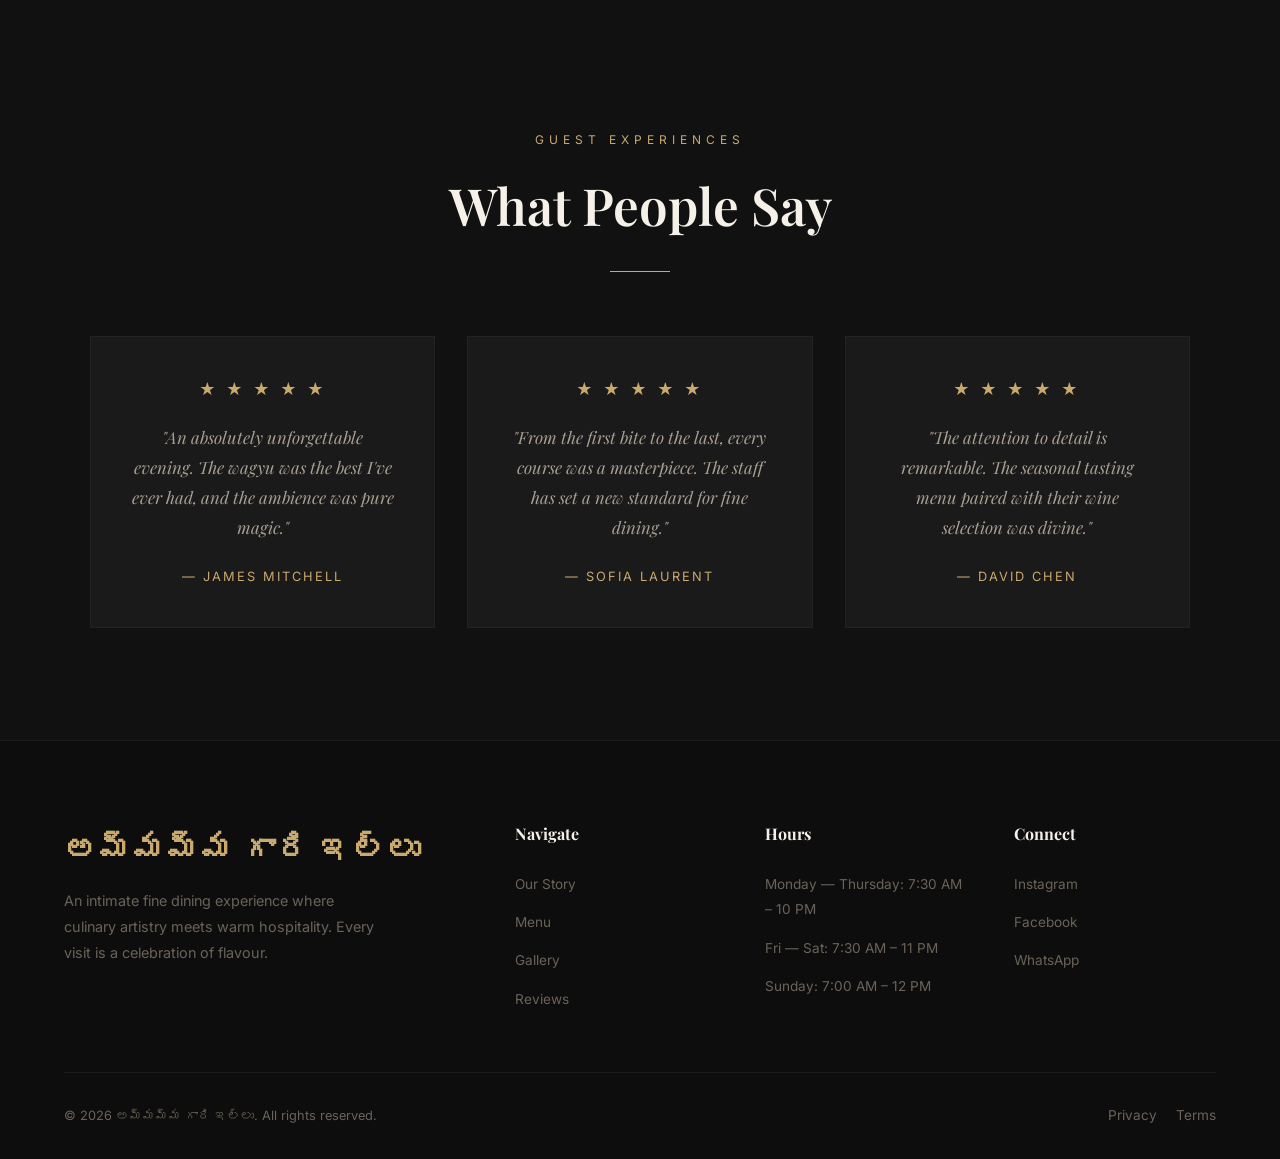
==== commit c27cdd12: "Add files via upload" ====
--- a/index.html
+++ b/index.html
@@ -1,528 +1,221 @@
-<!DOCTYPE html>
-<html lang="en">
-
-<head>
-    <meta charset="UTF-8" />
-    <meta name="viewport" content="width=device-width, initial-scale=1.0" />
-    <title>అమ్మమ్మ గారి ఇల్లు — Fine Dining Restaurant</title>
-    <meta name="description"
-        content="Experience exquisite fine dining at అమ్మమ్మ గారి ఇల్లు. Award-winning cuisine crafted with passion, seasonal ingredients, and culinary artistry in an elegant atmosphere." />
-    <link rel="stylesheet" href="style.css" />
-</head>
-
-<body>
-
-    <!-- ─── NAVBAR ─── -->
-    <nav class="navbar" id="navbar">
-        <a href="#" class="nav-logo"><img src="logo.png" alt="Ammamma Gari Illu Logo" class="nav-logo-img" /> అమ్మమ్మ
-            గారి ఇల్లు</a>
-        <ul class="nav-links">
-            <li><a href="#about">About</a></li>
-            <li><a href="#menu">Menu</a></li>
-            <li><a href="#gallery">Gallery</a></li>
-            <li><a href="#reviews">Reviews</a></li>
-            <li><a href="#reservation">Contact</a></li>
-        </ul>
-        <button class="nav-reserve-btn"
-            onclick="document.getElementById('reservation').scrollIntoView({behavior:'smooth'})">Reserve</button>
-        <button class="hamburger" id="hamburger" aria-label="Open menu">
-            <span></span><span></span><span></span>
-        </button>
-    </nav>
-
-    <!-- ─── MOBILE MENU ─── -->
-    <div class="mobile-menu" id="mobileMenu">
-        <button class="mobile-close" id="mobileClose" aria-label="Close menu">&times;</button>
-        <a href="#about">About</a>
-        <a href="#menu">Menu</a>
-        <a href="#gallery">Gallery</a>
-        <a href="#reviews">Reviews</a>
-        <a href="#reservation">Reserve</a>
-    </div>
-
-    <!-- ─── HERO ─── -->
-    <section class="hero" id="hero">
-        <div class="hero-bg">
-            <img src="hero-food.png" alt="Signature dish" />
-        </div>
-        <div class="hero-overlay"></div>
-        <div class="hero-content">
-            <p class="hero-subtitle">Est. 2018 — Fine Dining</p>
-            <h1 class="hero-title">Where Every Dish Tells a <em>Story</em></h1>
-            <p class="hero-desc">An intimate culinary journey through seasonal flavours, crafted with passion and the
-                finest
-                ingredients from local artisans.</p>
-            <div class="hero-btns">
-                <a href="#menu" class="btn-primary">Explore Menu</a>
-                <a href="#reservation" class="btn-outline">Book a Table</a>
-            </div>
-        </div>
-        <div class="scroll-indicator">
-            <span>Scroll</span>
-            <div class="scroll-line"></div>
-        </div>
-    </section>
-
-    <!-- ─── QUICK LINKS ─── -->
-    <section class="quick-links reveal">
-        <a href="#reservation" class="quick-link-card ql-reserve">
-            <div class="quick-link-icon">📍</div>
-            <div class="quick-link-text">Reserve Table &rarr;</div>
-        </a>
-        <a href="#" class="quick-link-card ql-cards">
-            <div class="quick-link-icon">🎁</div>
-            <div class="quick-link-text">Happiness Cards &rarr;</div>
-        </a>
-        <a href="#" class="quick-link-card ql-catering">
-            <div class="quick-link-icon">🛎️</div>
-            <div class="quick-link-text">Catering &rarr;</div>
-        </a>
-        <a href="#" class="quick-link-card ql-takeaway">
-            <div class="quick-link-icon">🛍️</div>
-            <div class="quick-link-text">Takeaway &rarr;</div>
-        </a>
-    </section>
-
-    <!-- ─── ABOUT ─── -->
-    <section class="section about" id="about">
-        <div class="about-grid">
-            <div class="about-image reveal">
-                <img src="interior.png" alt="Restaurant interior" />
-                <div class="about-image-badge">
-                    <div class="number">8</div>
-                    <div class="label">Years of<br />Excellence</div>
-                </div>
-            </div>
-            <div class="about-text reveal">
-                <span class="section-tag">Our Story</span>
-                <h3>A Passion for <em>Exceptional</em> Cuisine</h3>
-                <p>At అమ్మమ్మ గారి ఇల్లు, we believe dining is more than a meal — it is an experience that engages all
-                    the
-                    senses. Our
-                    award-winning chef curates seasonal menus that celebrate the finest local produce, reimagined
-                    through modern
-                    culinary techniques.</p>
-                <p>Every dish is a canvas where tradition meets innovation, and every evening in our candlelit dining
-                    room
-                    becomes a memory worth savoring.</p>
-                <div class="about-stats">
-                    <div class="stat">
-                        <div class="stat-num" data-count="25" data-suffix="+">0</div>
-                        <div class="stat-label">Awards Won</div>
-                    </div>
-                    <div class="stat">
-                        <div class="stat-num" data-count="12" data-suffix="K+">0</div>
-                        <div class="stat-label">Happy Guests</div>
-                    </div>
-                    <div class="stat">
-                        <div class="stat-num" data-count="40" data-suffix="+">0</div>
-                        <div class="stat-label">Signature Dishes</div>
-                    </div>
-                </div>
-            </div>
-        </div>
-    </section>
-
-    <!-- ─── MENU ─── -->
-    <section class="section menu" id="menu">
-        <div class="section-header reveal">
-            <span class="section-tag">Curated Selection</span>
-            <h2 class="section-title">Our Menu</h2>
-            <div class="section-line"></div>
-            <p class="section-desc">Each dish is crafted with precision, passion, and the finest seasonal ingredients.
-            </p>
-        </div>
-
-        <div class="menu-tabs reveal">
-            <button class="menu-tab active" data-category="all">All</button>
-            <button class="menu-tab" data-category="starters">Starters</button>
-            <button class="menu-tab" data-category="mains">Mains</button>
-            <button class="menu-tab" data-category="south-indian">South Indian</button>
-            <button class="menu-tab" data-category="desserts">Desserts</button>
-        </div>
-
-        <div class="menu-grid">
-            <div class="menu-card reveal" data-category="starters">
-                <img class="menu-card-img" src="hero-food.png" alt="Seared Salmon Tartare" />
-                <div class="menu-card-info">
-                    <div class="menu-card-top">
-                        <span class="menu-card-name">Salmon Tartare</span>
-                        <span class="menu-card-price">₹388</span>
-                    </div>
-                    <p class="menu-card-desc">Citrus-cured salmon, avocado mousse, crispy capers & yuzu dressing</p>
-                </div>
-            </div>
-
-            <div class="menu-card reveal" data-category="starters">
-                <img class="menu-card-img" src="pasta.png" alt="Truffle Burrata" />
-                <div class="menu-card-info">
-                    <div class="menu-card-top">
-                        <span class="menu-card-name">Truffle Burrata</span>
-                        <span class="menu-card-price">₹ 222</span>
-                    </div>
-                    <p class="menu-card-desc">Creamy burrata, black truffle, heirloom tomatoes & aged balsamic</p>
-                </div>
-            </div>
-
-            <div class="menu-card reveal" data-category="mains">
-                <img class="menu-card-img" src="steak.png" alt="Wagyu Tenderloin" />
-                <div class="menu-card-info">
-                    <div class="menu-card-top">
-                        <span class="menu-card-name">Wagyu Tenderloin</span>
-                        <span class="menu-card-price">₹178</span>
-                    </div>
-                    <p class="menu-card-desc">A5 wagyu, truffle jus, roasted bone marrow & seasonal vegetables</p>
-                </div>
-            </div>
-
-            <div class="menu-card reveal" data-category="mains">
-                <img class="menu-card-img" src="pasta.png" alt="Wild Mushroom Tagliatelle" />
-                <div class="menu-card-info">
-                    <div class="menu-card-top">
-                        <span class="menu-card-name">Mushroom Tagliatelle</span>
-                        <span class="menu-card-price">₹155</span>
-                    </div>
-                    <p class="menu-card-desc">Handmade pasta, wild mushroom ragout, truffle cream & parmesan</p>
-                </div>
-            </div>
-
-            <div class="menu-card reveal" data-category="mains">
-                <img class="menu-card-img" src="hero-food.png" alt="Pan-Seared Sea Bass" />
-                <div class="menu-card-info">
-                    <div class="menu-card-top">
-                        <span class="menu-card-name">Pan-Seared Sea Bass</span>
-                        <span class="menu-card-price">₹248</span>
-                    </div>
-                    <p class="menu-card-desc">Chilean sea bass, saffron risotto, fennel purée & citrus beurre blanc</p>
-                </div>
-            </div>
-
-            <div class="menu-card reveal" data-category="desserts">
-                <img class="menu-card-img" src="dessert.png" alt="Chocolate Fondant" />
-                <div class="menu-card-info">
-                    <div class="menu-card-top">
-                        <span class="menu-card-name">Chocolate Fondant</span>
-                        <span class="menu-card-price">₹288</span>
-                    </div>
-                    <p class="menu-card-desc">Valrhona chocolate, gold leaf, berry coulis & vanilla bean ice cream</p>
-                </div>
-            </div>
-
-            <div class="menu-card reveal" data-category="south-indian">
-                <img class="menu-card-img" src="dosa.png" alt="Masala Dosa" />
-                <div class="menu-card-info">
-                    <div class="menu-card-top">
-                        <span class="menu-card-name">Masala Dosa</span>
-                        <span class="menu-card-price">₹180</span>
-                    </div>
-                    <p class="menu-card-desc">Crispy golden crepe filled with spiced potato masala, served with coconut
-                        chutney &
-                        sambar</p>
-                </div>
-            </div>
-
-            <div class="menu-card reveal" data-category="south-indian">
-                <img class="menu-card-img" src="biryani.png" alt="Hyderabadi Biryani" />
-                <div class="menu-card-info">
-                    <div class="menu-card-top">
-                        <span class="menu-card-name">Hyderabadi Biryani</span>
-                        <span class="menu-card-price">₹350</span>
-                    </div>
-                    <p class="menu-card-desc">Fragrant basmati rice layered with tender meat, saffron, fried onions &
-                        aromatic
-                        spices, slow-cooked in a sealed handi</p>
-                </div>
-            </div>
-
-            <div class="menu-card reveal" data-category="south-indian">
-                <img class="menu-card-img" src="idli.png" alt="Idli Vada Platter" />
-                <div class="menu-card-info">
-                    <div class="menu-card-top">
-                        <span class="menu-card-name">Idli Vada Platter</span>
-                        <span class="menu-card-price">₹150</span>
-                    </div>
-                    <p class="menu-card-desc">Steamed rice cakes & crispy medu vada with trio of chutneys and aromatic
-                        sambar</p>
-                </div>
-            </div>
-
-            <div class="menu-card reveal" data-category="south-indian">
-                <img class="menu-card-img" src="chettinad.png" alt="Chettinad Chicken" />
-                <div class="menu-card-info">
-                    <div class="menu-card-top">
-                        <span class="menu-card-name">Chettinad Chicken</span>
-                        <span class="menu-card-price">₹320</span>
-                    </div>
-                    <p class="menu-card-desc">Fiery Chettinad-spiced chicken curry with whole spices, curry leaves &
-                        black pepper,
-                        served with appam</p>
-                </div>
-            </div>
-
-            <div class="menu-card reveal" data-category="south-indian">
-                <img class="menu-card-img" src="bobbatlu.png" alt="Bobbatlu" />
-                <div class="menu-card-info">
-                    <div class="menu-card-top">
-                        <span class="menu-card-name">Bobbatlu</span>
-                        <span class="menu-card-price">₹120</span>
-                    </div>
-                    <p class="menu-card-desc">Traditional sweet flatbread stuffed with chana dal & jaggery filling,
-                        pan-fried in
-                        ghee until golden</p>
-                </div>
-            </div>
-
-            <div class="menu-card reveal" data-category="south-indian">
-                <img class="menu-card-img" src="pootharekulu.jpg" alt="Pootharekulu" />
-                <div class="menu-card-info">
-                    <div class="menu-card-top">
-                        <span class="menu-card-name">Pootharekulu</span>
-                        <span class="menu-card-price">₹200</span>
-                    </div>
-                    <p class="menu-card-desc">Delicate paper-thin rice wafer sweet from Atreyapuram, layered with
-                        powdered sugar &
-                        ghee</p>
-                </div>
-            </div>
-
-            <div class="menu-card reveal" data-category="south-indian">
-                <img class="menu-card-img" src="badam-milk.png" alt="Badam Milk" />
-                <div class="menu-card-info">
-                    <div class="menu-card-top">
-                        <span class="menu-card-name">Badam Milk</span>
-                        <span class="menu-card-price">₹140</span>
-                    </div>
-                    <p class="menu-card-desc">Rich & creamy almond milk infused with saffron, cardamom, topped with
-                        crushed
-                        pistachios</p>
-                </div>
-            </div>
-
-            <div class="menu-card reveal" data-category="south-indian">
-                <img class="menu-card-img" src="muddapappu.jpg" alt="Muddapappu" />
-                <div class="menu-card-info">
-                    <div class="menu-card-top">
-                        <span class="menu-card-name">Muddapappu</span>
-                        <span class="menu-card-price">₹160</span>
-                    </div>
-                    <p class="menu-card-desc">Andhra-style comfort dal with ghee tempering, curry leaves & red chilli,
-                        served with
-                        steamed rice</p>
-                </div>
-            </div>
-
-            <div class="menu-card reveal" data-category="south-indian">
-                <img class="menu-card-img" src="avakaya-biryani.png" alt="Avakaya Biryani" />
-                <div class="menu-card-info">
-                    <div class="menu-card-top">
-                        <span class="menu-card-name">Avakaya Biryani</span>
-                        <span class="menu-card-price">₹380</span>
-                    </div>
-                    <p class="menu-card-desc">Signature spicy biryani infused with tangy avakaya mango pickle, tender
-                        meat &
-                        aromatic spices</p>
-                </div>
-            </div>
-
-            <div class="menu-card reveal" data-category="south-indian">
-                <img class="menu-card-img" src="natu-kodi-biryani.jpg" alt="Natu Kodi Biryani" />
-                <div class="menu-card-info">
-                    <div class="menu-card-top">
-                        <span class="menu-card-name">Natu Kodi Biryani</span>
-                        <span class="menu-card-price">₹400</span>
-                    </div>
-                    <p class="menu-card-desc">Country chicken biryani with free-range natu kodi, fragrant basmati rice,
-                        crispy onions & bold Andhra spices</p>
-                </div>
-            </div>
-
-        </div>
-    </section>
-
-    <!-- ─── GALLERY ─── -->
-    <section class="section gallery" id="gallery">
-        <div class="section-header reveal">
-            <span class="section-tag">Visual Journey</span>
-            <h2 class="section-title">Gallery</h2>
-            <div class="section-line"></div>
-        </div>
-        <div class="gallery-grid reveal">
-            <div class="gallery-item"><img src="interior.png" alt="Dining area" /></div>
-            <div class="gallery-item"><img src="dessert.png" alt="Dessert plating" /></div>
-            <div class="gallery-item"><img src="chef.png" alt="Chef at work" /></div>
-            <div class="gallery-item"><img src="pasta.png" alt="Pasta dish" /></div>
-            <div class="gallery-item"><img src="gallery-pootharekulu.jpg" alt="Pootharekulu" /></div>
-            <div class="gallery-item"><img src="gallery-bobbatlu.jpg" alt="Bobbatlu" /></div>
-            <div class="gallery-item"><img src="gallery-muddapappu.jpg" alt="Muddapappu Dal" /></div>
-        </div>
-    </section>
-
-    <!-- ─── TESTIMONIALS ─── -->
-    <section class="section testimonials" id="reviews">
-        <div class="section-header reveal">
-            <span class="section-tag">Guest Experiences</span>
-            <h2 class="section-title">What People Say</h2>
-            <div class="section-line"></div>
-        </div>
-        <div class="testimonials-track reveal">
-            <div class="testimonial-card">
-                <div class="testimonial-stars">★ ★ ★ ★ ★</div>
-                <p class="testimonial-text">"An absolutely unforgettable evening. The wagyu was the best I've ever had,
-                    and the
-                    ambience was pure magic."</p>
-                <p class="testimonial-author">— James Mitchell</p>
-            </div>
-            <div class="testimonial-card">
-                <div class="testimonial-stars">★ ★ ★ ★ ★</div>
-                <p class="testimonial-text">"From the first bite to the last, every course was a masterpiece. The staff
-                    has set a
-                    new standard for fine dining."</p>
-                <p class="testimonial-author">— Sofia Laurent</p>
-            </div>
-            <div class="testimonial-card">
-                <div class="testimonial-stars">★ ★ ★ ★ ★</div>
-                <p class="testimonial-text">"The attention to detail is remarkable. The seasonal tasting menu paired
-                    with their
-                    wine selection was divine."</p>
-                <p class="testimonial-author">— David Chen</p>
-            </div>
-        </div>
-    </section>
-
-    <!-- ─── RESERVATION ─── -->
-    <section class="section reservation" id="reservation">
-        <div class="section-header reveal">
-            <span class="section-tag">Book Your Experience</span>
-            <h2 class="section-title">Reserve a Table</h2>
-            <div class="section-line"></div>
-        </div>
-        <div class="reservation-wrapper">
-            <div class="reservation-info reveal">
-                <h3>We'd Love to Host You</h3>
-                <p>Whether it's an intimate dinner for two or a celebration with friends, our team is dedicated to
-                    making your
-                    evening exceptional.</p>
-                <div class="info-item">
-                    <div class="info-icon">📍</div>
-                    <span>ELURU, Santhi Nager Andhra Pradesh</span>
-                </div>
-                <div class="info-item">
-                    <div class="info-icon">📞</div>
-                    <span>+91 (8328477901 )</span>
-                </div>
-                <div class="info-item">
-                    <div class="info-icon">🕐</div>
-                    <span>Tue — Sun: 5:30 PM — 11:00 PM</span>
-                </div>
-                <div class="info-item">
-                    <div class="info-icon">✉️</div>
-                    <span>kammanagamahendrababu@gmail.com</span>
-                </div>
-            </div>
-            <form class="reservation-form reveal" id="reservationForm">
-                <div class="form-row">
-                    <div class="form-group">
-                        <label for="fname">First Name</label>
-                        <input type="text" id="fname" placeholder="John" required />
-                    </div>
-                    <div class="form-group">
-                        <label for="lname">Last Name</label>
-                        <input type="text" id="lname" placeholder="Doe" required />
-                    </div>
-                </div>
-                <div class="form-row">
-                    <div class="form-group">
-                        <label for="date">Date</label>
-                        <input type="date" id="date" required />
-                    </div>
-                    <div class="form-group">
-                        <label for="time">Time</label>
-                        <select id="time" required>
-                            <option value="">Select time</option>
-                            <option>5:30 PM</option>
-                            <option>6:00 PM</option>
-                            <option>6:30 PM</option>
-                            <option>7:00 PM</option>
-                            <option>7:30 PM</option>
-                            <option>8:00 PM</option>
-                            <option>8:30 PM</option>
-                            <option>9:00 PM</option>
-                            <option>9:30 PM</option>
-                        </select>
-                    </div>
-                </div>
-                <div class="form-row">
-                    <div class="form-group">
-                        <label for="guests">Guests</label>
-                        <select id="guests" required>
-                            <option value="">How many?</option>
-                            <option>1 Guest</option>
-                            <option>2 Guests</option>
-                            <option>3 Guests</option>
-                            <option>4 Guests</option>
-                            <option>5 Guests</option>
-                            <option>6+ Guests</option>
-                        </select>
-                    </div>
-                    <div class="form-group">
-                        <label for="email">Email</label>
-                        <input type="email" id="email" placeholder="you@email.com" required />
-                    </div>
-                </div>
-                <div class="form-group">
-                    <label for="notes">Special Requests</label>
-                    <textarea id="notes" placeholder="Allergies, celebrations, seating preferences..."></textarea>
-                </div>
-                <button type="submit" class="form-submit">Reserve a Table</button>
-            </form>
-        </div>
-    </section>
-
-    <!-- ─── FOOTER ─── -->
-    <footer class="footer">
-        <div class="footer-grid">
-            <div class="footer-brand">
-                <a href="#" class="nav-logo">అమ్మమ్మ గారి ఇల్లు</a>
-                <p>An intimate fine dining experience where culinary artistry meets warm hospitality. Every visit is a
-                    celebration of flavour.</p>
-            </div>
-            <div class="footer-col">
-                <h4>Navigate</h4>
-                <ul>
-                    <li><a href="#about">Our Story</a></li>
-                    <li><a href="#menu">Menu</a></li>
-                    <li><a href="#gallery">Gallery</a></li>
-                    <li><a href="#reviews">Reviews</a></li>
-                </ul>
-            </div>
-            <div class="footer-col">
-                <h4>Hours</h4>
-                <ul>
-                    <li><a href="#">Monday — Thursday: 7:30 AM – 10 PM</a></li>
-                    <li><a href="#">Fri — Sat: 7:30 AM – 11 PM</a></li>
-                    <li><a href="#">Sunday: 7:00 AM – 12 PM</a></li>
-                </ul>
-            </div>
-            <div class="footer-col">
-                <h4>Connect</h4>
-                <ul>
-                    <li><a href="https://www.instagram.com/mahendrachowdary_kamma/" target="_blank"
-                            rel="noopener noreferrer">Instagram</a></li>
-                    <li><a href="#">Facebook</a></li>
-                    <li><a href="https://wa.me/918328477901" target="_blank" rel="noopener noreferrer">WhatsApp</a></li>
-                </ul>
-            </div>
-        </div>
-        <div class="footer-bottom">
-            <span>&copy; 2026 అమ్మమ్మ గారి ఇల్లు. All rights reserved.</span>
-            <div class="social-links">
-                <a href="#">Privacy</a>
-                <a href="#">Terms</a>
-            </div>
-        </div>
-    </footer>
-
-    <script src="script.js"></script>
-</body>
-
+<!DOCTYPE html>
+<html lang="en">
+
+<head>
+    <meta charset="UTF-8" />
+    <meta name="viewport" content="width=device-width, initial-scale=1.0" />
+    <title>అమ్మమ్మ గారి ఇల్లు — Fine Dining Restaurant</title>
+    <meta name="description"
+        content="Experience exquisite fine dining at అమ్మమ్మ గారి ఇల్లు. Award-winning cuisine crafted with passion, seasonal ingredients, and culinary artistry in an elegant atmosphere." />
+    <link rel="stylesheet" href="style.css" />
+</head>
+
+<body>
+
+    <!-- ─── NAVBAR ─── -->
+    <nav class="navbar" id="navbar">
+        <a href="#" class="nav-logo"><img src="logo.png" alt="Ammamma Gari Illu Logo" class="nav-logo-img" /> అమ్మమ్మ
+            గారి ఇల్లు</a>
+        <ul class="nav-links">
+            <li><a href="#about">About</a></li>
+            <li><a href="menu.html">Menu</a></li>
+            <li><a href="#gallery">Gallery</a></li>
+            <li><a href="#reviews">Reviews</a></li>
+            <li><a href="reservation.html">Contact</a></li>
+        </ul>
+        <button class="nav-reserve-btn" onclick="window.location.href='reservation.html'">Reserve</button>
+        <button class="hamburger" id="hamburger" aria-label="Open menu">
+            <span></span><span></span><span></span>
+        </button>
+    </nav>
+
+    <!-- ─── MOBILE MENU ─── -->
+    <div class="mobile-menu" id="mobileMenu">
+        <button class="mobile-close" id="mobileClose" aria-label="Close menu">&times;</button>
+        <a href="#about">About</a>
+        <a href="menu.html">Menu</a>
+        <a href="#gallery">Gallery</a>
+        <a href="#reviews">Reviews</a>
+        <a href="reservation.html">Reserve</a>
+    </div>
+
+    <!-- ─── HERO ─── -->
+    <section class="hero" id="hero">
+        <div class="hero-bg">
+            <img src="hero-food.png" alt="Signature dish" />
+        </div>
+        <div class="hero-overlay"></div>
+        <div class="hero-content">
+            <p class="hero-subtitle">Est. 2018 — Fine Dining</p>
+            <h1 class="hero-title">Where Every Dish Tells a <em>Story</em></h1>
+            <p class="hero-desc">An intimate culinary journey through seasonal flavours, crafted with passion and the
+                finest
+                ingredients from local artisans.</p>
+            <div class="hero-btns">
+                <a href="menu.html" class="btn-primary">Explore Menu</a>
+                <a href="reservation.html" class="btn-outline">Book a Table</a>
+            </div>
+        </div>
+        <div class="scroll-indicator">
+            <span>Scroll</span>
+            <div class="scroll-line"></div>
+        </div>
+    </section>
+
+    <!-- ─── QUICK LINKS ─── -->
+    <section class="quick-links reveal">
+        <a href="reservation.html" class="quick-link-card ql-reserve">
+            <div class="quick-link-icon">📍</div>
+            <div class="quick-link-text">Reserve Table &rarr;</div>
+        </a>
+        <a href="#" class="quick-link-card ql-cards">
+            <div class="quick-link-icon">🎁</div>
+            <div class="quick-link-text">Happiness Cards &rarr;</div>
+        </a>
+        <a href="#" class="quick-link-card ql-catering">
+            <div class="quick-link-icon">🛎️</div>
+            <div class="quick-link-text">Catering &rarr;</div>
+        </a>
+        <a href="#" class="quick-link-card ql-takeaway">
+            <div class="quick-link-icon">🛍️</div>
+            <div class="quick-link-text">Takeaway &rarr;</div>
+        </a>
+    </section>
+
+    <!-- ─── ABOUT ─── -->
+    <section class="section about" id="about">
+        <div class="about-grid">
+            <div class="about-image reveal">
+                <img src="traditional-interior.png" alt="Restaurant interior" />
+                <div class="about-image-badge">
+                    <div class="number">8</div>
+                    <div class="label">Years of<br />Excellence</div>
+                </div>
+            </div>
+            <div class="about-text reveal">
+                <span class="section-tag">Our Story</span>
+                <h3>A Passion for <em>Exceptional</em> Cuisine</h3>
+                <p>At అమ్మమ్మ గారి ఇల్లు, we believe dining is more than a meal — it is an experience that engages all
+                    the
+                    senses. Our
+                    award-winning chef curates seasonal menus that celebrate the finest local produce, reimagined
+                    through modern
+                    culinary techniques.</p>
+                <p>Every dish is a canvas where tradition meets innovation, and every evening in our candlelit dining
+                    room
+                    becomes a memory worth savoring.</p>
+                <div class="about-stats">
+                    <div class="stat">
+                        <div class="stat-num" data-count="25" data-suffix="+">0</div>
+                        <div class="stat-label">Awards Won</div>
+                    </div>
+                    <div class="stat">
+                        <div class="stat-num" data-count="12" data-suffix="K+">0</div>
+                        <div class="stat-label">Happy Guests</div>
+                    </div>
+                    <div class="stat">
+                        <div class="stat-num" data-count="40" data-suffix="+">0</div>
+                        <div class="stat-label">Signature Dishes</div>
+                    </div>
+                </div>
+            </div>
+        </div>
+    </section>
+
+    <!-- ─── GALLERY ─── -->
+    <section class="section gallery" id="gallery">
+        <div class="section-header reveal">
+            <span class="section-tag">Visual Journey</span>
+            <h2 class="section-title">Gallery</h2>
+            <div class="section-line"></div>
+        </div>
+        <div class="gallery-grid reveal">
+            <div class="gallery-item"><img src="traditional-interior.png" alt="Dining area" /></div>
+            <div class="gallery-item"><img src="dessert.png" alt="Dessert plating" /></div>
+            <div class="gallery-item"><img src="rose-milk.png" alt="Rajahmundry Rose Milk" /></div>
+            <div class="gallery-item"><img src="pasta.png" alt="Pasta dish" /></div>
+            <div class="gallery-item"><img src="gallery-pootharekulu.jpg" alt="Pootharekulu" /></div>
+            <div class="gallery-item"><img src="gallery-bobbatlu.jpg" alt="Bobbatlu" /></div>
+            <div class="gallery-item"><img src="gallery-muddapappu.jpg" alt="Muddapappu Dal" /></div>
+        </div>
+    </section>
+
+    <!-- ─── TESTIMONIALS ─── -->
+    <section class="section testimonials" id="reviews">
+        <div class="section-header reveal">
+            <span class="section-tag">Guest Experiences</span>
+            <h2 class="section-title">What People Say</h2>
+            <div class="section-line"></div>
+        </div>
+        <div class="testimonials-track reveal">
+            <div class="testimonial-card">
+                <div class="testimonial-stars">★ ★ ★ ★ ★</div>
+                <p class="testimonial-text">"An absolutely unforgettable evening. The wagyu was the best I've ever had,
+                    and the
+                    ambience was pure magic."</p>
+                <p class="testimonial-author">— James Mitchell</p>
+            </div>
+            <div class="testimonial-card">
+                <div class="testimonial-stars">★ ★ ★ ★ ★</div>
+                <p class="testimonial-text">"From the first bite to the last, every course was a masterpiece. The staff
+                    has set a
+                    new standard for fine dining."</p>
+                <p class="testimonial-author">— Sofia Laurent</p>
+            </div>
+            <div class="testimonial-card">
+                <div class="testimonial-stars">★ ★ ★ ★ ★</div>
+                <p class="testimonial-text">"The attention to detail is remarkable. The seasonal tasting menu paired
+                    with their
+                    wine selection was divine."</p>
+                <p class="testimonial-author">— David Chen</p>
+            </div>
+        </div>
+    </section>
+
+    <!-- ─── FOOTER ─── -->
+    <footer class="footer">
+        <div class="footer-grid">
+            <div class="footer-brand">
+                <a href="#" class="nav-logo">అమ్మమ్మ గారి ఇల్లు</a>
+                <p>An intimate fine dining experience where culinary artistry meets warm hospitality. Every visit is a
+                    celebration of flavour.</p>
+            </div>
+            <div class="footer-col">
+                <h4>Navigate</h4>
+                <ul>
+                    <li><a href="#about">Our Story</a></li>
+                    <li><a href="menu.html">Menu</a></li>
+                    <li><a href="#gallery">Gallery</a></li>
+                    <li><a href="#reviews">Reviews</a></li>
+                </ul>
+            </div>
+            <div class="footer-col">
+                <h4>Hours</h4>
+                <ul>
+                    <li><a href="#">Monday — Thursday: 7:30 AM – 10 PM</a></li>
+                    <li><a href="#">Fri — Sat: 7:30 AM – 11 PM</a></li>
+                    <li><a href="#">Sunday: 7:00 AM – 12 PM</a></li>
+                </ul>
+            </div>
+            <div class="footer-col">
+                <h4>Connect</h4>
+                <ul>
+                    <li><a href="https://www.instagram.com/mahendrachowdary_kamma/" target="_blank"
+                            rel="noopener noreferrer">Instagram</a></li>
+                    <li><a href="#">Facebook</a></li>
+                    <li><a href="https://wa.me/918328477901" target="_blank" rel="noopener noreferrer">WhatsApp</a></li>
+                </ul>
+            </div>
+        </div>
+        <div class="footer-bottom">
+            <span>&copy; 2026 అమ్మమ్మ గారి ఇల్లు. All rights reserved.</span>
+            <div class="social-links">
+                <a href="#">Privacy</a>
+                <a href="#">Terms</a>
+            </div>
+        </div>
+    </footer>
+    <script src="script.js"></script>
+</body>
+
 </html>
--- a/style.css
+++ b/style.css
@@ -1,12 +1,6 @@
 @import url('https://fonts.googleapis.com/css2?family=Playfair+Display:ital,wght@0,400;0,600;0,700;1,400&family=Inter:wght@300;400;500;600&display=swap');
 
-*,
-*::before,
-*::after {
-  margin: 0;
-  padding: 0;
-  box-sizing: border-box;
-}
+*, *::before, *::after { margin: 0; padding: 0; box-sizing: border-box; }
 
 :root {
   --gold: #c9a96e;
@@ -22,9 +16,7 @@
   --font-body: 'Inter', system-ui, sans-serif;
 }
 
-html {
-  scroll-behavior: smooth;
-}
+html { scroll-behavior: smooth; }
 
 body {
   font-family: var(--font-body);
@@ -35,324 +27,167 @@
 }
 
 /* ─── SCROLLBAR ─── */
-::-webkit-scrollbar {
-  width: 6px;
-}
-
-::-webkit-scrollbar-track {
-  background: var(--bg-dark);
-}
-
-::-webkit-scrollbar-thumb {
-  background: var(--gold);
-  border-radius: 3px;
-}
+::-webkit-scrollbar { width: 6px; }
+::-webkit-scrollbar-track { background: var(--bg-dark); }
+::-webkit-scrollbar-thumb { background: var(--gold); border-radius: 3px; }
 
 /* ─── NAVBAR ─── */
 .navbar {
-  position: fixed;
-  top: 0;
-  left: 0;
-  width: 100%;
-  z-index: 1000;
+  position: fixed; top: 0; left: 0; width: 100%; z-index: 1000;
   padding: 1.5rem 4rem;
-  display: flex;
-  justify-content: space-between;
-  align-items: center;
+  display: flex; justify-content: space-between; align-items: center;
   transition: all .4s ease;
   background: transparent;
 }
-
 .navbar.scrolled {
-  background: rgba(13, 13, 13, .92);
+  background: rgba(13,13,13,.92);
   backdrop-filter: blur(20px);
   padding: 1rem 4rem;
-  box-shadow: 0 2px 30px rgba(0, 0, 0, .5);
-}
-
+  box-shadow: 0 2px 30px rgba(0,0,0,.5);
+}
 .nav-logo {
   font-family: var(--font-display);
-  font-size: 1.8rem;
-  font-weight: 700;
-  color: var(--gold);
-  text-decoration: none;
-  letter-spacing: 2px;
-  display: flex;
-  align-items: center;
-  gap: 0.8rem;
-}
-
+  font-size: 1.8rem; font-weight: 700; color: var(--gold);
+  text-decoration: none; letter-spacing: 2px;
+  display: flex; align-items: center; gap: 0.8rem;
+}
 .nav-logo-img {
-  width: 40px;
-  height: 40px;
-  border-radius: 50%;
+  width: 40px; height: 40px; border-radius: 50%;
   object-fit: cover;
 }
-
-.nav-links {
-  display: flex;
-  gap: 2.5rem;
-  list-style: none;
-}
-
+.nav-links { display: flex; gap: 2.5rem; list-style: none; }
 .nav-links a {
-  color: var(--text-primary);
-  text-decoration: none;
-  font-size: .85rem;
-  font-weight: 400;
-  letter-spacing: 1.5px;
-  text-transform: uppercase;
-  position: relative;
-  padding-bottom: 4px;
+  color: var(--text-primary); text-decoration: none;
+  font-size: .85rem; font-weight: 400; letter-spacing: 1.5px;
+  text-transform: uppercase; position: relative; padding-bottom: 4px;
   transition: color .3s;
 }
-
 .nav-links a::after {
-  content: '';
-  position: absolute;
-  bottom: 0;
-  left: 0;
-  width: 0;
-  height: 1px;
-  background: var(--gold);
+  content: ''; position: absolute; bottom: 0; left: 0;
+  width: 0; height: 1px; background: var(--gold);
   transition: width .3s ease;
 }
-
-.nav-links a:hover {
-  color: var(--gold);
-}
-
-.nav-links a:hover::after {
-  width: 100%;
-}
-
+.nav-links a:hover { color: var(--gold); }
+.nav-links a:hover::after { width: 100%; }
 .nav-reserve-btn {
-  background: transparent;
-  border: 1px solid var(--gold);
-  color: var(--gold);
-  padding: .7rem 1.8rem;
-  font-size: .8rem;
-  letter-spacing: 2px;
-  text-transform: uppercase;
-  cursor: pointer;
-  font-family: var(--font-body);
-  transition: all .3s;
-}
-
+  background: transparent; border: 1px solid var(--gold);
+  color: var(--gold); padding: .7rem 1.8rem; font-size: .8rem;
+  letter-spacing: 2px; text-transform: uppercase; cursor: pointer;
+  font-family: var(--font-body); transition: all .3s;
+}
 .nav-reserve-btn:hover {
-  background: var(--gold);
-  color: var(--bg-dark);
-}
-
+  background: var(--gold); color: var(--bg-dark);
+}
 .hamburger {
-  display: none;
-  flex-direction: column;
-  gap: 5px;
-  cursor: pointer;
-  background: none;
-  border: none;
-  padding: 5px;
-}
-
+  display: none; flex-direction: column; gap: 5px;
+  cursor: pointer; background: none; border: none; padding: 5px;
+}
 .hamburger span {
-  width: 25px;
-  height: 2px;
-  background: var(--text-primary);
+  width: 25px; height: 2px; background: var(--text-primary);
   transition: all .3s;
 }
 
 /* ─── HERO ─── */
 .hero {
-  position: relative;
-  height: 100vh;
-  display: flex;
-  align-items: center;
-  justify-content: center;
+  position: relative; height: 100vh; display: flex;
+  align-items: center; justify-content: center;
   overflow: hidden;
 }
-
 .hero-bg {
-  position: absolute;
-  inset: 0;
-  z-index: 0;
-}
-
+  position: absolute; inset: 0; z-index: 0;
+}
 .hero-bg img {
-  width: 100%;
-  height: 100%;
-  object-fit: cover;
+  width: 100%; height: 100%; object-fit: cover;
   transform: scale(1.1);
   transition: transform 8s ease;
 }
-
 .hero-overlay {
-  position: absolute;
-  inset: 0;
-  background: linear-gradient(180deg, rgba(0, 0, 0, .8) 0%, rgba(0, 0, 0, .7) 40%, rgba(13, 13, 13, 1) 100%);
+  position: absolute; inset: 0;
+  background: linear-gradient(180deg, rgba(0,0,0,.55) 0%, rgba(0,0,0,.3) 40%, rgba(13,13,13,.95) 100%);
   z-index: 1;
 }
-
 .hero-content {
-  position: relative;
-  z-index: 2;
-  text-align: center;
-  max-width: 800px;
-  padding: 0 2rem;
-}
-
+  position: relative; z-index: 2; text-align: center;
+  max-width: 800px; padding: 0 2rem;
+}
 .hero-subtitle {
-  font-size: .85rem;
-  letter-spacing: 6px;
-  text-transform: uppercase;
-  color: var(--gold);
-  margin-bottom: 1.5rem;
-  font-weight: 400;
-  opacity: 0;
-  transform: translateY(30px);
+  font-size: .85rem; letter-spacing: 6px; text-transform: uppercase;
+  color: var(--gold); margin-bottom: 1.5rem; font-weight: 400;
+  opacity: 0; transform: translateY(30px);
   animation: fadeUp .8s ease .3s forwards;
 }
-
 .hero-title {
   font-family: var(--font-display);
   font-size: clamp(3rem, 7vw, 6rem);
-  font-weight: 700;
-  line-height: 1.1;
+  font-weight: 700; line-height: 1.1;
   margin-bottom: 1.5rem;
-  opacity: 0;
-  transform: translateY(30px);
+  opacity: 0; transform: translateY(30px);
   animation: fadeUp .8s ease .5s forwards;
 }
-
 .hero-title em {
-  color: var(--gold);
-  font-style: italic;
-}
-
+  color: var(--gold); font-style: italic;
+}
 .hero-desc {
-  font-size: 1.05rem;
-  color: var(--text-secondary);
-  max-width: 520px;
-  margin: 0 auto 2.5rem;
-  opacity: 0;
-  transform: translateY(30px);
+  font-size: 1.05rem; color: var(--text-secondary);
+  max-width: 520px; margin: 0 auto 2.5rem;
+  opacity: 0; transform: translateY(30px);
   animation: fadeUp .8s ease .7s forwards;
 }
-
 .hero-btns {
-  display: flex;
-  gap: 1.2rem;
-  justify-content: center;
-  opacity: 0;
-  transform: translateY(30px);
+  display: flex; gap: 1.2rem; justify-content: center;
+  opacity: 0; transform: translateY(30px);
   animation: fadeUp .8s ease .9s forwards;
 }
-
 .btn-primary {
-  padding: .9rem 2.5rem;
-  background: var(--gold);
-  color: var(--bg-dark);
-  border: none;
-  font-size: .85rem;
-  letter-spacing: 2px;
-  text-transform: uppercase;
-  cursor: pointer;
-  font-family: var(--font-body);
-  font-weight: 600;
-  transition: all .3s;
+  padding: .9rem 2.5rem; background: var(--gold);
+  color: var(--bg-dark); border: none; font-size: .85rem;
+  letter-spacing: 2px; text-transform: uppercase; cursor: pointer;
+  font-family: var(--font-body); font-weight: 600; transition: all .3s;
   text-decoration: none;
 }
-
-.btn-primary:hover {
-  background: var(--gold-light);
-  transform: translateY(-2px);
-  box-shadow: 0 10px 30px rgba(201, 169, 110, .25);
-}
-
+.btn-primary:hover { background: var(--gold-light); transform: translateY(-2px); box-shadow: 0 10px 30px rgba(201,169,110,.25); }
 .btn-outline {
-  padding: .9rem 2.5rem;
-  background: transparent;
-  border: 1px solid rgba(255, 255, 255, .25);
-  color: var(--text-primary);
-  font-size: .85rem;
-  letter-spacing: 2px;
-  text-transform: uppercase;
-  cursor: pointer;
-  font-family: var(--font-body);
-  transition: all .3s;
+  padding: .9rem 2.5rem; background: transparent;
+  border: 1px solid rgba(255,255,255,.25); color: var(--text-primary);
+  font-size: .85rem; letter-spacing: 2px; text-transform: uppercase;
+  cursor: pointer; font-family: var(--font-body); transition: all .3s;
   text-decoration: none;
 }
-
-.btn-outline:hover {
-  border-color: var(--gold);
-  color: var(--gold);
-}
-
+.btn-outline:hover { border-color: var(--gold); color: var(--gold); }
 .scroll-indicator {
-  position: absolute;
-  bottom: 2.5rem;
-  left: 50%;
-  transform: translateX(-50%);
-  z-index: 2;
-  display: flex;
-  flex-direction: column;
-  align-items: center;
-  gap: .5rem;
-  animation: fadeUp .8s ease 1.2s forwards;
-  opacity: 0;
-}
-
+  position: absolute; bottom: 2.5rem; left: 50%;
+  transform: translateX(-50%); z-index: 2;
+  display: flex; flex-direction: column; align-items: center; gap: .5rem;
+  animation: fadeUp .8s ease 1.2s forwards; opacity: 0;
+}
 .scroll-indicator span {
-  font-size: .7rem;
-  letter-spacing: 3px;
-  text-transform: uppercase;
+  font-size: .7rem; letter-spacing: 3px; text-transform: uppercase;
   color: var(--text-muted);
 }
-
 .scroll-line {
-  width: 1px;
-  height: 40px;
-  background: linear-gradient(180deg, var(--gold), transparent);
+  width: 1px; height: 40px; background: linear-gradient(180deg, var(--gold), transparent);
   animation: scrollPulse 2s ease infinite;
 }
 
 /* ─── SECTION BASICS ─── */
-.section {
-  padding: 7rem 4rem;
-}
-
-.section-header {
-  text-align: center;
-  margin-bottom: 4rem;
-}
-
+.section { padding: 7rem 4rem; }
+.section-header { text-align: center; margin-bottom: 4rem; }
 .section-tag {
-  font-size: .75rem;
-  letter-spacing: 5px;
-  text-transform: uppercase;
-  color: var(--gold);
-  margin-bottom: 1rem;
-  display: block;
-}
-
+  font-size: .75rem; letter-spacing: 5px; text-transform: uppercase;
+  color: var(--gold); margin-bottom: 1rem; display: block;
+}
 .section-title {
   font-family: var(--font-display);
   font-size: clamp(2rem, 4vw, 3.2rem);
-  font-weight: 600;
-  margin-bottom: 1rem;
-}
-
+  font-weight: 600; margin-bottom: 1rem;
+}
 .section-line {
-  width: 60px;
-  height: 1px;
-  background: var(--gold);
+  width: 60px; height: 1px; background: var(--gold);
   margin: 1.5rem auto 0;
 }
-
 .section-desc {
-  color: var(--text-secondary);
-  max-width: 550px;
-  margin: 1rem auto 0;
-  font-size: .95rem;
+  color: var(--text-secondary); max-width: 550px;
+  margin: 1rem auto 0; font-size: .95rem;
 }
 
 /* ─── QUICK LINKS ─── */
@@ -364,7 +199,6 @@
   margin: 0 auto;
   padding: 4rem 2rem 0;
 }
-
 .quick-link-card {
   border-radius: 12px;
   padding: 2.5rem 1.5rem;
@@ -378,34 +212,20 @@
   transition: transform 0.3s ease;
   min-height: 220px;
 }
-
 .quick-link-card:hover {
   transform: translateY(-5px);
 }
-
-.ql-reserve {
-  background-color: #feebe8;
-}
-
-.ql-cards {
-  background-color: #e5fbb8;
-}
-
-.ql-catering {
-  background-color: #ffe8cc;
-}
-
-.ql-takeaway {
-  background-color: #e6f8fd;
-}
+.ql-reserve { background-color: #feebe8; }
+.ql-cards { background-color: #e5fbb8; }
+.ql-catering { background-color: #ffe8cc; }
+.ql-takeaway { background-color: #e6f8fd; }
 
 .quick-link-icon {
   font-size: 4rem;
   margin-bottom: 1.5rem;
   line-height: 1;
-  filter: drop-shadow(0 4px 6px rgba(0, 0, 0, 0.1));
-}
-
+  filter: drop-shadow(0 4px 6px rgba(0,0,0,0.1));
+}
 .quick-link-text {
   font-family: var(--font-body);
   font-size: 1rem;
@@ -416,669 +236,297 @@
 }
 
 /* ─── ABOUT ─── */
-.about {
-  background: var(--bg-section);
-}
-
+.about { background: var(--bg-section); }
 .about-grid {
-  display: grid;
-  grid-template-columns: 1fr 1fr;
-  gap: 4rem;
-  align-items: center;
-  max-width: 1200px;
-  margin: 0 auto;
-}
-
-.about-image {
-  position: relative;
-  overflow: hidden;
-}
-
+  display: grid; grid-template-columns: 1fr 1fr;
+  gap: 4rem; align-items: center; max-width: 1200px; margin: 0 auto;
+}
+.about-image { position: relative; overflow: hidden; }
 .about-image img {
-  width: 100%;
-  height: 500px;
-  object-fit: cover;
+  width: 100%; height: 500px; object-fit: cover;
   transition: transform .6s ease;
 }
-
-.about-image:hover img {
-  transform: scale(1.05);
-}
-
+.about-image:hover img { transform: scale(1.05); }
 .about-image-badge {
-  position: absolute;
-  bottom: 2rem;
-  right: -1rem;
-  background: var(--gold);
-  color: var(--bg-dark);
-  padding: 1.5rem;
-  text-align: center;
+  position: absolute; bottom: 2rem; right: -1rem;
+  background: var(--gold); color: var(--bg-dark);
+  padding: 1.5rem; text-align: center;
   font-family: var(--font-display);
 }
-
-.about-image-badge .number {
-  font-size: 2.5rem;
-  font-weight: 700;
-  line-height: 1;
-}
-
-.about-image-badge .label {
-  font-size: .7rem;
-  letter-spacing: 2px;
-  text-transform: uppercase;
-}
-
+.about-image-badge .number { font-size: 2.5rem; font-weight: 700; line-height: 1; }
+.about-image-badge .label { font-size: .7rem; letter-spacing: 2px; text-transform: uppercase; }
 .about-text h3 {
   font-family: var(--font-display);
-  font-size: 2.2rem;
-  margin-bottom: 1.5rem;
+  font-size: 2.2rem; margin-bottom: 1.5rem;
   line-height: 1.3;
 }
-
-.about-text h3 em {
-  color: var(--gold);
-  font-style: italic;
-}
-
+.about-text h3 em { color: var(--gold); font-style: italic; }
 .about-text p {
-  color: var(--text-secondary);
-  margin-bottom: 1.2rem;
-  font-size: .95rem;
-  line-height: 1.8;
-}
-
+  color: var(--text-secondary); margin-bottom: 1.2rem;
+  font-size: .95rem; line-height: 1.8;
+}
 .about-stats {
-  display: flex;
-  gap: 3rem;
-  margin-top: 2rem;
-  padding-top: 2rem;
-  border-top: 1px solid rgba(255, 255, 255, .08);
-}
-
+  display: flex; gap: 3rem; margin-top: 2rem;
+  padding-top: 2rem; border-top: 1px solid rgba(255,255,255,.08);
+}
 .stat .stat-num {
-  font-family: var(--font-display);
-  font-size: 2rem;
-  color: var(--gold);
-  font-weight: 700;
-}
-
+  font-family: var(--font-display); font-size: 2rem;
+  color: var(--gold); font-weight: 700;
+}
 .stat .stat-label {
-  font-size: .75rem;
-  color: var(--text-muted);
-  letter-spacing: 1px;
-  text-transform: uppercase;
-  margin-top: .3rem;
+  font-size: .75rem; color: var(--text-muted);
+  letter-spacing: 1px; text-transform: uppercase; margin-top: .3rem;
 }
 
 /* ─── MENU ─── */
-.menu {
-  background: var(--bg-dark);
-}
-
+.menu { background: var(--bg-dark); }
 .menu-tabs {
-  display: flex;
-  justify-content: center;
-  gap: 1rem;
-  margin-bottom: 3rem;
-  flex-wrap: wrap;
-}
-
+  display: flex; justify-content: center; gap: 1rem;
+  margin-bottom: 3rem; flex-wrap: wrap;
+}
 .menu-tab {
-  padding: .7rem 2rem;
-  background: transparent;
-  border: 1px solid rgba(255, 255, 255, .1);
-  color: var(--text-secondary);
-  font-size: .8rem;
-  letter-spacing: 2px;
-  text-transform: uppercase;
-  cursor: pointer;
-  font-family: var(--font-body);
-  transition: all .3s;
-}
-
-.menu-tab.active,
-.menu-tab:hover {
-  background: var(--gold);
-  color: var(--bg-dark);
-  border-color: var(--gold);
-}
-
+  padding: .7rem 2rem; background: transparent;
+  border: 1px solid rgba(255,255,255,.1); color: var(--text-secondary);
+  font-size: .8rem; letter-spacing: 2px; text-transform: uppercase;
+  cursor: pointer; font-family: var(--font-body); transition: all .3s;
+}
+.menu-tab.active, .menu-tab:hover {
+  background: var(--gold); color: var(--bg-dark); border-color: var(--gold);
+}
 .menu-grid {
-  display: grid;
-  grid-template-columns: repeat(auto-fit, minmax(320px, 1fr));
-  gap: 2rem;
-  max-width: 1100px;
-  margin: 0 auto;
-}
-
+  display: grid; grid-template-columns: repeat(auto-fit, minmax(320px, 1fr));
+  gap: 2rem; max-width: 1100px; margin: 0 auto;
+}
 .menu-card {
-  display: flex;
-  gap: 1.2rem;
-  padding: 1.5rem;
-  background: var(--bg-card);
-  border: 1px solid rgba(255, 255, 255, .04);
-  transition: all .3s;
-  cursor: default;
-}
-
+  display: flex; gap: 1.2rem; padding: 1.5rem;
+  background: var(--bg-card); border: 1px solid rgba(255,255,255,.04);
+  transition: all .3s; cursor: default;
+}
 .menu-card:hover {
-  border-color: rgba(201, 169, 110, .2);
+  border-color: rgba(201,169,110,.2);
   transform: translateY(-3px);
-  box-shadow: 0 10px 40px rgba(0, 0, 0, .3);
-}
-
+  box-shadow: 0 10px 40px rgba(0,0,0,.3);
+}
 .menu-card-img {
-  width: 90px;
-  height: 90px;
-  border-radius: 4px;
-  object-fit: cover;
-  flex-shrink: 0;
-}
-
-.menu-card-info {
-  flex: 1;
-}
-
+  width: 90px; height: 90px; border-radius: 4px;
+  object-fit: cover; flex-shrink: 0;
+}
+.menu-card-info { flex: 1; }
 .menu-card-top {
-  display: flex;
-  justify-content: space-between;
-  align-items: flex-start;
-  margin-bottom: .5rem;
-}
-
+  display: flex; justify-content: space-between;
+  align-items: flex-start; margin-bottom: .5rem;
+}
 .menu-card-name {
-  font-family: var(--font-display);
-  font-size: 1.1rem;
-  font-weight: 600;
-}
-
+  font-family: var(--font-display); font-size: 1.1rem; font-weight: 600;
+}
 .menu-card-price {
-  color: var(--gold);
-  font-weight: 600;
-  font-size: 1rem;
-  white-space: nowrap;
-  margin-left: 1rem;
-}
-
+  color: var(--gold); font-weight: 600; font-size: 1rem;
+  white-space: nowrap; margin-left: 1rem;
+}
 .menu-card-desc {
-  font-size: .82rem;
-  color: var(--text-muted);
-  line-height: 1.6;
+  font-size: .82rem; color: var(--text-muted); line-height: 1.6;
 }
 
 /* ─── GALLERY ─── */
-.gallery {
-  background: var(--bg-section);
-}
-
+.gallery { background: var(--bg-section); }
 .gallery-grid {
   display: grid;
   grid-template-columns: repeat(3, 1fr);
   grid-auto-rows: 280px;
-  gap: 1rem;
-  max-width: 1200px;
-  margin: 0 auto;
-}
-
+  gap: 1rem; max-width: 1200px; margin: 0 auto;
+}
 .gallery-item {
-  position: relative;
-  overflow: hidden;
-  cursor: pointer;
-}
-
-.gallery-item:nth-child(1) {
-  grid-row: span 2;
-}
-
-.gallery-item:nth-child(4) {
-  grid-column: span 2;
-}
-
+  position: relative; overflow: hidden; cursor: pointer;
+}
+.gallery-item:nth-child(1) { grid-row: span 2; }
+.gallery-item:nth-child(4) { grid-column: span 2; }
 .gallery-item img {
-  width: 100%;
-  height: 100%;
-  object-fit: cover;
+  width: 100%; height: 100%; object-fit: cover;
   transition: transform .6s ease;
 }
-
-.gallery-item:hover img {
-  transform: scale(1.08);
-}
-
+.gallery-item:hover img { transform: scale(1.08); }
 .gallery-item::after {
-  content: '';
-  position: absolute;
-  inset: 0;
-  background: linear-gradient(180deg, transparent 50%, rgba(0, 0, 0, .6));
-  opacity: 0;
-  transition: opacity .3s;
-}
-
-.gallery-item:hover::after {
-  opacity: 1;
-}
+  content: ''; position: absolute; inset: 0;
+  background: linear-gradient(180deg, transparent 50%, rgba(0,0,0,.6));
+  opacity: 0; transition: opacity .3s;
+}
+.gallery-item:hover::after { opacity: 1; }
 
 /* ─── RESERVATION ─── */
-.reservation {
-  background: var(--bg-dark);
-  position: relative;
-}
-
+.reservation { background: var(--bg-dark); position: relative; }
 .reservation-wrapper {
-  display: grid;
-  grid-template-columns: 1fr 1fr;
-  gap: 4rem;
-  max-width: 1100px;
-  margin: 0 auto;
+  display: grid; grid-template-columns: 1fr 1fr;
+  gap: 4rem; max-width: 1100px; margin: 0 auto;
   align-items: start;
 }
-
 .reservation-info h3 {
-  font-family: var(--font-display);
-  font-size: 2rem;
+  font-family: var(--font-display); font-size: 2rem;
+  margin-bottom: 1.5rem; line-height: 1.3;
+}
+.reservation-info p {
+  color: var(--text-secondary); margin-bottom: 1.5rem;
+  font-size: .95rem; line-height: 1.8;
+}
+.info-item {
+  display: flex; align-items: center; gap: 1rem;
+  margin-bottom: 1rem; color: var(--text-secondary);
+  font-size: .9rem;
+}
+.info-icon {
+  width: 42px; height: 42px; border: 1px solid rgba(201,169,110,.3);
+  display: flex; align-items: center; justify-content: center;
+  color: var(--gold); font-size: 1rem; flex-shrink: 0;
+}
+.reservation-form {
+  background: var(--bg-card); padding: 2.5rem;
+  border: 1px solid rgba(255,255,255,.06);
+}
+.form-row { display: grid; grid-template-columns: 1fr 1fr; gap: 1rem; }
+.form-group { margin-bottom: 1.2rem; }
+.form-group label {
+  display: block; font-size: .75rem; letter-spacing: 1.5px;
+  text-transform: uppercase; color: var(--text-muted);
+  margin-bottom: .5rem;
+}
+.form-group input, .form-group select, .form-group textarea {
+  width: 100%; padding: .85rem 1rem;
+  background: rgba(255,255,255,.04); border: 1px solid rgba(255,255,255,.08);
+  color: var(--text-primary); font-family: var(--font-body);
+  font-size: .9rem; transition: border-color .3s; outline: none;
+}
+.form-group input:focus, .form-group select:focus, .form-group textarea:focus {
+  border-color: var(--gold);
+}
+.form-group textarea { resize: vertical; min-height: 80px; }
+.form-group select option { background: var(--bg-card); }
+.form-submit {
+  width: 100%; padding: 1rem; background: var(--gold);
+  color: var(--bg-dark); border: none; font-size: .85rem;
+  letter-spacing: 2px; text-transform: uppercase;
+  cursor: pointer; font-family: var(--font-body);
+  font-weight: 600; transition: all .3s; margin-top: .5rem;
+}
+.form-submit:hover { background: var(--gold-light); }
+
+/* ─── TESTIMONIALS ─── */
+.testimonials { background: var(--bg-section); }
+.testimonials-track {
+  display: flex; gap: 2rem; max-width: 1100px;
+  margin: 0 auto; overflow: hidden;
+}
+.testimonial-card {
+  min-width: 340px; flex: 1; padding: 2.5rem;
+  background: var(--bg-card); border: 1px solid rgba(255,255,255,.04);
+  text-align: center; transition: all .4s;
+}
+.testimonial-card:hover {
+  border-color: rgba(201,169,110,.2);
+}
+.testimonial-stars {
+  color: var(--gold); font-size: 1rem; letter-spacing: 3px;
+  margin-bottom: 1.2rem;
+}
+.testimonial-text {
+  font-family: var(--font-display); font-style: italic;
+  font-size: 1.05rem; line-height: 1.8; color: var(--text-secondary);
   margin-bottom: 1.5rem;
-  line-height: 1.3;
-}
-
-.reservation-info p {
-  color: var(--text-secondary);
-  margin-bottom: 1.5rem;
-  font-size: .95rem;
-  line-height: 1.8;
-}
-
-.info-item {
-  display: flex;
-  align-items: center;
-  gap: 1rem;
-  margin-bottom: 1rem;
-  color: var(--text-secondary);
-  font-size: .9rem;
-}
-
-.info-icon {
-  width: 42px;
-  height: 42px;
-  border: 1px solid rgba(201, 169, 110, .3);
-  display: flex;
-  align-items: center;
-  justify-content: center;
-  color: var(--gold);
-  font-size: 1rem;
-  flex-shrink: 0;
-}
-
-.reservation-form {
-  background: var(--bg-card);
-  padding: 2.5rem;
-  border: 1px solid rgba(255, 255, 255, .06);
-}
-
-.form-row {
-  display: grid;
-  grid-template-columns: 1fr 1fr;
-  gap: 1rem;
-}
-
-.form-group {
-  margin-bottom: 1.2rem;
-}
-
-.form-group label {
-  display: block;
-  font-size: .75rem;
-  letter-spacing: 1.5px;
-  text-transform: uppercase;
-  color: var(--text-muted);
-  margin-bottom: .5rem;
-}
-
-.form-group input,
-.form-group select,
-.form-group textarea {
-  width: 100%;
-  padding: .85rem 1rem;
-  background: rgba(255, 255, 255, .04);
-  border: 1px solid rgba(255, 255, 255, .08);
-  color: var(--text-primary);
-  font-family: var(--font-body);
-  font-size: .9rem;
-  transition: border-color .3s;
-  outline: none;
-}
-
-.form-group input:focus,
-.form-group select:focus,
-.form-group textarea:focus {
-  border-color: var(--gold);
-}
-
-.form-group textarea {
-  resize: vertical;
-  min-height: 80px;
-}
-
-.form-group select option {
-  background: var(--bg-card);
-}
-
-.form-submit {
-  width: 100%;
-  padding: 1rem;
-  background: var(--gold);
-  color: var(--bg-dark);
-  border: none;
-  font-size: .85rem;
-  letter-spacing: 2px;
-  text-transform: uppercase;
-  cursor: pointer;
-  font-family: var(--font-body);
-  font-weight: 600;
-  transition: all .3s;
-  margin-top: .5rem;
-}
-
-.form-submit:hover {
-  background: var(--gold-light);
-}
-
-/* ─── TESTIMONIALS ─── */
-.testimonials {
-  background: var(--bg-section);
-}
-
-.testimonials-track {
-  display: flex;
-  gap: 2rem;
-  max-width: 1100px;
-  margin: 0 auto;
-  overflow: hidden;
-}
-
-.testimonial-card {
-  min-width: 340px;
-  flex: 1;
-  padding: 2.5rem;
-  background: var(--bg-card);
-  border: 1px solid rgba(255, 255, 255, .04);
-  text-align: center;
-  transition: all .4s;
-}
-
-.testimonial-card:hover {
-  border-color: rgba(201, 169, 110, .2);
-}
-
-.testimonial-stars {
-  color: var(--gold);
-  font-size: 1rem;
-  letter-spacing: 3px;
-  margin-bottom: 1.2rem;
-}
-
-.testimonial-text {
-  font-family: var(--font-display);
-  font-style: italic;
-  font-size: 1.05rem;
-  line-height: 1.8;
-  color: var(--text-secondary);
-  margin-bottom: 1.5rem;
-}
-
+}
 .testimonial-author {
-  font-size: .8rem;
-  letter-spacing: 2px;
-  text-transform: uppercase;
+  font-size: .8rem; letter-spacing: 2px; text-transform: uppercase;
   color: var(--gold);
 }
 
 /* ─── FOOTER ─── */
 .footer {
-  background: var(--bg-dark);
-  padding: 5rem 4rem 2rem;
-  border-top: 1px solid rgba(255, 255, 255, .06);
-}
-
+  background: var(--bg-dark); padding: 5rem 4rem 2rem;
+  border-top: 1px solid rgba(255,255,255,.06);
+}
 .footer-grid {
-  display: grid;
-  grid-template-columns: 2fr 1fr 1fr 1fr;
-  gap: 3rem;
-  max-width: 1200px;
-  margin: 0 auto;
-}
-
-.footer-brand .nav-logo {
-  font-size: 2rem;
-  display: inline-block;
-  margin-bottom: 1rem;
-}
-
-.footer-brand p {
-  color: var(--text-muted);
-  font-size: .9rem;
-  line-height: 1.8;
-  max-width: 320px;
-}
-
+  display: grid; grid-template-columns: 2fr 1fr 1fr 1fr;
+  gap: 3rem; max-width: 1200px; margin: 0 auto;
+}
+.footer-brand .nav-logo { font-size: 2rem; display: inline-block; margin-bottom: 1rem; }
+.footer-brand p { color: var(--text-muted); font-size: .9rem; line-height: 1.8; max-width: 320px; }
 .footer-col h4 {
-  font-family: var(--font-display);
-  font-size: 1rem;
-  margin-bottom: 1.5rem;
-  color: var(--text-primary);
-}
-
-.footer-col ul {
-  list-style: none;
-}
-
-.footer-col li {
-  margin-bottom: .8rem;
-}
-
+  font-family: var(--font-display); font-size: 1rem;
+  margin-bottom: 1.5rem; color: var(--text-primary);
+}
+.footer-col ul { list-style: none; }
+.footer-col li { margin-bottom: .8rem; }
 .footer-col a {
-  color: var(--text-muted);
-  text-decoration: none;
-  font-size: .85rem;
-  transition: color .3s;
-}
-
-.footer-col a:hover {
-  color: var(--gold);
-}
-
+  color: var(--text-muted); text-decoration: none;
+  font-size: .85rem; transition: color .3s;
+}
+.footer-col a:hover { color: var(--gold); }
 .footer-bottom {
-  max-width: 1200px;
-  margin: 3rem auto 0;
-  padding-top: 2rem;
-  border-top: 1px solid rgba(255, 255, 255, .06);
-  display: flex;
-  justify-content: space-between;
-  align-items: center;
-  font-size: .8rem;
-  color: var(--text-muted);
-}
-
-.social-links {
-  display: flex;
-  gap: 1.2rem;
-}
-
+  max-width: 1200px; margin: 3rem auto 0;
+  padding-top: 2rem; border-top: 1px solid rgba(255,255,255,.06);
+  display: flex; justify-content: space-between; align-items: center;
+  font-size: .8rem; color: var(--text-muted);
+}
+.social-links { display: flex; gap: 1.2rem; }
 .social-links a {
-  color: var(--text-muted);
-  text-decoration: none;
-  font-size: .85rem;
-  transition: color .3s;
-}
-
-.social-links a:hover {
-  color: var(--gold);
-}
+  color: var(--text-muted); text-decoration: none;
+  font-size: .85rem; transition: color .3s;
+}
+.social-links a:hover { color: var(--gold); }
 
 /* ─── ANIMATIONS ─── */
 @keyframes fadeUp {
-  to {
-    opacity: 1;
-    transform: translateY(0);
-  }
-}
-
+  to { opacity: 1; transform: translateY(0); }
+}
 @keyframes scrollPulse {
-
-  0%,
-  100% {
-    opacity: .3;
-    transform: scaleY(1);
-  }
-
-  50% {
-    opacity: 1;
-    transform: scaleY(1.2);
-  }
-}
-
+  0%, 100% { opacity: .3; transform: scaleY(1); }
+  50% { opacity: 1; transform: scaleY(1.2); }
+}
 .reveal {
-  opacity: 0;
-  transform: translateY(40px);
-  transition: all .7s cubic-bezier(.25, .46, .45, .94);
-}
-
-.reveal.visible {
-  opacity: 1;
-  transform: translateY(0);
-}
+  opacity: 0; transform: translateY(40px);
+  transition: all .7s cubic-bezier(.25,.46,.45,.94);
+}
+.reveal.visible { opacity: 1; transform: translateY(0); }
 
 /* ─── MOBILE NAV ─── */
 .mobile-menu {
-  display: none;
-  position: fixed;
-  inset: 0;
-  z-index: 999;
-  background: rgba(13, 13, 13, .97);
-  backdrop-filter: blur(20px);
-  flex-direction: column;
-  align-items: center;
-  justify-content: center;
-  gap: 2rem;
-}
-
-.mobile-menu.active {
-  display: flex;
-}
-
+  display: none; position: fixed; inset: 0; z-index: 999;
+  background: rgba(13,13,13,.97); backdrop-filter: blur(20px);
+  flex-direction: column; align-items: center; justify-content: center; gap: 2rem;
+}
+.mobile-menu.active { display: flex; }
 .mobile-menu a {
-  color: var(--text-primary);
-  text-decoration: none;
-  font-family: var(--font-display);
-  font-size: 2rem;
+  color: var(--text-primary); text-decoration: none;
+  font-family: var(--font-display); font-size: 2rem;
   transition: color .3s;
 }
-
-.mobile-menu a:hover {
-  color: var(--gold);
-}
-
+.mobile-menu a:hover { color: var(--gold); }
 .mobile-close {
-  position: absolute;
-  top: 2rem;
-  right: 2rem;
-  background: none;
-  border: none;
-  color: var(--text-primary);
-  font-size: 2rem;
-  cursor: pointer;
+  position: absolute; top: 2rem; right: 2rem;
+  background: none; border: none; color: var(--text-primary);
+  font-size: 2rem; cursor: pointer;
 }
 
 /* ─── RESPONSIVE ─── */
 @media (max-width: 992px) {
-  .quick-links {
-    grid-template-columns: repeat(2, 1fr);
-  }
-
-  .navbar {
-    padding: 1.2rem 2rem;
-  }
-
-  .nav-links,
-  .nav-reserve-btn {
-    display: none;
-  }
-
-  .hamburger {
-    display: flex;
-  }
-
-  .section {
-    padding: 5rem 2rem;
-  }
-
-  .about-grid {
-    grid-template-columns: 1fr;
-    gap: 2rem;
-  }
-
-  .about-image img {
-    height: 350px;
-  }
-
-  .reservation-wrapper {
-    grid-template-columns: 1fr;
-  }
-
-  .footer-grid {
-    grid-template-columns: 1fr 1fr;
-  }
-
-  .gallery-grid {
-    grid-template-columns: 1fr 1fr;
-    grid-auto-rows: 220px;
-  }
-
-  .gallery-item:nth-child(1) {
-    grid-row: span 1;
-  }
-
-  .gallery-item:nth-child(4) {
-    grid-column: span 1;
-  }
-}
-
+  .quick-links { grid-template-columns: repeat(2, 1fr); }
+  .navbar { padding: 1.2rem 2rem; }
+  .nav-links, .nav-reserve-btn { display: none; }
+  .hamburger { display: flex; }
+  .section { padding: 5rem 2rem; }
+  .about-grid { grid-template-columns: 1fr; gap: 2rem; }
+  .about-image img { height: 350px; }
+  .reservation-wrapper { grid-template-columns: 1fr; }
+  .footer-grid { grid-template-columns: 1fr 1fr; }
+  .gallery-grid { grid-template-columns: 1fr 1fr; grid-auto-rows: 220px; }
+  .gallery-item:nth-child(1) { grid-row: span 1; }
+  .gallery-item:nth-child(4) { grid-column: span 1; }
+}
 @media (max-width: 600px) {
-  .quick-links {
-    grid-template-columns: 1fr;
-  }
-
-  .hero-btns {
-    flex-direction: column;
-    align-items: center;
-  }
-
-  .menu-grid {
-    grid-template-columns: 1fr;
-  }
-
-  .form-row {
-    grid-template-columns: 1fr;
-  }
-
-  .footer-grid {
-    grid-template-columns: 1fr;
-  }
-
-  .footer-bottom {
-    flex-direction: column;
-    gap: 1rem;
-    text-align: center;
-  }
-
-  .gallery-grid {
-    grid-template-columns: 1fr;
-  }
-
-  .about-stats {
-    gap: 1.5rem;
-  }
-
-  .testimonials-track {
-    flex-direction: column;
-  }
-}+  .quick-links { grid-template-columns: 1fr; }
+  .hero-btns { flex-direction: column; align-items: center; }
+  .menu-grid { grid-template-columns: 1fr; }
+  .form-row { grid-template-columns: 1fr; }
+  .footer-grid { grid-template-columns: 1fr; }
+  .footer-bottom { flex-direction: column; gap: 1rem; text-align: center; }
+  .gallery-grid { grid-template-columns: 1fr; }
+  .about-stats { gap: 1.5rem; }
+  .testimonials-track { flex-direction: column; }
+}
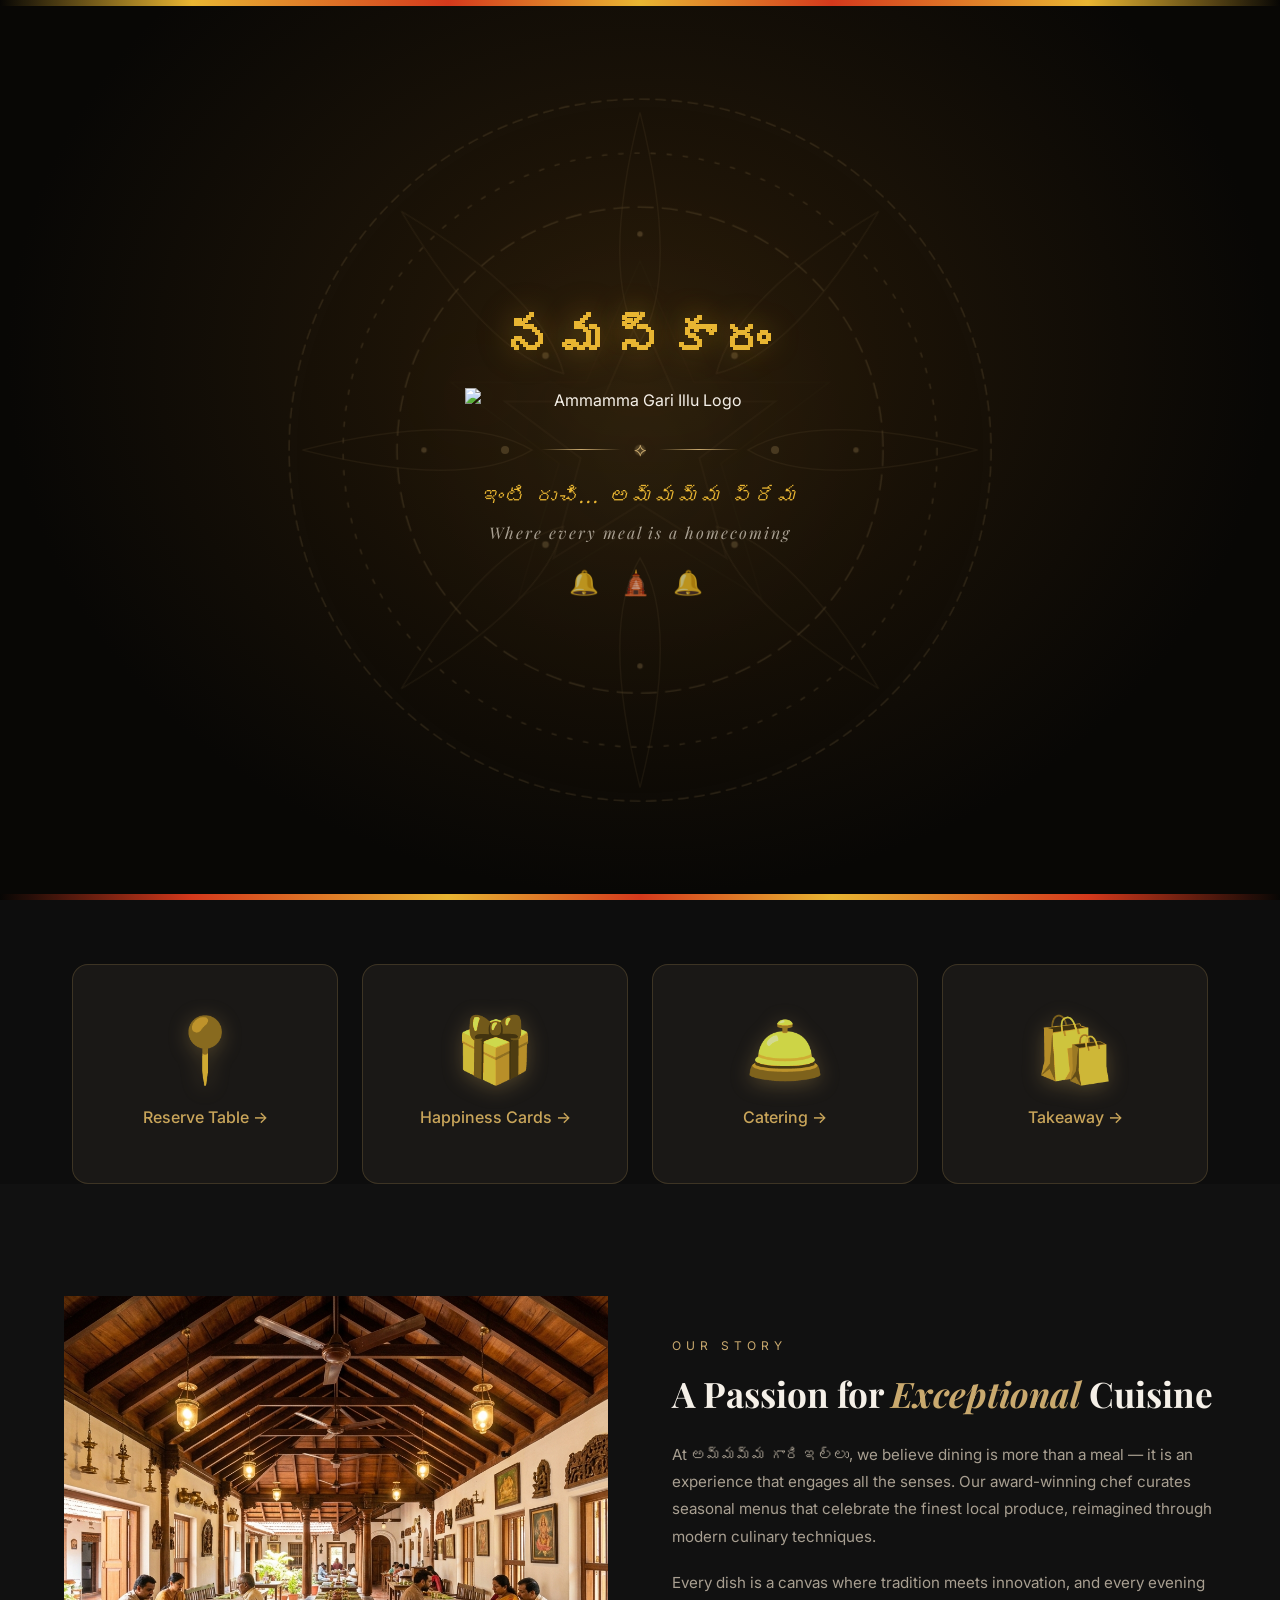
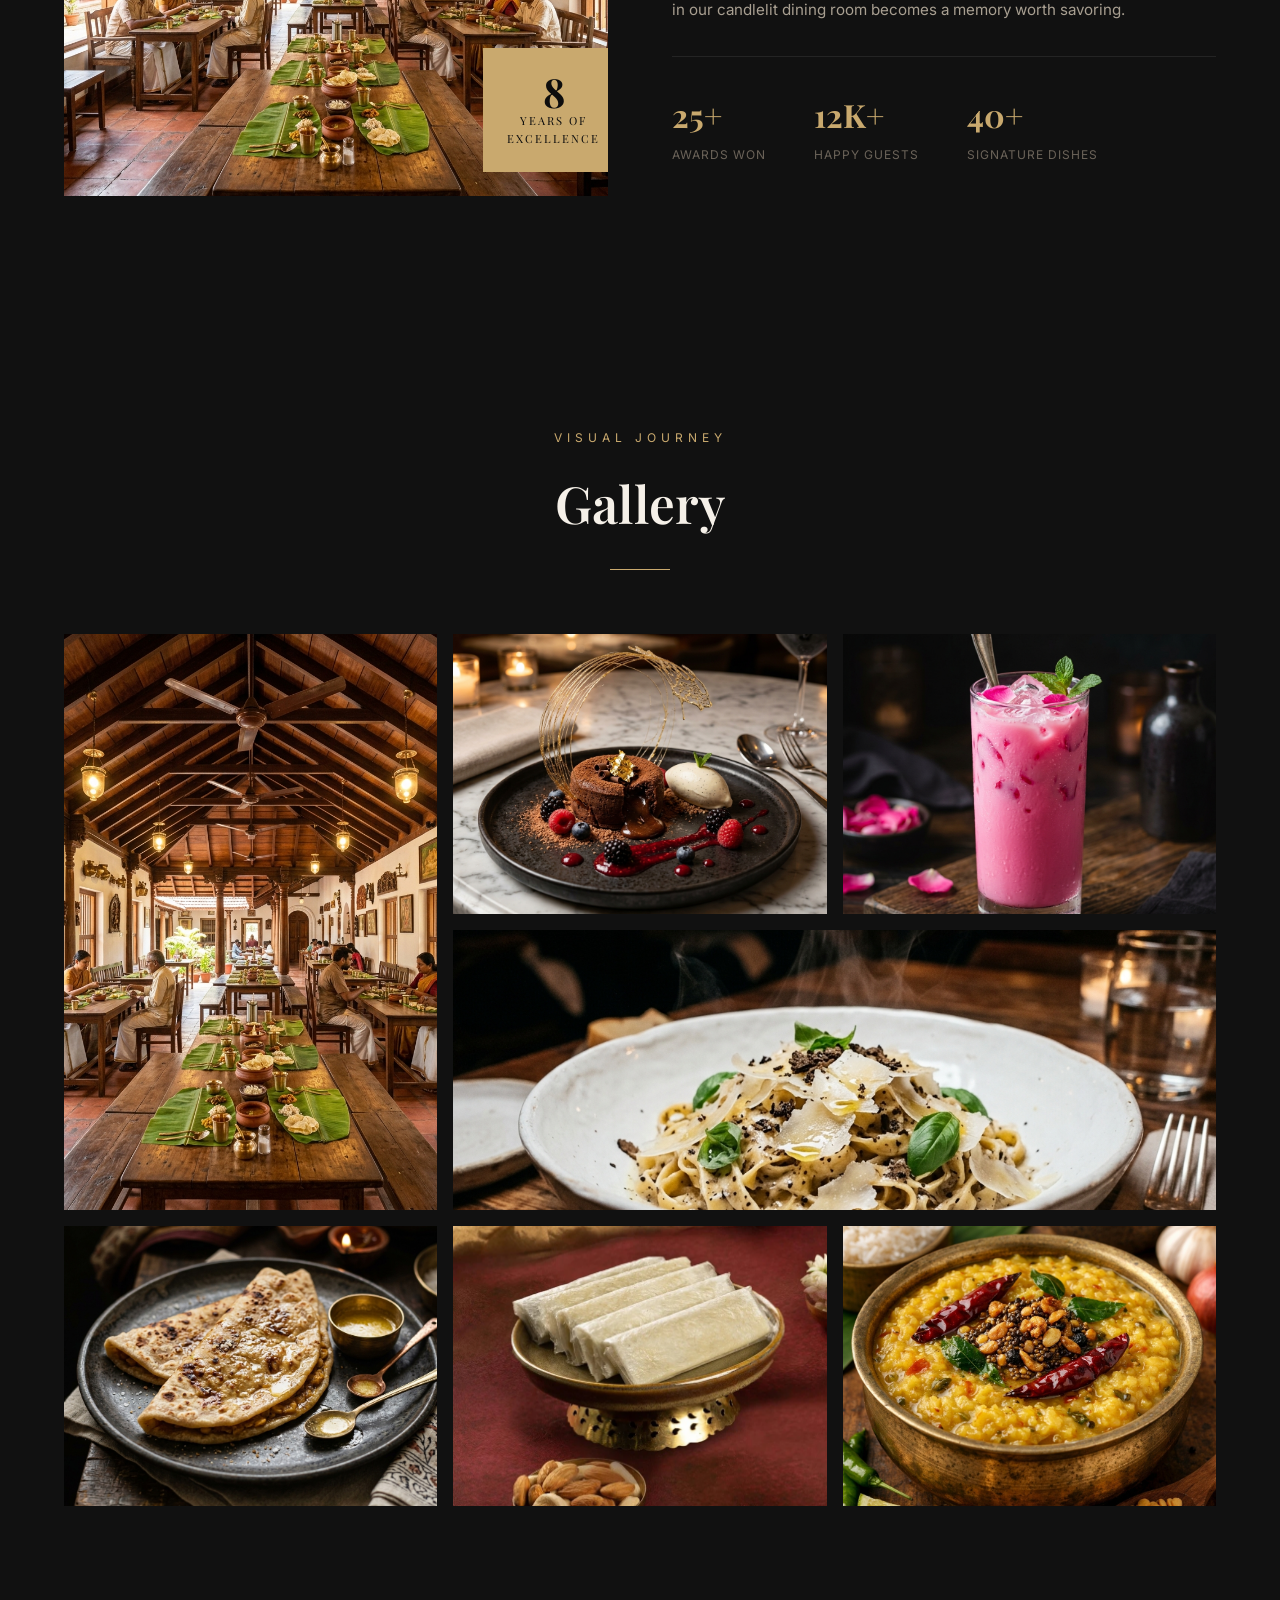
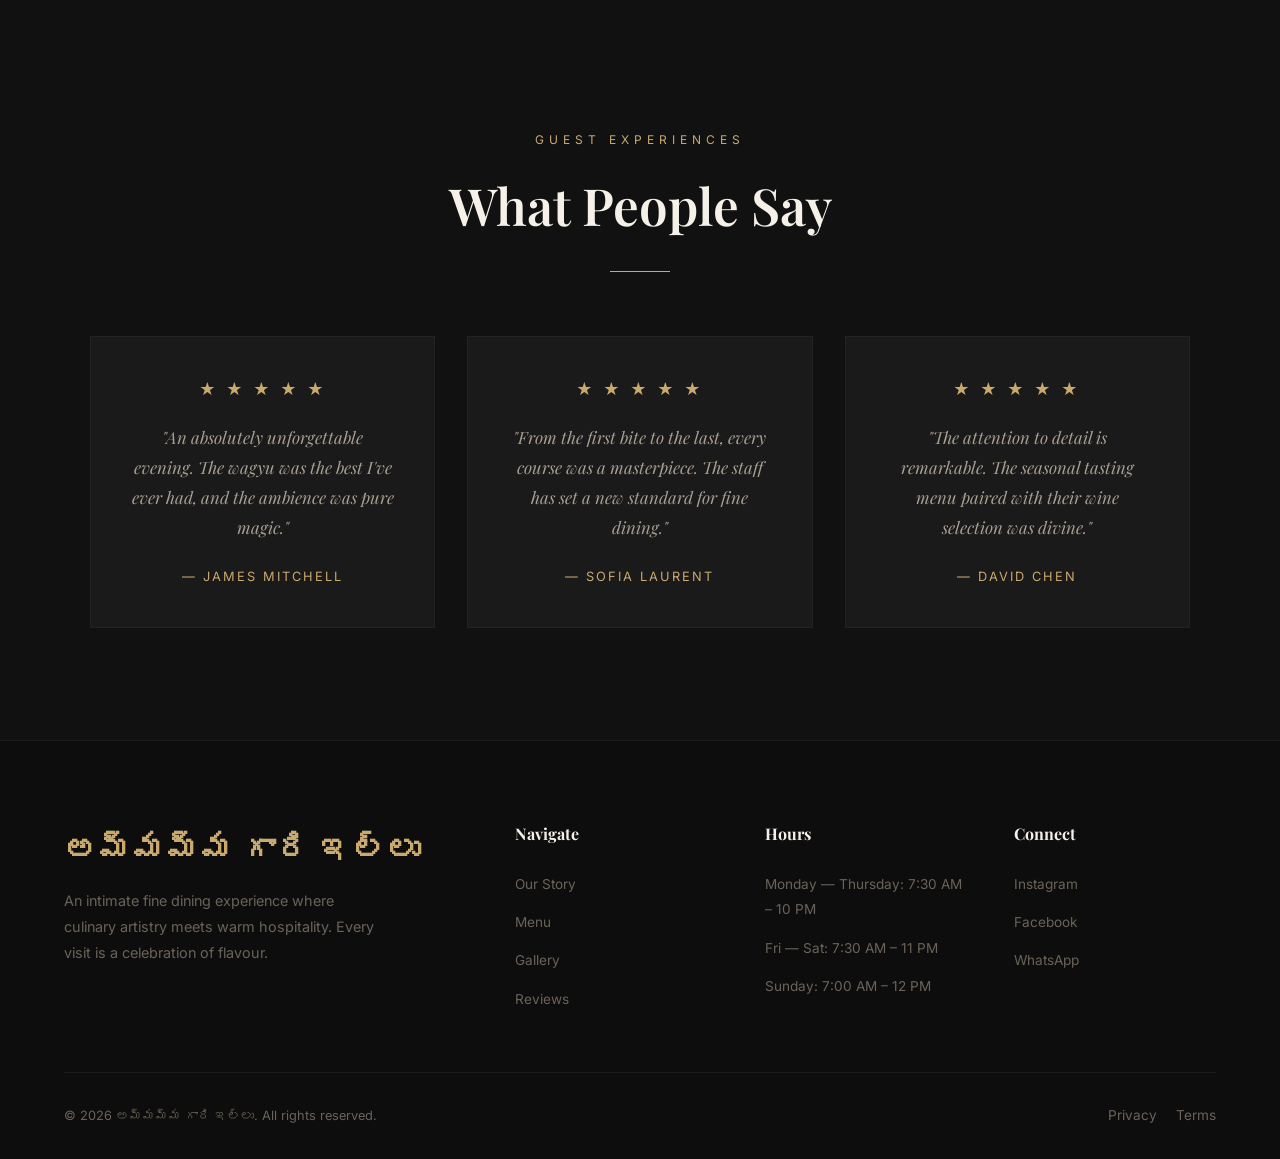
==== commit 49e804d9: "Add files via upload" ====
--- a/index.html
+++ b/index.html
@@ -11,6 +11,100 @@
 </head>
 
 <body>
+
+    <!-- ─── SOUTH INDIAN WELCOME SPLASH SCREEN ─── -->
+    <div class="splash-screen" id="splashScreen">
+        <!-- Animated Kolam Pattern Background -->
+        <svg class="splash-kolam" viewBox="0 0 600 600" xmlns="http://www.w3.org/2000/svg">
+            <defs>
+                <radialGradient id="kolamGlow" cx="50%" cy="50%" r="50%">
+                    <stop offset="0%" stop-color="rgba(201,169,110,0.15)" />
+                    <stop offset="100%" stop-color="transparent" />
+                </radialGradient>
+            </defs>
+            <circle cx="300" cy="300" r="280" fill="url(#kolamGlow)" />
+            <!-- Outer ring -->
+            <circle class="kolam-ring kolam-ring--1" cx="300" cy="300" r="260" />
+            <circle class="kolam-ring kolam-ring--2" cx="300" cy="300" r="220" />
+            <circle class="kolam-ring kolam-ring--3" cx="300" cy="300" r="180" />
+            <!-- Petal patterns -->
+            <g class="kolam-petals" transform="translate(300,300)">
+                <path class="kolam-petal" d="M0,-250 Q30,-130 0,-80 Q-30,-130 0,-250Z" />
+                <path class="kolam-petal" d="M0,-250 Q30,-130 0,-80 Q-30,-130 0,-250Z" transform="rotate(45)" />
+                <path class="kolam-petal" d="M0,-250 Q30,-130 0,-80 Q-30,-130 0,-250Z" transform="rotate(90)" />
+                <path class="kolam-petal" d="M0,-250 Q30,-130 0,-80 Q-30,-130 0,-250Z" transform="rotate(135)" />
+                <path class="kolam-petal" d="M0,-250 Q30,-130 0,-80 Q-30,-130 0,-250Z" transform="rotate(180)" />
+                <path class="kolam-petal" d="M0,-250 Q30,-130 0,-80 Q-30,-130 0,-250Z" transform="rotate(225)" />
+                <path class="kolam-petal" d="M0,-250 Q30,-130 0,-80 Q-30,-130 0,-250Z" transform="rotate(270)" />
+                <path class="kolam-petal" d="M0,-250 Q30,-130 0,-80 Q-30,-130 0,-250Z" transform="rotate(315)" />
+            </g>
+            <!-- Inner star pattern -->
+            <g class="kolam-star" transform="translate(300,300)">
+                <polygon points="0,-140 40,-50 140,-50 60,10 90,110 0,55 -90,110 -60,10 -140,-50 -40,-50" />
+                <polygon points="0,-100 28,-36 100,-36 44,6 64,80 0,40 -64,80 -44,6 -100,-36 -28,-36" />
+            </g>
+            <!-- Dot grid -->
+            <g class="kolam-dots">
+                <circle cx="300" cy="300" r="4" />
+                <circle cx="300" cy="200" r="3" />
+                <circle cx="300" cy="400" r="3" />
+                <circle cx="200" cy="300" r="3" />
+                <circle cx="400" cy="300" r="3" />
+                <circle cx="230" cy="230" r="2.5" />
+                <circle cx="370" cy="230" r="2.5" />
+                <circle cx="230" cy="370" r="2.5" />
+                <circle cx="370" cy="370" r="2.5" />
+                <circle cx="300" cy="140" r="2" />
+                <circle cx="300" cy="460" r="2" />
+                <circle cx="140" cy="300" r="2" />
+                <circle cx="460" cy="300" r="2" />
+            </g>
+        </svg>
+
+        <!-- Floating Flower Petals -->
+        <div class="splash-petals" aria-hidden="true">
+            <div class="petal petal--1">🌸</div>
+            <div class="petal petal--2">🌺</div>
+            <div class="petal petal--3">🌼</div>
+            <div class="petal petal--4">🌸</div>
+            <div class="petal petal--5">🌺</div>
+            <div class="petal petal--6">🌼</div>
+            <div class="petal petal--7">🌸</div>
+            <div class="petal petal--8">🌺</div>
+        </div>
+
+        <!-- Turmeric & Kumkum decorative lines -->
+        <div class="splash-border-top"></div>
+        <div class="splash-border-bottom"></div>
+
+        <!-- Main Content -->
+        <div class="splash-content">
+            <!-- Telugu Greeting -->
+            <p class="splash-namaskaram">నమస్కారం</p>
+
+
+            <!-- Restaurant Name -->
+            <div class="splash-logo-wrapper">
+                <img src="welcome-logo.png" alt="Ammamma Gari Illu Logo" class="splash-logo" />
+            </div>
+
+            <!-- Tagline -->
+            <div class="splash-divider">
+                <span class="splash-divider-line"></span>
+                <span class="splash-divider-icon">⟡</span>
+                <span class="splash-divider-line"></span>
+            </div>
+            <p class="splash-tagline">ఇంటి రుచి... అమ్మమ్మ ప్రేమ</p>
+            <p class="splash-tagline-en">Where every meal is a homecoming</p>
+
+            <!-- Temple bells hint -->
+            <div class="splash-bells">🔔 🛕 🔔</div>
+        </div>
+
+        <!-- Click to enter -->
+        <p class="splash-enter">Touch to Enter</p>
+    </div>
+
 
     <!-- ─── NAVBAR ─── -->
     <nav class="navbar" id="navbar">
@@ -21,7 +115,7 @@
             <li><a href="menu.html">Menu</a></li>
             <li><a href="#gallery">Gallery</a></li>
             <li><a href="#reviews">Reviews</a></li>
-            <li><a href="reservation.html">Contact</a></li>
+            <li><a href="contact.html">Contact</a></li>
         </ul>
         <button class="nav-reserve-btn" onclick="window.location.href='reservation.html'">Reserve</button>
         <button class="hamburger" id="hamburger" aria-label="Open menu">
@@ -37,6 +131,7 @@
         <a href="#gallery">Gallery</a>
         <a href="#reviews">Reviews</a>
         <a href="reservation.html">Reserve</a>
+        <a href="contact.html">Contact</a>
     </div>
 
     <!-- ─── HERO ─── -->
--- a/style.css
+++ b/style.css
@@ -1,6 +1,12 @@
 @import url('https://fonts.googleapis.com/css2?family=Playfair+Display:ital,wght@0,400;0,600;0,700;1,400&family=Inter:wght@300;400;500;600&display=swap');
 
-*, *::before, *::after { margin: 0; padding: 0; box-sizing: border-box; }
+*,
+*::before,
+*::after {
+  margin: 0;
+  padding: 0;
+  box-sizing: border-box;
+}
 
 :root {
   --gold: #c9a96e;
@@ -16,7 +22,9 @@
   --font-body: 'Inter', system-ui, sans-serif;
 }
 
-html { scroll-behavior: smooth; }
+html {
+  scroll-behavior: smooth;
+}
 
 body {
   font-family: var(--font-body);
@@ -27,167 +35,324 @@
 }
 
 /* ─── SCROLLBAR ─── */
-::-webkit-scrollbar { width: 6px; }
-::-webkit-scrollbar-track { background: var(--bg-dark); }
-::-webkit-scrollbar-thumb { background: var(--gold); border-radius: 3px; }
+::-webkit-scrollbar {
+  width: 6px;
+}
+
+::-webkit-scrollbar-track {
+  background: var(--bg-dark);
+}
+
+::-webkit-scrollbar-thumb {
+  background: var(--gold);
+  border-radius: 3px;
+}
 
 /* ─── NAVBAR ─── */
 .navbar {
-  position: fixed; top: 0; left: 0; width: 100%; z-index: 1000;
+  position: fixed;
+  top: 0;
+  left: 0;
+  width: 100%;
+  z-index: 1000;
   padding: 1.5rem 4rem;
-  display: flex; justify-content: space-between; align-items: center;
+  display: flex;
+  justify-content: space-between;
+  align-items: center;
   transition: all .4s ease;
   background: transparent;
 }
+
 .navbar.scrolled {
-  background: rgba(13,13,13,.92);
+  background: rgba(13, 13, 13, .92);
   backdrop-filter: blur(20px);
   padding: 1rem 4rem;
-  box-shadow: 0 2px 30px rgba(0,0,0,.5);
-}
+  box-shadow: 0 2px 30px rgba(0, 0, 0, .5);
+}
+
 .nav-logo {
   font-family: var(--font-display);
-  font-size: 1.8rem; font-weight: 700; color: var(--gold);
-  text-decoration: none; letter-spacing: 2px;
-  display: flex; align-items: center; gap: 0.8rem;
-}
+  font-size: 1.8rem;
+  font-weight: 700;
+  color: var(--gold);
+  text-decoration: none;
+  letter-spacing: 2px;
+  display: flex;
+  align-items: center;
+  gap: 0.8rem;
+}
+
 .nav-logo-img {
-  width: 40px; height: 40px; border-radius: 50%;
+  width: 40px;
+  height: 40px;
+  border-radius: 50%;
   object-fit: cover;
 }
-.nav-links { display: flex; gap: 2.5rem; list-style: none; }
+
+.nav-links {
+  display: flex;
+  gap: 2.5rem;
+  list-style: none;
+}
+
 .nav-links a {
-  color: var(--text-primary); text-decoration: none;
-  font-size: .85rem; font-weight: 400; letter-spacing: 1.5px;
-  text-transform: uppercase; position: relative; padding-bottom: 4px;
+  color: var(--text-primary);
+  text-decoration: none;
+  font-size: .85rem;
+  font-weight: 400;
+  letter-spacing: 1.5px;
+  text-transform: uppercase;
+  position: relative;
+  padding-bottom: 4px;
   transition: color .3s;
 }
+
 .nav-links a::after {
-  content: ''; position: absolute; bottom: 0; left: 0;
-  width: 0; height: 1px; background: var(--gold);
+  content: '';
+  position: absolute;
+  bottom: 0;
+  left: 0;
+  width: 0;
+  height: 1px;
+  background: var(--gold);
   transition: width .3s ease;
 }
-.nav-links a:hover { color: var(--gold); }
-.nav-links a:hover::after { width: 100%; }
+
+.nav-links a:hover {
+  color: var(--gold);
+}
+
+.nav-links a:hover::after {
+  width: 100%;
+}
+
 .nav-reserve-btn {
-  background: transparent; border: 1px solid var(--gold);
-  color: var(--gold); padding: .7rem 1.8rem; font-size: .8rem;
-  letter-spacing: 2px; text-transform: uppercase; cursor: pointer;
-  font-family: var(--font-body); transition: all .3s;
-}
+  background: transparent;
+  border: 1px solid var(--gold);
+  color: var(--gold);
+  padding: .7rem 1.8rem;
+  font-size: .8rem;
+  letter-spacing: 2px;
+  text-transform: uppercase;
+  cursor: pointer;
+  font-family: var(--font-body);
+  transition: all .3s;
+}
+
 .nav-reserve-btn:hover {
-  background: var(--gold); color: var(--bg-dark);
-}
+  background: var(--gold);
+  color: var(--bg-dark);
+}
+
 .hamburger {
-  display: none; flex-direction: column; gap: 5px;
-  cursor: pointer; background: none; border: none; padding: 5px;
-}
+  display: none;
+  flex-direction: column;
+  gap: 5px;
+  cursor: pointer;
+  background: none;
+  border: none;
+  padding: 5px;
+}
+
 .hamburger span {
-  width: 25px; height: 2px; background: var(--text-primary);
+  width: 25px;
+  height: 2px;
+  background: var(--text-primary);
   transition: all .3s;
 }
 
 /* ─── HERO ─── */
 .hero {
-  position: relative; height: 100vh; display: flex;
-  align-items: center; justify-content: center;
+  position: relative;
+  height: 100vh;
+  display: flex;
+  align-items: center;
+  justify-content: center;
   overflow: hidden;
 }
+
 .hero-bg {
-  position: absolute; inset: 0; z-index: 0;
-}
+  position: absolute;
+  inset: 0;
+  z-index: 0;
+}
+
 .hero-bg img {
-  width: 100%; height: 100%; object-fit: cover;
+  width: 100%;
+  height: 100%;
+  object-fit: cover;
   transform: scale(1.1);
   transition: transform 8s ease;
 }
+
 .hero-overlay {
-  position: absolute; inset: 0;
-  background: linear-gradient(180deg, rgba(0,0,0,.55) 0%, rgba(0,0,0,.3) 40%, rgba(13,13,13,.95) 100%);
+  position: absolute;
+  inset: 0;
+  background: linear-gradient(180deg, rgba(0, 0, 0, .8) 0%, rgba(0, 0, 0, .7) 40%, rgba(13, 13, 13, 1) 100%);
   z-index: 1;
 }
+
 .hero-content {
-  position: relative; z-index: 2; text-align: center;
-  max-width: 800px; padding: 0 2rem;
-}
+  position: relative;
+  z-index: 2;
+  text-align: center;
+  max-width: 800px;
+  padding: 0 2rem;
+}
+
 .hero-subtitle {
-  font-size: .85rem; letter-spacing: 6px; text-transform: uppercase;
-  color: var(--gold); margin-bottom: 1.5rem; font-weight: 400;
-  opacity: 0; transform: translateY(30px);
+  font-size: .85rem;
+  letter-spacing: 6px;
+  text-transform: uppercase;
+  color: var(--gold);
+  margin-bottom: 1.5rem;
+  font-weight: 400;
+  opacity: 0;
+  transform: translateY(30px);
   animation: fadeUp .8s ease .3s forwards;
 }
+
 .hero-title {
   font-family: var(--font-display);
   font-size: clamp(3rem, 7vw, 6rem);
-  font-weight: 700; line-height: 1.1;
+  font-weight: 700;
+  line-height: 1.1;
   margin-bottom: 1.5rem;
-  opacity: 0; transform: translateY(30px);
+  opacity: 0;
+  transform: translateY(30px);
   animation: fadeUp .8s ease .5s forwards;
 }
+
 .hero-title em {
-  color: var(--gold); font-style: italic;
-}
+  color: var(--gold);
+  font-style: italic;
+}
+
 .hero-desc {
-  font-size: 1.05rem; color: var(--text-secondary);
-  max-width: 520px; margin: 0 auto 2.5rem;
-  opacity: 0; transform: translateY(30px);
+  font-size: 1.05rem;
+  color: var(--text-secondary);
+  max-width: 520px;
+  margin: 0 auto 2.5rem;
+  opacity: 0;
+  transform: translateY(30px);
   animation: fadeUp .8s ease .7s forwards;
 }
+
 .hero-btns {
-  display: flex; gap: 1.2rem; justify-content: center;
-  opacity: 0; transform: translateY(30px);
+  display: flex;
+  gap: 1.2rem;
+  justify-content: center;
+  opacity: 0;
+  transform: translateY(30px);
   animation: fadeUp .8s ease .9s forwards;
 }
+
 .btn-primary {
-  padding: .9rem 2.5rem; background: var(--gold);
-  color: var(--bg-dark); border: none; font-size: .85rem;
-  letter-spacing: 2px; text-transform: uppercase; cursor: pointer;
-  font-family: var(--font-body); font-weight: 600; transition: all .3s;
+  padding: .9rem 2.5rem;
+  background: var(--gold);
+  color: var(--bg-dark);
+  border: none;
+  font-size: .85rem;
+  letter-spacing: 2px;
+  text-transform: uppercase;
+  cursor: pointer;
+  font-family: var(--font-body);
+  font-weight: 600;
+  transition: all .3s;
   text-decoration: none;
 }
-.btn-primary:hover { background: var(--gold-light); transform: translateY(-2px); box-shadow: 0 10px 30px rgba(201,169,110,.25); }
+
+.btn-primary:hover {
+  background: var(--gold-light);
+  transform: translateY(-2px);
+  box-shadow: 0 10px 30px rgba(201, 169, 110, .25);
+}
+
 .btn-outline {
-  padding: .9rem 2.5rem; background: transparent;
-  border: 1px solid rgba(255,255,255,.25); color: var(--text-primary);
-  font-size: .85rem; letter-spacing: 2px; text-transform: uppercase;
-  cursor: pointer; font-family: var(--font-body); transition: all .3s;
+  padding: .9rem 2.5rem;
+  background: transparent;
+  border: 1px solid rgba(255, 255, 255, .25);
+  color: var(--text-primary);
+  font-size: .85rem;
+  letter-spacing: 2px;
+  text-transform: uppercase;
+  cursor: pointer;
+  font-family: var(--font-body);
+  transition: all .3s;
   text-decoration: none;
 }
-.btn-outline:hover { border-color: var(--gold); color: var(--gold); }
+
+.btn-outline:hover {
+  border-color: var(--gold);
+  color: var(--gold);
+}
+
 .scroll-indicator {
-  position: absolute; bottom: 2.5rem; left: 50%;
-  transform: translateX(-50%); z-index: 2;
-  display: flex; flex-direction: column; align-items: center; gap: .5rem;
-  animation: fadeUp .8s ease 1.2s forwards; opacity: 0;
-}
+  position: absolute;
+  bottom: 2.5rem;
+  left: 50%;
+  transform: translateX(-50%);
+  z-index: 2;
+  display: flex;
+  flex-direction: column;
+  align-items: center;
+  gap: .5rem;
+  animation: fadeUp .8s ease 1.2s forwards;
+  opacity: 0;
+}
+
 .scroll-indicator span {
-  font-size: .7rem; letter-spacing: 3px; text-transform: uppercase;
+  font-size: .7rem;
+  letter-spacing: 3px;
+  text-transform: uppercase;
   color: var(--text-muted);
 }
+
 .scroll-line {
-  width: 1px; height: 40px; background: linear-gradient(180deg, var(--gold), transparent);
+  width: 1px;
+  height: 40px;
+  background: linear-gradient(180deg, var(--gold), transparent);
   animation: scrollPulse 2s ease infinite;
 }
 
 /* ─── SECTION BASICS ─── */
-.section { padding: 7rem 4rem; }
-.section-header { text-align: center; margin-bottom: 4rem; }
+.section {
+  padding: 7rem 4rem;
+}
+
+.section-header {
+  text-align: center;
+  margin-bottom: 4rem;
+}
+
 .section-tag {
-  font-size: .75rem; letter-spacing: 5px; text-transform: uppercase;
-  color: var(--gold); margin-bottom: 1rem; display: block;
-}
+  font-size: .75rem;
+  letter-spacing: 5px;
+  text-transform: uppercase;
+  color: var(--gold);
+  margin-bottom: 1rem;
+  display: block;
+}
+
 .section-title {
   font-family: var(--font-display);
   font-size: clamp(2rem, 4vw, 3.2rem);
-  font-weight: 600; margin-bottom: 1rem;
-}
+  font-weight: 600;
+  margin-bottom: 1rem;
+}
+
 .section-line {
-  width: 60px; height: 1px; background: var(--gold);
+  width: 60px;
+  height: 1px;
+  background: var(--gold);
   margin: 1.5rem auto 0;
 }
+
 .section-desc {
-  color: var(--text-secondary); max-width: 550px;
-  margin: 1rem auto 0; font-size: .95rem;
+  color: var(--text-secondary);
+  max-width: 550px;
+  margin: 1rem auto 0;
+  font-size: .95rem;
 }
 
 /* ─── QUICK LINKS ─── */
@@ -199,8 +364,9 @@
   margin: 0 auto;
   padding: 4rem 2rem 0;
 }
+
 .quick-link-card {
-  border-radius: 12px;
+  border-radius: 16px;
   padding: 2.5rem 1.5rem;
   text-align: center;
   display: flex;
@@ -208,24 +374,33 @@
   align-items: center;
   justify-content: center;
   text-decoration: none;
-  color: var(--bg-dark);
-  transition: transform 0.3s ease;
+  color: #c9a55a;
+  background: rgba(30, 28, 25, 0.85);
+  border: 1px solid rgba(201, 165, 90, 0.2);
+  transition: transform 0.3s ease, border-color 0.3s ease, box-shadow 0.3s ease;
   min-height: 220px;
 }
+
 .quick-link-card:hover {
   transform: translateY(-5px);
-}
-.ql-reserve { background-color: #feebe8; }
-.ql-cards { background-color: #e5fbb8; }
-.ql-catering { background-color: #ffe8cc; }
-.ql-takeaway { background-color: #e6f8fd; }
+  border-color: rgba(201, 165, 90, 0.5);
+  box-shadow: 0 8px 30px rgba(201, 165, 90, 0.1);
+}
+
+.ql-reserve,
+.ql-cards,
+.ql-catering,
+.ql-takeaway {
+  background: rgba(30, 28, 25, 0.85);
+}
 
 .quick-link-icon {
   font-size: 4rem;
   margin-bottom: 1.5rem;
   line-height: 1;
-  filter: drop-shadow(0 4px 6px rgba(0,0,0,0.1));
-}
+  filter: grayscale(1) sepia(1) saturate(3) hue-rotate(5deg) brightness(0.85) drop-shadow(0 4px 10px rgba(201, 165, 90, 0.3));
+}
+
 .quick-link-text {
   font-family: var(--font-body);
   font-size: 1rem;
@@ -233,300 +408,1332 @@
   display: flex;
   align-items: center;
   gap: 0.5rem;
+  color: #c9a55a;
 }
 
 /* ─── ABOUT ─── */
-.about { background: var(--bg-section); }
+.about {
+  background: var(--bg-section);
+}
+
 .about-grid {
-  display: grid; grid-template-columns: 1fr 1fr;
-  gap: 4rem; align-items: center; max-width: 1200px; margin: 0 auto;
-}
-.about-image { position: relative; overflow: hidden; }
+  display: grid;
+  grid-template-columns: 1fr 1fr;
+  gap: 4rem;
+  align-items: center;
+  max-width: 1200px;
+  margin: 0 auto;
+}
+
+.about-image {
+  position: relative;
+  overflow: hidden;
+}
+
 .about-image img {
-  width: 100%; height: 500px; object-fit: cover;
+  width: 100%;
+  height: 500px;
+  object-fit: cover;
   transition: transform .6s ease;
 }
-.about-image:hover img { transform: scale(1.05); }
+
+.about-image:hover img {
+  transform: scale(1.05);
+}
+
 .about-image-badge {
-  position: absolute; bottom: 2rem; right: -1rem;
-  background: var(--gold); color: var(--bg-dark);
-  padding: 1.5rem; text-align: center;
+  position: absolute;
+  bottom: 2rem;
+  right: -1rem;
+  background: var(--gold);
+  color: var(--bg-dark);
+  padding: 1.5rem;
+  text-align: center;
   font-family: var(--font-display);
 }
-.about-image-badge .number { font-size: 2.5rem; font-weight: 700; line-height: 1; }
-.about-image-badge .label { font-size: .7rem; letter-spacing: 2px; text-transform: uppercase; }
+
+.about-image-badge .number {
+  font-size: 2.5rem;
+  font-weight: 700;
+  line-height: 1;
+}
+
+.about-image-badge .label {
+  font-size: .7rem;
+  letter-spacing: 2px;
+  text-transform: uppercase;
+}
+
 .about-text h3 {
   font-family: var(--font-display);
-  font-size: 2.2rem; margin-bottom: 1.5rem;
+  font-size: 2.2rem;
+  margin-bottom: 1.5rem;
   line-height: 1.3;
 }
-.about-text h3 em { color: var(--gold); font-style: italic; }
+
+.about-text h3 em {
+  color: var(--gold);
+  font-style: italic;
+}
+
 .about-text p {
-  color: var(--text-secondary); margin-bottom: 1.2rem;
-  font-size: .95rem; line-height: 1.8;
-}
+  color: var(--text-secondary);
+  margin-bottom: 1.2rem;
+  font-size: .95rem;
+  line-height: 1.8;
+}
+
 .about-stats {
-  display: flex; gap: 3rem; margin-top: 2rem;
-  padding-top: 2rem; border-top: 1px solid rgba(255,255,255,.08);
-}
+  display: flex;
+  gap: 3rem;
+  margin-top: 2rem;
+  padding-top: 2rem;
+  border-top: 1px solid rgba(255, 255, 255, .08);
+}
+
 .stat .stat-num {
-  font-family: var(--font-display); font-size: 2rem;
-  color: var(--gold); font-weight: 700;
-}
+  font-family: var(--font-display);
+  font-size: 2rem;
+  color: var(--gold);
+  font-weight: 700;
+}
+
 .stat .stat-label {
-  font-size: .75rem; color: var(--text-muted);
-  letter-spacing: 1px; text-transform: uppercase; margin-top: .3rem;
+  font-size: .75rem;
+  color: var(--text-muted);
+  letter-spacing: 1px;
+  text-transform: uppercase;
+  margin-top: .3rem;
 }
 
 /* ─── MENU ─── */
-.menu { background: var(--bg-dark); }
+.menu {
+  background: var(--bg-dark);
+}
+
 .menu-tabs {
-  display: flex; justify-content: center; gap: 1rem;
-  margin-bottom: 3rem; flex-wrap: wrap;
-}
+  display: flex;
+  justify-content: center;
+  gap: 1rem;
+  margin-bottom: 3rem;
+  flex-wrap: wrap;
+}
+
 .menu-tab {
-  padding: .7rem 2rem; background: transparent;
-  border: 1px solid rgba(255,255,255,.1); color: var(--text-secondary);
-  font-size: .8rem; letter-spacing: 2px; text-transform: uppercase;
-  cursor: pointer; font-family: var(--font-body); transition: all .3s;
-}
-.menu-tab.active, .menu-tab:hover {
-  background: var(--gold); color: var(--bg-dark); border-color: var(--gold);
-}
+  padding: .7rem 2rem;
+  background: transparent;
+  border: 1px solid rgba(255, 255, 255, .1);
+  color: var(--text-secondary);
+  font-size: .8rem;
+  letter-spacing: 2px;
+  text-transform: uppercase;
+  cursor: pointer;
+  font-family: var(--font-body);
+  transition: all .3s;
+}
+
+.menu-tab.active,
+.menu-tab:hover {
+  background: var(--gold);
+  color: var(--bg-dark);
+  border-color: var(--gold);
+}
+
 .menu-grid {
-  display: grid; grid-template-columns: repeat(auto-fit, minmax(320px, 1fr));
-  gap: 2rem; max-width: 1100px; margin: 0 auto;
-}
+  display: grid;
+  grid-template-columns: repeat(auto-fit, minmax(320px, 1fr));
+  gap: 2rem;
+  max-width: 1100px;
+  margin: 0 auto;
+}
+
 .menu-card {
-  display: flex; gap: 1.2rem; padding: 1.5rem;
-  background: var(--bg-card); border: 1px solid rgba(255,255,255,.04);
-  transition: all .3s; cursor: default;
-}
+  display: flex;
+  gap: 1.2rem;
+  padding: 1.5rem;
+  background: var(--bg-card);
+  border: 1px solid rgba(255, 255, 255, .04);
+  border-radius: 12px;
+  transition: transform .35s cubic-bezier(.22, 1, .36, 1),
+              box-shadow .35s cubic-bezier(.22, 1, .36, 1),
+              border-color .35s ease,
+              background .35s ease;
+  cursor: default;
+  position: relative;
+  z-index: 1;
+  overflow: hidden;
+}
+
 .menu-card:hover {
-  border-color: rgba(201,169,110,.2);
-  transform: translateY(-3px);
-  box-shadow: 0 10px 40px rgba(0,0,0,.3);
-}
+  transform: translateY(-10px) scale(1.03);
+  border-color: rgba(201, 169, 110, .45);
+  box-shadow: 0 20px 60px rgba(0, 0, 0, .45),
+              0 0 30px rgba(201, 169, 110, .08);
+  background: linear-gradient(135deg, var(--bg-card) 0%, rgba(201, 169, 110, .06) 100%);
+  z-index: 10;
+}
+
+.menu-card::after {
+  content: '';
+  position: absolute;
+  inset: 0;
+  border-radius: 12px;
+  opacity: 0;
+  background: radial-gradient(circle at 50% 0%, rgba(201, 169, 110, .12) 0%, transparent 70%);
+  transition: opacity .35s ease;
+  pointer-events: none;
+}
+
+.menu-card:hover::after {
+  opacity: 1;
+}
+
 .menu-card-img {
-  width: 90px; height: 90px; border-radius: 4px;
-  object-fit: cover; flex-shrink: 0;
-}
-.menu-card-info { flex: 1; }
+  width: 90px;
+  height: 90px;
+  border-radius: 8px;
+  object-fit: cover;
+  flex-shrink: 0;
+  transition: transform .4s cubic-bezier(.22, 1, .36, 1),
+              box-shadow .4s ease;
+}
+
+.menu-card:hover .menu-card-img {
+  transform: scale(1.1);
+  box-shadow: 0 4px 20px rgba(0, 0, 0, .3);
+}
+
+.menu-card-info {
+  flex: 1;
+}
+
 .menu-card-top {
-  display: flex; justify-content: space-between;
-  align-items: flex-start; margin-bottom: .5rem;
-}
+  display: flex;
+  justify-content: space-between;
+  align-items: flex-start;
+  margin-bottom: .5rem;
+}
+
 .menu-card-name {
-  font-family: var(--font-display); font-size: 1.1rem; font-weight: 600;
-}
+  font-family: var(--font-display);
+  font-size: 1.1rem;
+  font-weight: 600;
+  transition: color .3s ease;
+}
+
+.menu-card:hover .menu-card-name {
+  color: var(--gold);
+}
+
 .menu-card-price {
-  color: var(--gold); font-weight: 600; font-size: 1rem;
-  white-space: nowrap; margin-left: 1rem;
-}
+  color: var(--gold);
+  font-weight: 600;
+  font-size: 1rem;
+  white-space: nowrap;
+  margin-left: 1rem;
+  transition: transform .3s ease, text-shadow .3s ease;
+}
+
+.menu-card:hover .menu-card-price {
+  transform: scale(1.1);
+  text-shadow: 0 0 12px rgba(201, 169, 110, .4);
+}
+
 .menu-card-desc {
-  font-size: .82rem; color: var(--text-muted); line-height: 1.6;
+  font-size: .82rem;
+  color: var(--text-muted);
+  line-height: 1.6;
+  transition: color .3s ease;
+}
+
+.menu-card:hover .menu-card-desc {
+  color: var(--text-body);
 }
 
 /* ─── GALLERY ─── */
-.gallery { background: var(--bg-section); }
+.gallery {
+  background: var(--bg-section);
+}
+
 .gallery-grid {
   display: grid;
   grid-template-columns: repeat(3, 1fr);
   grid-auto-rows: 280px;
-  gap: 1rem; max-width: 1200px; margin: 0 auto;
-}
+  gap: 1rem;
+  max-width: 1200px;
+  margin: 0 auto;
+}
+
 .gallery-item {
-  position: relative; overflow: hidden; cursor: pointer;
-}
-.gallery-item:nth-child(1) { grid-row: span 2; }
-.gallery-item:nth-child(4) { grid-column: span 2; }
+  position: relative;
+  overflow: hidden;
+  cursor: pointer;
+}
+
+.gallery-item:nth-child(1) {
+  grid-row: span 2;
+}
+
+.gallery-item:nth-child(4) {
+  grid-column: span 2;
+}
+
 .gallery-item img {
-  width: 100%; height: 100%; object-fit: cover;
+  width: 100%;
+  height: 100%;
+  object-fit: cover;
   transition: transform .6s ease;
 }
-.gallery-item:hover img { transform: scale(1.08); }
+
+.gallery-item:hover img {
+  transform: scale(1.08);
+}
+
 .gallery-item::after {
-  content: ''; position: absolute; inset: 0;
-  background: linear-gradient(180deg, transparent 50%, rgba(0,0,0,.6));
-  opacity: 0; transition: opacity .3s;
-}
-.gallery-item:hover::after { opacity: 1; }
+  content: '';
+  position: absolute;
+  inset: 0;
+  background: linear-gradient(180deg, transparent 50%, rgba(0, 0, 0, .6));
+  opacity: 0;
+  transition: opacity .3s;
+}
+
+.gallery-item:hover::after {
+  opacity: 1;
+}
 
 /* ─── RESERVATION ─── */
-.reservation { background: var(--bg-dark); position: relative; }
+.reservation {
+  background: var(--bg-dark);
+  position: relative;
+}
+
 .reservation-wrapper {
-  display: grid; grid-template-columns: 1fr 1fr;
-  gap: 4rem; max-width: 1100px; margin: 0 auto;
+  display: grid;
+  grid-template-columns: 1fr;
+  max-width: 600px;
+  margin: 0 auto;
   align-items: start;
 }
-.reservation-info h3 {
-  font-family: var(--font-display); font-size: 2rem;
-  margin-bottom: 1.5rem; line-height: 1.3;
-}
-.reservation-info p {
-  color: var(--text-secondary); margin-bottom: 1.5rem;
-  font-size: .95rem; line-height: 1.8;
-}
+
+/* ─── CONTACT ─── */
+.contact-wrapper {
+  display: grid;
+  grid-template-columns: 1fr;
+  max-width: 600px;
+  margin: 0 auto;
+  align-items: start;
+}
+
+.contact-card {
+  background: var(--bg-card);
+  padding: 3rem;
+  border: 1px solid rgba(255, 255, 255, .06);
+}
+
+.contact-card h3 {
+  font-family: var(--font-display);
+  font-size: 2rem;
+  margin-bottom: 1.5rem;
+  line-height: 1.3;
+  color: var(--gold);
+}
+
+.contact-card p {
+  color: var(--text-secondary);
+  margin-bottom: 2rem;
+  font-size: .95rem;
+  line-height: 1.8;
+}
+
 .info-item {
-  display: flex; align-items: center; gap: 1rem;
-  margin-bottom: 1rem; color: var(--text-secondary);
+  display: flex;
+  align-items: center;
+  gap: 1rem;
+  margin-bottom: 1rem;
+  color: var(--text-secondary);
   font-size: .9rem;
 }
+
 .info-icon {
-  width: 42px; height: 42px; border: 1px solid rgba(201,169,110,.3);
-  display: flex; align-items: center; justify-content: center;
-  color: var(--gold); font-size: 1rem; flex-shrink: 0;
-}
+  width: 42px;
+  height: 42px;
+  border: 1px solid rgba(201, 169, 110, .3);
+  display: flex;
+  align-items: center;
+  justify-content: center;
+  color: var(--gold);
+  font-size: 1rem;
+  flex-shrink: 0;
+}
+
 .reservation-form {
-  background: var(--bg-card); padding: 2.5rem;
-  border: 1px solid rgba(255,255,255,.06);
-}
-.form-row { display: grid; grid-template-columns: 1fr 1fr; gap: 1rem; }
-.form-group { margin-bottom: 1.2rem; }
+  background: var(--bg-card);
+  padding: 2.5rem;
+  border: 1px solid rgba(255, 255, 255, .06);
+}
+
+.form-row {
+  display: grid;
+  grid-template-columns: 1fr 1fr;
+  gap: 1rem;
+}
+
+.form-group {
+  margin-bottom: 1.2rem;
+}
+
 .form-group label {
-  display: block; font-size: .75rem; letter-spacing: 1.5px;
-  text-transform: uppercase; color: var(--text-muted);
+  display: block;
+  font-size: .75rem;
+  letter-spacing: 1.5px;
+  text-transform: uppercase;
+  color: var(--text-muted);
   margin-bottom: .5rem;
 }
-.form-group input, .form-group select, .form-group textarea {
-  width: 100%; padding: .85rem 1rem;
-  background: rgba(255,255,255,.04); border: 1px solid rgba(255,255,255,.08);
-  color: var(--text-primary); font-family: var(--font-body);
-  font-size: .9rem; transition: border-color .3s; outline: none;
-}
-.form-group input:focus, .form-group select:focus, .form-group textarea:focus {
+
+.form-group input,
+.form-group select,
+.form-group textarea {
+  width: 100%;
+  padding: .85rem 1rem;
+  background: rgba(255, 255, 255, .04);
+  border: 1px solid rgba(255, 255, 255, .08);
+  color: var(--text-primary);
+  font-family: var(--font-body);
+  font-size: .9rem;
+  transition: border-color .3s;
+  outline: none;
+}
+
+.form-group input:focus,
+.form-group select:focus,
+.form-group textarea:focus {
   border-color: var(--gold);
 }
-.form-group textarea { resize: vertical; min-height: 80px; }
-.form-group select option { background: var(--bg-card); }
+
+.form-group textarea {
+  resize: vertical;
+  min-height: 80px;
+}
+
+.form-group select option {
+  background: var(--bg-card);
+}
+
 .form-submit {
-  width: 100%; padding: 1rem; background: var(--gold);
-  color: var(--bg-dark); border: none; font-size: .85rem;
-  letter-spacing: 2px; text-transform: uppercase;
-  cursor: pointer; font-family: var(--font-body);
-  font-weight: 600; transition: all .3s; margin-top: .5rem;
-}
-.form-submit:hover { background: var(--gold-light); }
+  width: 100%;
+  padding: 1rem;
+  background: var(--gold);
+  color: var(--bg-dark);
+  border: none;
+  font-size: .85rem;
+  letter-spacing: 2px;
+  text-transform: uppercase;
+  cursor: pointer;
+  font-family: var(--font-body);
+  font-weight: 600;
+  transition: all .3s;
+  margin-top: .5rem;
+}
+
+.form-submit:hover {
+  background: var(--gold-light);
+}
 
 /* ─── TESTIMONIALS ─── */
-.testimonials { background: var(--bg-section); }
+.testimonials {
+  background: var(--bg-section);
+}
+
 .testimonials-track {
-  display: flex; gap: 2rem; max-width: 1100px;
-  margin: 0 auto; overflow: hidden;
-}
+  display: flex;
+  gap: 2rem;
+  max-width: 1100px;
+  margin: 0 auto;
+  overflow: hidden;
+}
+
 .testimonial-card {
-  min-width: 340px; flex: 1; padding: 2.5rem;
-  background: var(--bg-card); border: 1px solid rgba(255,255,255,.04);
-  text-align: center; transition: all .4s;
-}
+  min-width: 340px;
+  flex: 1;
+  padding: 2.5rem;
+  background: var(--bg-card);
+  border: 1px solid rgba(255, 255, 255, .04);
+  text-align: center;
+  transition: all .4s;
+}
+
 .testimonial-card:hover {
-  border-color: rgba(201,169,110,.2);
-}
+  border-color: rgba(201, 169, 110, .2);
+}
+
 .testimonial-stars {
-  color: var(--gold); font-size: 1rem; letter-spacing: 3px;
+  color: var(--gold);
+  font-size: 1rem;
+  letter-spacing: 3px;
   margin-bottom: 1.2rem;
 }
+
 .testimonial-text {
-  font-family: var(--font-display); font-style: italic;
-  font-size: 1.05rem; line-height: 1.8; color: var(--text-secondary);
+  font-family: var(--font-display);
+  font-style: italic;
+  font-size: 1.05rem;
+  line-height: 1.8;
+  color: var(--text-secondary);
   margin-bottom: 1.5rem;
 }
+
 .testimonial-author {
-  font-size: .8rem; letter-spacing: 2px; text-transform: uppercase;
+  font-size: .8rem;
+  letter-spacing: 2px;
+  text-transform: uppercase;
   color: var(--gold);
 }
 
 /* ─── FOOTER ─── */
 .footer {
-  background: var(--bg-dark); padding: 5rem 4rem 2rem;
-  border-top: 1px solid rgba(255,255,255,.06);
-}
+  background: var(--bg-dark);
+  padding: 5rem 4rem 2rem;
+  border-top: 1px solid rgba(255, 255, 255, .06);
+}
+
 .footer-grid {
-  display: grid; grid-template-columns: 2fr 1fr 1fr 1fr;
-  gap: 3rem; max-width: 1200px; margin: 0 auto;
-}
-.footer-brand .nav-logo { font-size: 2rem; display: inline-block; margin-bottom: 1rem; }
-.footer-brand p { color: var(--text-muted); font-size: .9rem; line-height: 1.8; max-width: 320px; }
+  display: grid;
+  grid-template-columns: 2fr 1fr 1fr 1fr;
+  gap: 3rem;
+  max-width: 1200px;
+  margin: 0 auto;
+}
+
+.footer-brand .nav-logo {
+  font-size: 2rem;
+  display: inline-block;
+  margin-bottom: 1rem;
+}
+
+.footer-brand p {
+  color: var(--text-muted);
+  font-size: .9rem;
+  line-height: 1.8;
+  max-width: 320px;
+}
+
 .footer-col h4 {
-  font-family: var(--font-display); font-size: 1rem;
-  margin-bottom: 1.5rem; color: var(--text-primary);
-}
-.footer-col ul { list-style: none; }
-.footer-col li { margin-bottom: .8rem; }
+  font-family: var(--font-display);
+  font-size: 1rem;
+  margin-bottom: 1.5rem;
+  color: var(--text-primary);
+}
+
+.footer-col ul {
+  list-style: none;
+}
+
+.footer-col li {
+  margin-bottom: .8rem;
+}
+
 .footer-col a {
-  color: var(--text-muted); text-decoration: none;
-  font-size: .85rem; transition: color .3s;
-}
-.footer-col a:hover { color: var(--gold); }
+  color: var(--text-muted);
+  text-decoration: none;
+  font-size: .85rem;
+  transition: color .3s;
+}
+
+.footer-col a:hover {
+  color: var(--gold);
+}
+
 .footer-bottom {
-  max-width: 1200px; margin: 3rem auto 0;
-  padding-top: 2rem; border-top: 1px solid rgba(255,255,255,.06);
-  display: flex; justify-content: space-between; align-items: center;
-  font-size: .8rem; color: var(--text-muted);
-}
-.social-links { display: flex; gap: 1.2rem; }
+  max-width: 1200px;
+  margin: 3rem auto 0;
+  padding-top: 2rem;
+  border-top: 1px solid rgba(255, 255, 255, .06);
+  display: flex;
+  justify-content: space-between;
+  align-items: center;
+  font-size: .8rem;
+  color: var(--text-muted);
+}
+
+.social-links {
+  display: flex;
+  gap: 1.2rem;
+}
+
 .social-links a {
-  color: var(--text-muted); text-decoration: none;
-  font-size: .85rem; transition: color .3s;
-}
-.social-links a:hover { color: var(--gold); }
+  color: var(--text-muted);
+  text-decoration: none;
+  font-size: .85rem;
+  transition: color .3s;
+}
+
+.social-links a:hover {
+  color: var(--gold);
+}
 
 /* ─── ANIMATIONS ─── */
 @keyframes fadeUp {
-  to { opacity: 1; transform: translateY(0); }
-}
+  to {
+    opacity: 1;
+    transform: translateY(0);
+  }
+}
+
 @keyframes scrollPulse {
-  0%, 100% { opacity: .3; transform: scaleY(1); }
-  50% { opacity: 1; transform: scaleY(1.2); }
-}
+
+  0%,
+  100% {
+    opacity: .3;
+    transform: scaleY(1);
+  }
+
+  50% {
+    opacity: 1;
+    transform: scaleY(1.2);
+  }
+}
+
 .reveal {
-  opacity: 0; transform: translateY(40px);
-  transition: all .7s cubic-bezier(.25,.46,.45,.94);
-}
-.reveal.visible { opacity: 1; transform: translateY(0); }
+  opacity: 0;
+  transform: translateY(40px);
+  transition: all .7s cubic-bezier(.25, .46, .45, .94);
+}
+
+.reveal.visible {
+  opacity: 1;
+  transform: translateY(0);
+}
 
 /* ─── MOBILE NAV ─── */
 .mobile-menu {
-  display: none; position: fixed; inset: 0; z-index: 999;
-  background: rgba(13,13,13,.97); backdrop-filter: blur(20px);
-  flex-direction: column; align-items: center; justify-content: center; gap: 2rem;
-}
-.mobile-menu.active { display: flex; }
+  display: none;
+  position: fixed;
+  inset: 0;
+  z-index: 999;
+  background: rgba(13, 13, 13, .97);
+  backdrop-filter: blur(20px);
+  flex-direction: column;
+  align-items: center;
+  justify-content: center;
+  gap: 2rem;
+}
+
+.mobile-menu.active {
+  display: flex;
+}
+
 .mobile-menu a {
-  color: var(--text-primary); text-decoration: none;
-  font-family: var(--font-display); font-size: 2rem;
+  color: var(--text-primary);
+  text-decoration: none;
+  font-family: var(--font-display);
+  font-size: 2rem;
   transition: color .3s;
 }
-.mobile-menu a:hover { color: var(--gold); }
+
+.mobile-menu a:hover {
+  color: var(--gold);
+}
+
 .mobile-close {
-  position: absolute; top: 2rem; right: 2rem;
-  background: none; border: none; color: var(--text-primary);
-  font-size: 2rem; cursor: pointer;
+  position: absolute;
+  top: 2rem;
+  right: 2rem;
+  background: none;
+  border: none;
+  color: var(--text-primary);
+  font-size: 2rem;
+  cursor: pointer;
 }
 
 /* ─── RESPONSIVE ─── */
 @media (max-width: 992px) {
-  .quick-links { grid-template-columns: repeat(2, 1fr); }
-  .navbar { padding: 1.2rem 2rem; }
-  .nav-links, .nav-reserve-btn { display: none; }
-  .hamburger { display: flex; }
-  .section { padding: 5rem 2rem; }
-  .about-grid { grid-template-columns: 1fr; gap: 2rem; }
-  .about-image img { height: 350px; }
-  .reservation-wrapper { grid-template-columns: 1fr; }
-  .footer-grid { grid-template-columns: 1fr 1fr; }
-  .gallery-grid { grid-template-columns: 1fr 1fr; grid-auto-rows: 220px; }
-  .gallery-item:nth-child(1) { grid-row: span 1; }
-  .gallery-item:nth-child(4) { grid-column: span 1; }
-}
+  .quick-links {
+    grid-template-columns: repeat(2, 1fr);
+  }
+
+  .navbar {
+    padding: 1.2rem 2rem;
+  }
+
+  .nav-links,
+  .nav-reserve-btn {
+    display: none;
+  }
+
+  .hamburger {
+    display: flex;
+  }
+
+  .section {
+    padding: 5rem 2rem;
+  }
+
+  .about-grid {
+    grid-template-columns: 1fr;
+    gap: 2rem;
+  }
+
+  .about-image img {
+    height: 350px;
+  }
+
+  .reservation-wrapper {
+    grid-template-columns: 1fr;
+  }
+
+  .footer-grid {
+    grid-template-columns: 1fr 1fr;
+  }
+
+  .gallery-grid {
+    grid-template-columns: 1fr 1fr;
+    grid-auto-rows: 220px;
+  }
+
+  .gallery-item:nth-child(1) {
+    grid-row: span 1;
+  }
+
+  .gallery-item:nth-child(4) {
+    grid-column: span 1;
+  }
+}
+
 @media (max-width: 600px) {
-  .quick-links { grid-template-columns: 1fr; }
-  .hero-btns { flex-direction: column; align-items: center; }
-  .menu-grid { grid-template-columns: 1fr; }
-  .form-row { grid-template-columns: 1fr; }
-  .footer-grid { grid-template-columns: 1fr; }
-  .footer-bottom { flex-direction: column; gap: 1rem; text-align: center; }
-  .gallery-grid { grid-template-columns: 1fr; }
-  .about-stats { gap: 1.5rem; }
-  .testimonials-track { flex-direction: column; }
-}
+  .quick-links {
+    grid-template-columns: 1fr;
+  }
+
+  .hero-btns {
+    flex-direction: column;
+    align-items: center;
+  }
+
+  .menu-grid {
+    grid-template-columns: 1fr;
+  }
+
+  .form-row {
+    grid-template-columns: 1fr;
+  }
+
+  .footer-grid {
+    grid-template-columns: 1fr;
+  }
+
+  .footer-bottom {
+    flex-direction: column;
+    gap: 1rem;
+    text-align: center;
+  }
+
+  .gallery-grid {
+    grid-template-columns: 1fr;
+  }
+
+  .about-stats {
+    gap: 1.5rem;
+  }
+
+  .testimonials-track {
+    flex-direction: column;
+  }
+}
+
+/* ─── ABOUT SECTION BACKGROUND IMAGE ─── */
+.about {
+  background: var(--bg-section);
+  position: relative;
+  overflow: hidden;
+}
+
+.about::before {
+  content: '';
+  position: absolute;
+  inset: 0;
+  background-image: url('images/bg-left.jpg');
+  background-size: cover;
+  background-position: center;
+  background-repeat: no-repeat;
+  opacity: 0.07;
+  z-index: 0;
+  pointer-events: none;
+}
+
+.about-grid {
+  position: relative;
+  z-index: 1;
+}
+
+/* ─── MENU SECTION BACKGROUND IMAGE ─── */
+.menu {
+  background: var(--bg-dark);
+  position: relative;
+  overflow: hidden;
+}
+
+.menu::before {
+  content: '';
+  position: absolute;
+  inset: 0;
+  background-image: url('images/bg-right.jpg');
+  background-size: cover;
+  background-position: center;
+  background-repeat: no-repeat;
+  opacity: 0.10;
+  z-index: 0;
+  pointer-events: none;
+}
+
+.menu > * {
+  position: relative;
+  z-index: 1;
+}
+
+/* ══════════════════════════════════════════════════════
+   SOUTH INDIAN WELCOME — SPLASH SCREEN
+   ══════════════════════════════════════════════════════ */
+
+.splash-screen {
+  position: fixed;
+  inset: 0;
+  z-index: 99999;
+  display: flex;
+  align-items: center;
+  justify-content: center;
+  background:
+    radial-gradient(ellipse at 50% 40%, rgba(45,30,10,.9) 0%, rgba(8,7,5,1) 70%),
+    #080705;
+  cursor: pointer;
+  overflow: hidden;
+}
+
+/* ── Turmeric & Kumkum top/bottom borders ── */
+.splash-border-top,
+.splash-border-bottom {
+  position: absolute;
+  left: 0;
+  right: 0;
+  height: 6px;
+  z-index: 20;
+}
+
+.splash-border-top {
+  top: 0;
+  background: linear-gradient(90deg,
+    transparent 0%,
+    #e8b532 15%,
+    #d4391c 35%,
+    #e8b532 50%,
+    #d4391c 65%,
+    #e8b532 85%,
+    transparent 100%
+  );
+  animation: borderGlow 2s ease-in-out infinite alternate;
+}
+
+.splash-border-bottom {
+  bottom: 0;
+  background: linear-gradient(90deg,
+    transparent 0%,
+    #d4391c 15%,
+    #e8b532 35%,
+    #d4391c 50%,
+    #e8b532 65%,
+    #d4391c 85%,
+    transparent 100%
+  );
+  animation: borderGlow 2s ease-in-out .5s infinite alternate;
+}
+
+@keyframes borderGlow {
+  0%   { opacity: .5; filter: brightness(1); }
+  100% { opacity: 1;  filter: brightness(1.3); }
+}
+
+/* ── Kolam Pattern SVG ── */
+.splash-kolam {
+  position: absolute;
+  width: min(90vw, 90vh);
+  height: min(90vw, 90vh);
+  opacity: 0;
+  animation: kolamFadeIn 3s ease .2s forwards;
+  z-index: 1;
+  pointer-events: none;
+}
+
+@keyframes kolamFadeIn {
+  0%   { opacity: 0; transform: scale(0.4) rotate(-30deg); }
+  50%  { opacity: .5; }
+  100% { opacity: .3; transform: scale(1) rotate(0deg); }
+}
+
+.kolam-ring {
+  fill: none;
+  stroke: var(--gold);
+  stroke-width: 1;
+  stroke-dasharray: 8 4;
+  opacity: 0;
+}
+
+.kolam-ring--1 {
+  animation: kolamRingDraw 2s ease .5s forwards, kolamSpin 40s linear 2.5s infinite;
+}
+
+.kolam-ring--2 {
+  stroke-dasharray: 4 8;
+  animation: kolamRingDraw 2s ease .8s forwards, kolamSpinReverse 35s linear 2.8s infinite;
+}
+
+.kolam-ring--3 {
+  stroke-dasharray: 12 6;
+  animation: kolamRingDraw 2s ease 1.1s forwards, kolamSpin 50s linear 3.1s infinite;
+}
+
+@keyframes kolamRingDraw {
+  0%   { opacity: 0; stroke-dashoffset: 1600; }
+  60%  { opacity: .8; }
+  100% { opacity: .6; stroke-dashoffset: 0; }
+}
+
+@keyframes kolamSpin {
+  to { transform: rotate(360deg); }
+}
+
+@keyframes kolamSpinReverse {
+  to { transform: rotate(-360deg); }
+}
+
+.kolam-petal {
+  fill: none;
+  stroke: rgba(201, 169, 110, .25);
+  stroke-width: 1;
+  opacity: 0;
+  animation: petalReveal 1.5s ease 1.5s forwards;
+}
+
+@keyframes petalReveal {
+  0%   { opacity: 0; stroke-dasharray: 0 500; }
+  100% { opacity: 1; stroke-dasharray: 500 0; }
+}
+
+.kolam-star polygon:first-child {
+  fill: none;
+  stroke: rgba(201, 169, 110, .2);
+  stroke-width: 1;
+  opacity: 0;
+  animation: starPulse 3s ease 2s forwards;
+}
+
+.kolam-star polygon:last-child {
+  fill: none;
+  stroke: rgba(201, 169, 110, .35);
+  stroke-width: 1.5;
+  opacity: 0;
+  animation: starPulse 3s ease 2.3s forwards;
+}
+
+@keyframes starPulse {
+  0%   { opacity: 0; }
+  50%  { opacity: .8; }
+  100% { opacity: .4; }
+}
+
+.kolam-dots circle {
+  fill: var(--gold);
+  opacity: 0;
+  animation: dotPop .5s ease forwards;
+}
+
+.kolam-dots circle:nth-child(1)  { animation-delay: 1s; }
+.kolam-dots circle:nth-child(2)  { animation-delay: 1.1s; }
+.kolam-dots circle:nth-child(3)  { animation-delay: 1.2s; }
+.kolam-dots circle:nth-child(4)  { animation-delay: 1.3s; }
+.kolam-dots circle:nth-child(5)  { animation-delay: 1.4s; }
+.kolam-dots circle:nth-child(6)  { animation-delay: 1.5s; }
+.kolam-dots circle:nth-child(7)  { animation-delay: 1.6s; }
+.kolam-dots circle:nth-child(8)  { animation-delay: 1.7s; }
+.kolam-dots circle:nth-child(9)  { animation-delay: 1.8s; }
+.kolam-dots circle:nth-child(10) { animation-delay: 1.9s; }
+.kolam-dots circle:nth-child(11) { animation-delay: 2.0s; }
+.kolam-dots circle:nth-child(12) { animation-delay: 2.1s; }
+.kolam-dots circle:nth-child(13) { animation-delay: 2.2s; }
+
+@keyframes dotPop {
+  0%   { opacity: 0; r: 0; }
+  70%  { opacity: 1; r: 5; }
+  100% { opacity: .8; }
+}
+
+/* ── Floating Flower Petals ── */
+.splash-petals {
+  position: absolute;
+  inset: 0;
+  z-index: 2;
+  pointer-events: none;
+  overflow: hidden;
+}
+
+.petal {
+  position: absolute;
+  font-size: 1.5rem;
+  opacity: 0;
+  animation: petalFloat 6s ease-in-out infinite;
+  filter: brightness(0.8) saturate(1.2);
+}
+
+.petal--1 { left: 8%;   animation-delay: 0s;    font-size: 1.2rem; }
+.petal--2 { left: 20%;  animation-delay: 0.8s;  font-size: 1.8rem; }
+.petal--3 { left: 35%;  animation-delay: 1.6s;  font-size: 1rem; }
+.petal--4 { left: 50%;  animation-delay: 0.4s;  font-size: 1.6rem; }
+.petal--5 { left: 65%;  animation-delay: 1.2s;  font-size: 1.3rem; }
+.petal--6 { left: 78%;  animation-delay: 2s;    font-size: 1.7rem; }
+.petal--7 { left: 88%;  animation-delay: 0.6s;  font-size: 1.1rem; }
+.petal--8 { left: 45%;  animation-delay: 1.8s;  font-size: 1.4rem; }
+
+@keyframes petalFloat {
+  0% {
+    opacity: 0;
+    transform: translateY(-20px) rotate(0deg) scale(.5);
+    top: -5%;
+  }
+  15% {
+    opacity: .7;
+  }
+  50% {
+    opacity: .5;
+    transform: translateY(0) translateX(30px) rotate(180deg) scale(.8);
+  }
+  85% {
+    opacity: .3;
+  }
+  100% {
+    opacity: 0;
+    transform: translateY(100vh) translateX(-20px) rotate(360deg) scale(.3);
+    top: 0;
+  }
+}
+
+/* ── Main Content ── */
+.splash-content {
+  position: relative;
+  display: flex;
+  flex-direction: column;
+  align-items: center;
+  text-align: center;
+  z-index: 10;
+  padding: 0 1.5rem;
+  gap: .3rem;
+}
+
+/* ── నమస్కారం Greeting ── */
+.splash-namaskaram {
+  font-family: var(--font-display);
+  font-size: clamp(1.6rem, 5vw, 3rem);
+  font-weight: 700;
+  color: #e8b532;
+  letter-spacing: 6px;
+  text-shadow:
+    0 0 30px rgba(232, 181, 50, .4),
+    0 0 60px rgba(232, 181, 50, .15);
+  opacity: 0;
+  transform: translateY(20px) scale(.9);
+  animation: namaskaramIn 1.2s cubic-bezier(.16,1,.3,1) .3s forwards;
+}
+
+@keyframes namaskaramIn {
+  0%   { opacity: 0; transform: translateY(20px) scale(.9); filter: blur(4px); }
+  60%  { opacity: 1; filter: blur(0); }
+  100% { opacity: 1; transform: translateY(0) scale(1); filter: blur(0); }
+}
+
+/* ── Deepam Lamp ── */
+.splash-deepam-wrapper {
+  position: relative;
+  width: clamp(120px, 25vw, 200px);
+  display: flex;
+  align-items: center;
+  justify-content: center;
+  margin: .5rem 0;
+}
+
+.splash-deepam {
+  width: 100%;
+  height: auto;
+  object-fit: contain;
+  border-radius: 12px;
+  opacity: 0;
+  transform: scale(0.6);
+  animation: deepamIn 1.2s cubic-bezier(.16,1,.3,1) .8s forwards;
+  filter: drop-shadow(0 0 30px rgba(232, 181, 50, .4));
+}
+
+@keyframes deepamIn {
+  0%   { opacity: 0; transform: scale(0.6); }
+  60%  { opacity: 1; }
+  100% { opacity: 1; transform: scale(1); }
+}
+
+.deepam-glow {
+  position: absolute;
+  width: 250%;
+  height: 250%;
+  border-radius: 50%;
+  background: radial-gradient(circle,
+    rgba(255, 170, 30, .15) 0%,
+    rgba(232, 181, 50, .06) 30%,
+    transparent 65%
+  );
+  animation: glowPulse 2s ease-in-out .8s infinite;
+  pointer-events: none;
+}
+
+@keyframes glowPulse {
+  0%, 100% { opacity: .6; transform: scale(1); }
+  50%      { opacity: 1;  transform: scale(1.15); }
+}
+
+.deepam-flame-container {
+  position: absolute;
+  top: 5%;
+  left: 50%;
+  transform: translateX(-50%);
+  width: 20px;
+  height: 40px;
+  pointer-events: none;
+}
+
+.deepam-flame {
+  position: absolute;
+  bottom: 0;
+  left: 50%;
+  transform: translateX(-50%);
+  width: 12px;
+  height: 30px;
+  background: linear-gradient(0deg,
+    rgba(255, 200, 50, .9) 0%,
+    rgba(255, 140, 20, .7) 40%,
+    rgba(255, 80, 0, .3) 70%,
+    transparent 100%
+  );
+  border-radius: 50% 50% 40% 40% / 80% 80% 40% 40%;
+  animation: flameFlicker 0.3s ease-in-out infinite alternate;
+  filter: blur(1px);
+}
+
+.deepam-flame--2 {
+  width: 8px;
+  height: 22px;
+  opacity: .6;
+  animation-delay: .15s;
+  animation-duration: .25s;
+}
+
+@keyframes flameFlicker {
+  0%   { transform: translateX(-50%) scaleX(1) scaleY(1) rotate(-2deg); }
+  25%  { transform: translateX(-50%) scaleX(1.1) scaleY(.95) rotate(1deg); }
+  50%  { transform: translateX(-50%) scaleX(.95) scaleY(1.05) rotate(-1deg); }
+  75%  { transform: translateX(-50%) scaleX(1.05) scaleY(.98) rotate(2deg); }
+  100% { transform: translateX(-50%) scaleX(1) scaleY(1.02) rotate(0deg); }
+}
+
+/* ── Logo ── */
+.splash-logo-wrapper {
+  position: relative;
+  width: clamp(220px, 45vw, 360px);
+  display: flex;
+  align-items: center;
+  justify-content: center;
+  margin: .5rem 0;
+}
+
+.splash-logo {
+  width: 100%;
+  max-width: 350px;
+  height: auto;
+  object-fit: contain;
+  opacity: 0;
+  transform: scale(0.3);
+  animation: logoReveal 1.4s cubic-bezier(.16,1,.3,1) 1.2s forwards;
+  filter: drop-shadow(0 0 40px rgba(201, 169, 110, .4));
+}
+
+@keyframes logoReveal {
+  0%   { opacity: 0; transform: scale(0.3); filter: brightness(2.5) drop-shadow(0 0 60px rgba(201,169,110,.8)); }
+  40%  { opacity: 1; filter: brightness(1.5) drop-shadow(0 0 40px rgba(201,169,110,.5)); }
+  100% { opacity: 1; transform: scale(1); filter: brightness(1) drop-shadow(0 0 40px rgba(201,169,110,.4)); }
+}
+
+/* ── Divider ── */
+.splash-divider {
+  display: flex;
+  align-items: center;
+  gap: .8rem;
+  margin: .5rem 0;
+  opacity: 0;
+  animation: fadeUp .8s ease 2s forwards;
+}
+
+.splash-divider-line {
+  width: 0;
+  height: 1px;
+  background: linear-gradient(90deg, transparent, var(--gold), transparent);
+  animation: dividerExpand 1s ease 2.2s forwards;
+}
+
+@keyframes dividerExpand {
+  to { width: 80px; }
+}
+
+.splash-divider-icon {
+  color: var(--gold);
+  font-size: 1.2rem;
+  animation: iconSpin 4s linear 2.5s infinite;
+}
+
+@keyframes iconSpin {
+  0%, 100% { transform: rotate(0deg); }
+  50%      { transform: rotate(180deg); }
+}
+
+/* ── Taglines ── */
+.splash-tagline {
+  font-family: var(--font-display);
+  font-size: clamp(1rem, 2.5vw, 1.3rem);
+  font-style: italic;
+  color: #e8b532;
+  letter-spacing: 2px;
+  opacity: 0;
+  animation: textSlideIn .8s cubic-bezier(.16,1,.3,1) 2.2s forwards;
+}
+
+.splash-tagline-en {
+  font-family: var(--font-display);
+  font-size: clamp(.85rem, 1.8vw, 1rem);
+  font-style: italic;
+  color: var(--text-secondary);
+  letter-spacing: 2px;
+  margin-top: .3rem;
+  opacity: 0;
+  animation: textSlideIn .8s cubic-bezier(.16,1,.3,1) 2.6s forwards;
+}
+
+/* ── Temple Bells ── */
+.splash-bells {
+  font-size: 1.5rem;
+  letter-spacing: 8px;
+  margin-top: .8rem;
+  opacity: 0;
+  animation: bellsAppear 1s ease 2.8s forwards;
+}
+
+@keyframes bellsAppear {
+  0%   { opacity: 0; transform: scale(.5); }
+  50%  { opacity: 1; transform: scale(1.1); }
+  70%  { transform: scale(1) rotate(-5deg); }
+  85%  { transform: scale(1) rotate(5deg); }
+  100% { opacity: .7; transform: scale(1) rotate(0deg); }
+}
+
+/* ── Enter prompt ── */
+.splash-enter {
+  position: absolute;
+  bottom: 3rem;
+  left: 50%;
+  transform: translateX(-50%);
+  font-family: var(--font-body);
+  font-size: .75rem;
+  letter-spacing: 4px;
+  text-transform: uppercase;
+  color: var(--text-muted);
+  z-index: 10;
+  opacity: 0;
+  animation: enterPulse 2s ease 3.2s infinite;
+}
+
+@keyframes enterPulse {
+  0%, 100% { opacity: 0; }
+  20%      { opacity: .7; }
+  80%      { opacity: .7; }
+}
+
+/* ── Text slide animation ── */
+@keyframes textSlideIn {
+  0%   { opacity: 0; transform: translateY(15px); filter: blur(4px); }
+  100% { opacity: 1; transform: translateY(0);    filter: blur(0); }
+}
+
+/* ══════════════════════════════════════════════════════
+   SOUTH INDIAN EXIT — BANANA LEAF REVEAL
+   ══════════════════════════════════════════════════════ */
+
+.splash-screen.fade-out {
+  animation: bananaLeafReveal 1.2s cubic-bezier(.4,0,.2,1) forwards;
+  pointer-events: none;
+}
+
+.splash-screen.fade-out .splash-content {
+  animation: contentRise .6s ease forwards;
+}
+
+.splash-screen.fade-out .splash-kolam {
+  animation: kolamDissolve .8s ease forwards;
+}
+
+@keyframes bananaLeafReveal {
+  0%   { clip-path: circle(100% at 50% 50%); opacity: 1; }
+  60%  { opacity: .8; }
+  100% { clip-path: circle(0% at 50% 50%); opacity: 0; }
+}
+
+@keyframes contentRise {
+  0%   { opacity: 1; transform: scale(1); }
+  100% { opacity: 0; transform: scale(1.3) translateY(-30px); filter: blur(6px); }
+}
+
+@keyframes kolamDissolve {
+  0%   { opacity: .3; transform: scale(1) rotate(0deg); }
+  100% { opacity: 0;  transform: scale(1.5) rotate(15deg); }
+}
+
+/* lock body scroll during splash */
+body.splash-active {
+  overflow: hidden;
+}
+
+/* ── Responsive ── */
+@media (max-width: 768px) {
+  .splash-logo-wrapper {
+    width: clamp(180px, 65vw, 280px);
+  }
+  .splash-deepam-wrapper {
+    width: clamp(100px, 30vw, 150px);
+  }
+  .splash-namaskaram {
+    font-size: clamp(1.4rem, 6vw, 2rem);
+  }
+  .splash-kolam {
+    width: min(110vw, 110vh);
+    height: min(110vw, 110vh);
+  }
+  .petal {
+    font-size: 1rem;
+  }
+  .splash-bells {
+    font-size: 1.2rem;
+  }
+  .splash-enter {
+    bottom: 2rem;
+  }
+}
+
+@media (max-width: 480px) {
+  .splash-deepam-wrapper {
+    width: 100px;
+  }
+  .splash-namaskaram {
+    letter-spacing: 3px;
+  }
+}
